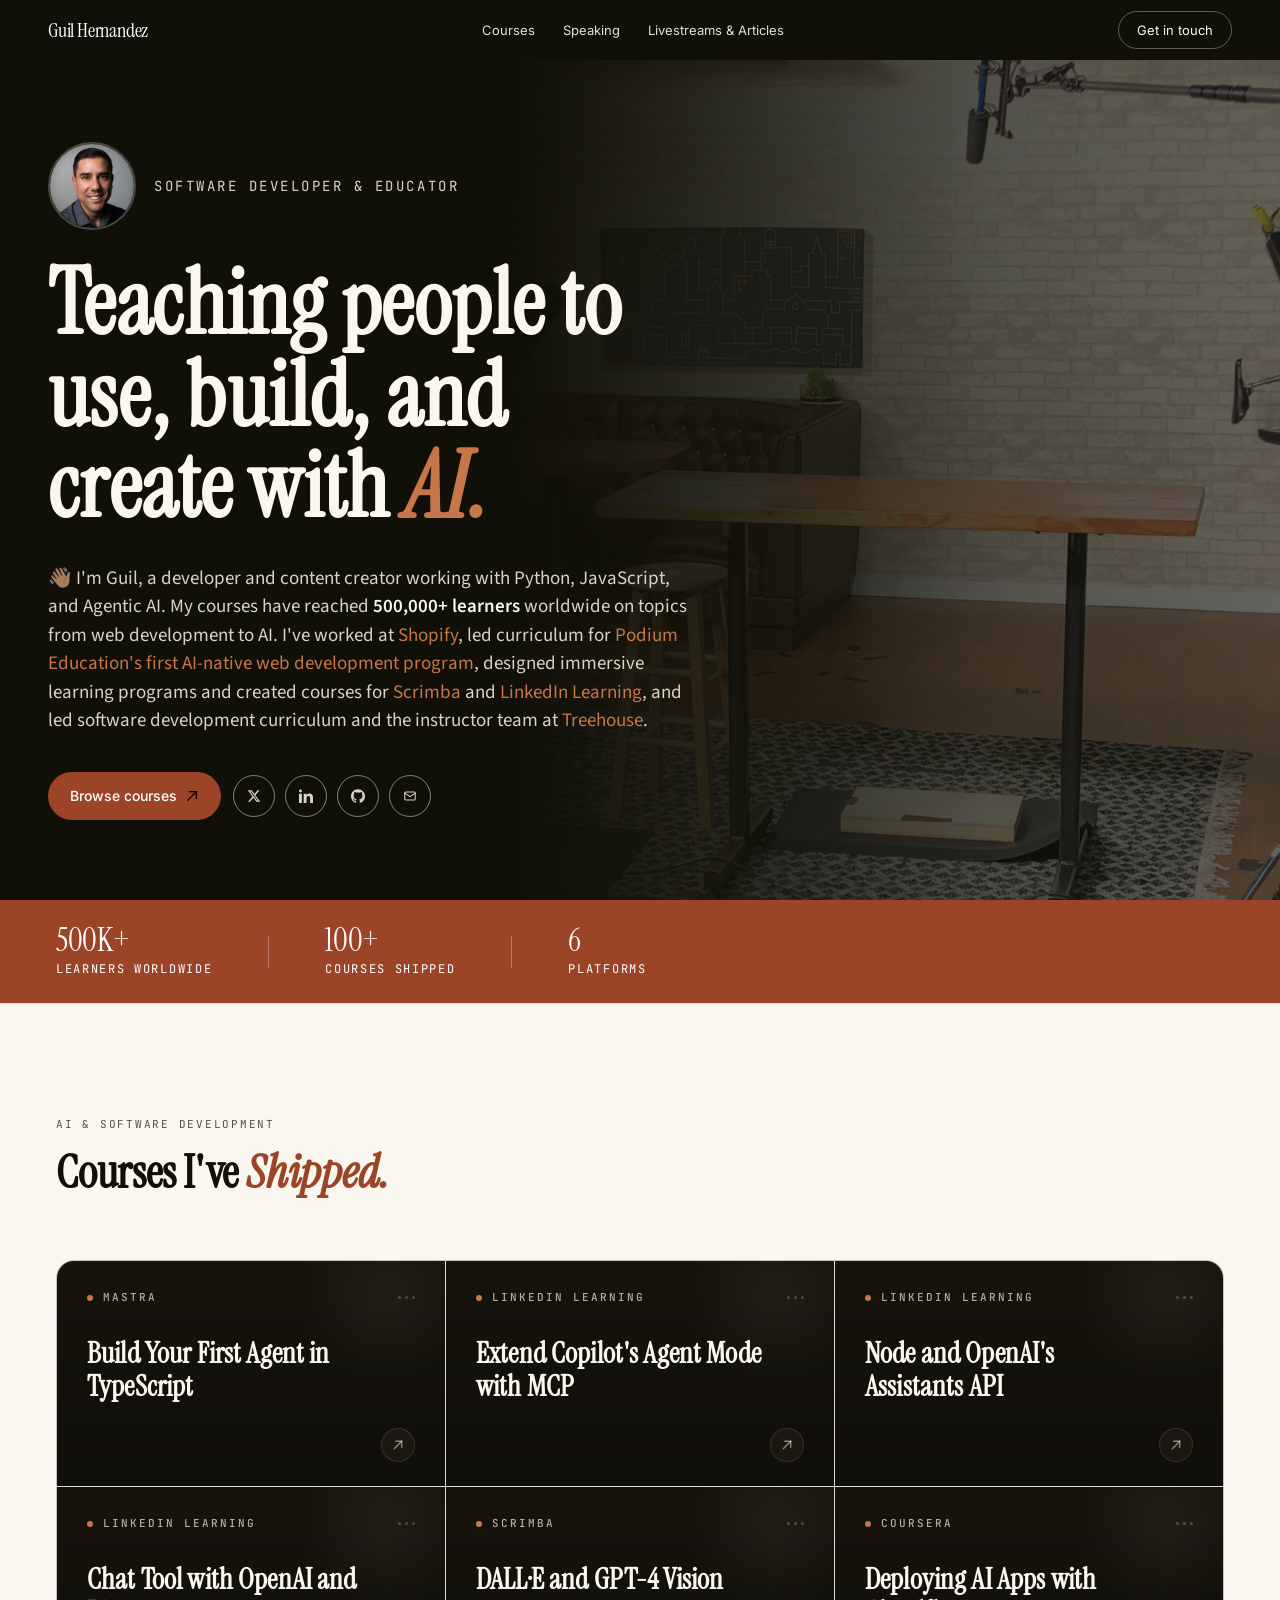
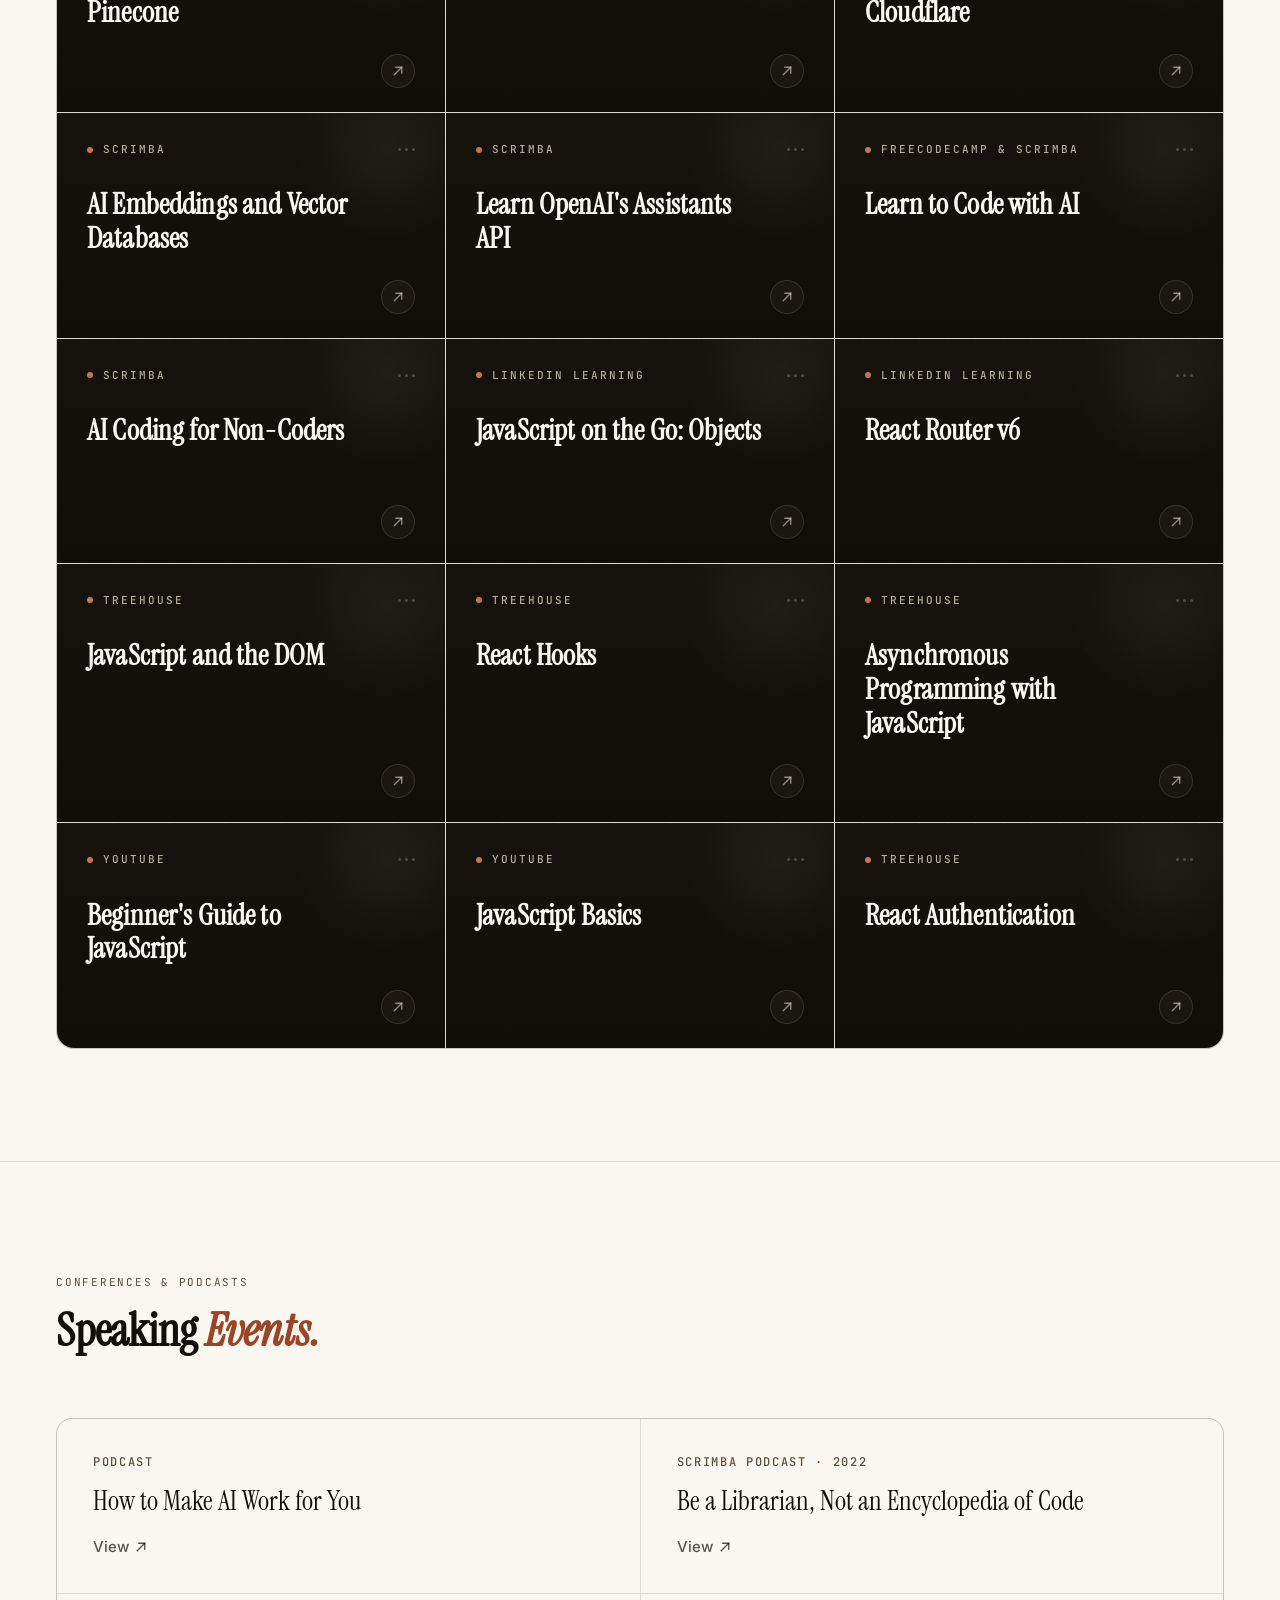
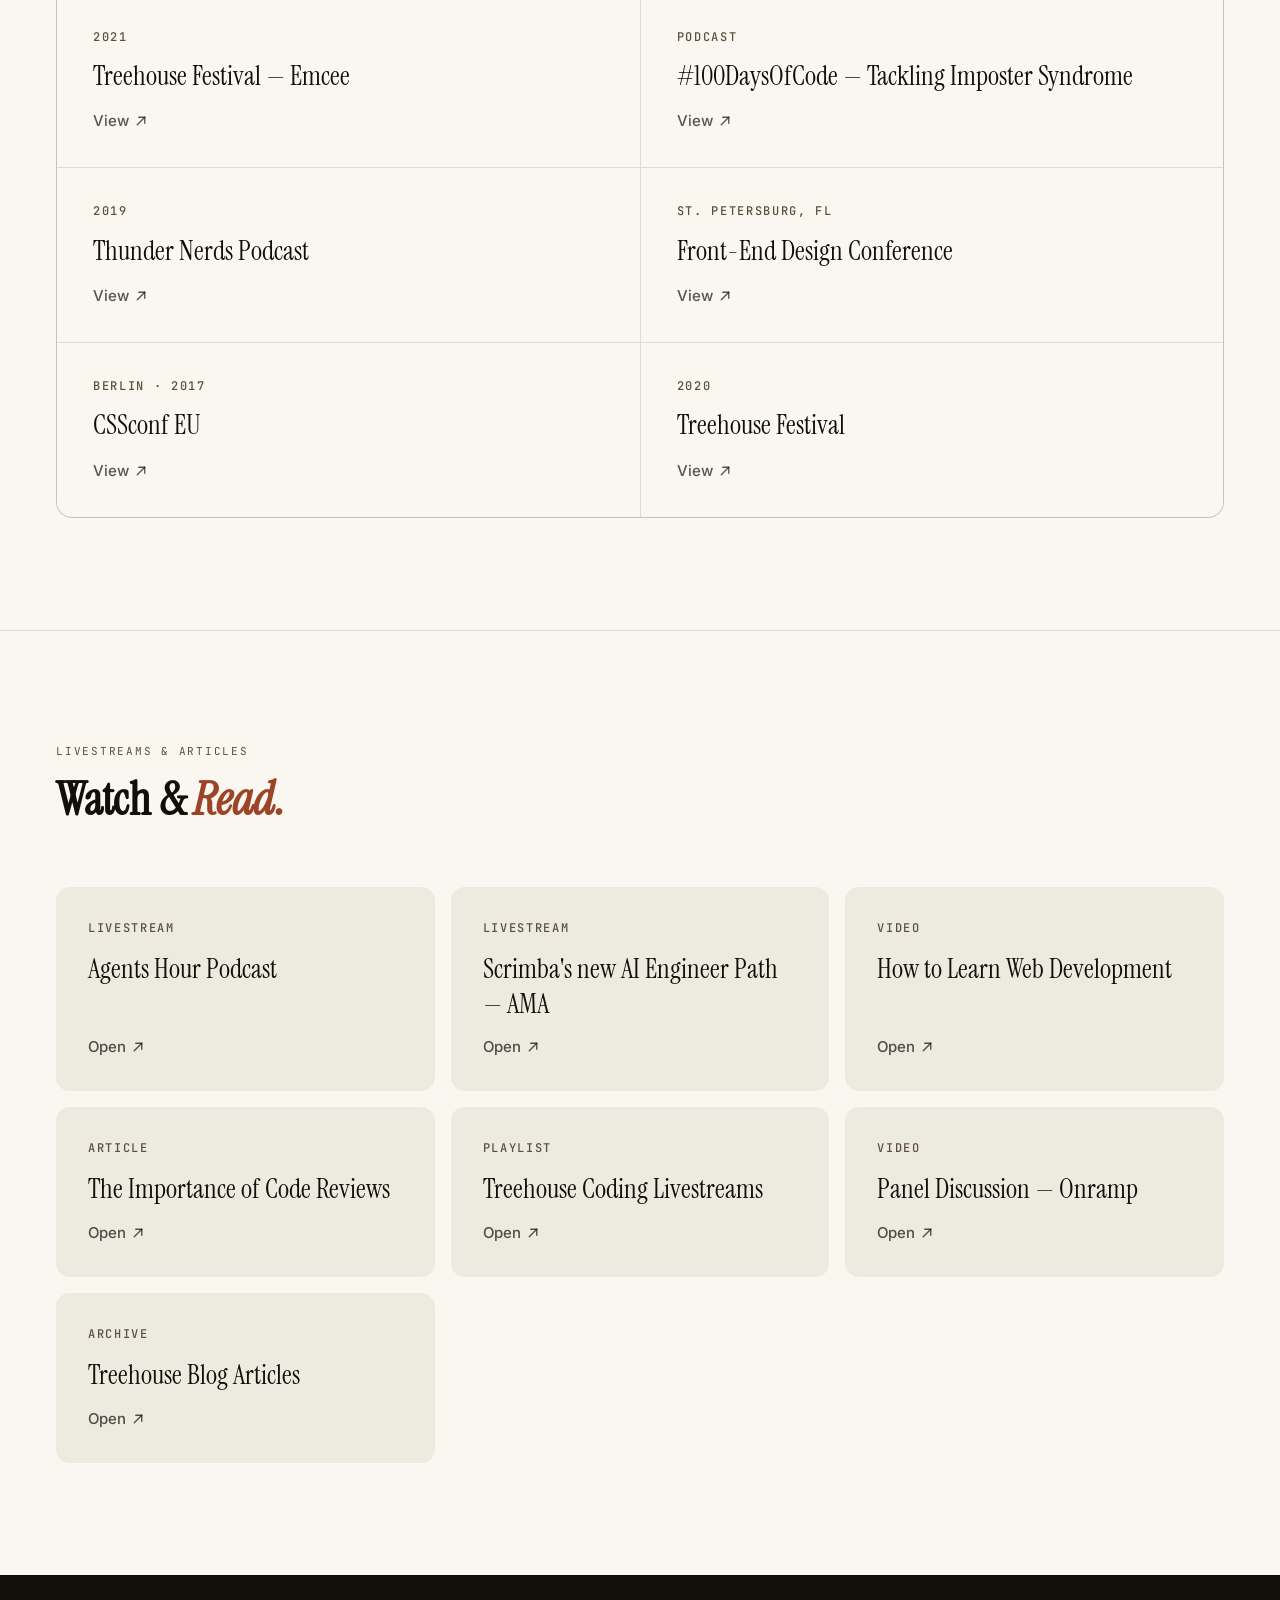
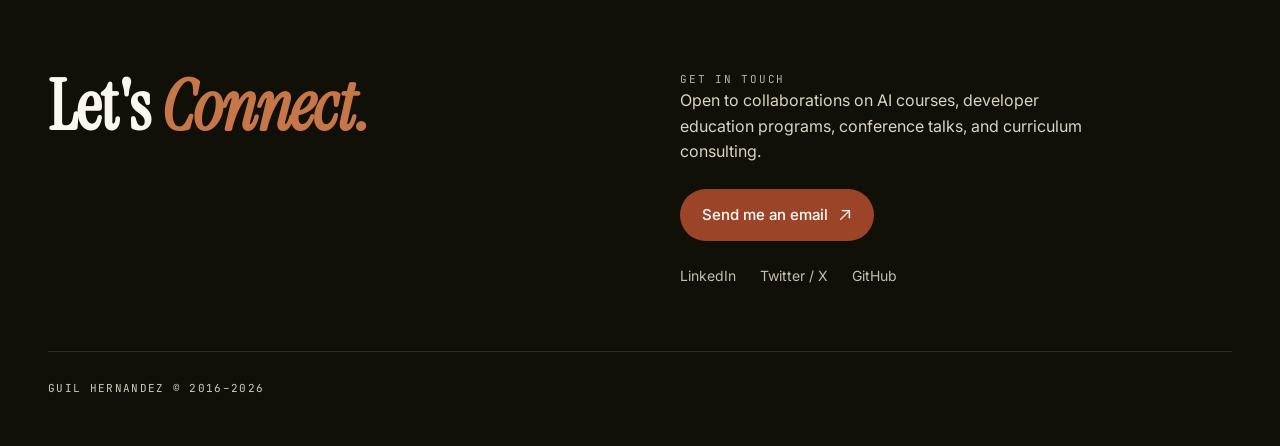
==== index.html @ adda5d45 "latest content" ====
<!doctype html>
<html lang="en">
<head>
  <meta charset="utf-8" />
  <meta name="viewport" content="width=device-width, initial-scale=1" />
  <title>Guil Hernandez — Software Developer & Educator</title>
  <link rel="icon" type="image/jpeg" href="assets/guil.jpg" />
  <link rel="apple-touch-icon" href="assets/guil.jpg" />
  <link rel="preconnect" href="https://fonts.googleapis.com" />
  <link rel="preconnect" href="https://fonts.gstatic.com" crossorigin />
  <link href="https://fonts.googleapis.com/css2?family=Instrument+Serif:ital@0;1&family=Inter:wght@300;400;500;600;700&family=JetBrains+Mono:wght@400;500&family=Source+Sans+3:wght@400;500;600&display=swap" rel="stylesheet" />
  <link rel="stylesheet" href="style.css" />
  <!-- Google Analytics -->
  <script async src="https://www.googletagmanager.com/gtag/js?id=G-Z2BVVNG3G6"></script>
  <script>
    window.dataLayer = window.dataLayer || [];
    function gtag(){dataLayer.push(arguments);}
    gtag('js', new Date());
    gtag('config', 'G-Z2BVVNG3G6');
  </script>
</head>
<body>

  <!-- NAV -->
  <nav>
    <span class="nav-name">Guil Hernandez</span>
    <div class="nav-links">
      <a href="#courses">Courses</a>
      <a href="#speaking">Speaking</a>
      <a href="#writing">Livestreams & Articles</a>
    </div>
    <a href="#contact" class="nav-cta">Get in touch</a>
  </nav>

  <!-- HERO -->
  <div class="hero">
    <img class="hero-bg" src="assets/banner-bg.jpg" alt="" width="1920" height="1080" decoding="async" />
    <div class="hero-left">
      <div class="hero-kicker">
        <div class="hero-avatar"><img src="assets/guil.jpg" alt="Guil Hernandez" /></div>
        <div class="hero-eyebrow">Software Developer &amp; Educator</div>
      </div>
      <h1 class="hero-title">Teaching people to use, build, and create with <em>AI.</em></h1>
      <p class="hero-bio">
        👋🏽 I'm Guil, a developer and content creator working with Python, JavaScript, and Agentic AI. My courses have reached <strong style="color: var(--cream);">500,000+ learners</strong> worldwide on topics from web development to AI. I've worked at <a href="https://www.shopify.com/" target="_blank">Shopify</a>, led curriculum for <a href="https://www.podium.fas.harvard.edu/coding-for-web" target="_blank">Podium Education's first AI-native web development program</a>, designed immersive learning programs and created courses for <a href="https://scrimba.com/" target="_blank">Scrimba</a> and <a href="https://www.linkedin.com/learning/" target="_blank">LinkedIn Learning</a>, and led software development curriculum and the instructor team at <a href="https://teamtreehouse.com/" target="_blank">Treehouse</a>.
      </p>
      <div class="hero-actions">
        <a href="#courses" class="btn-primary">Browse courses <span class="arrow-icon"></span></a>
        <div class="hero-socials">
          <a href="https://twitter.com/guilh" target="_blank" class="social-link" title="Twitter / X">
            <svg width="14" height="14" viewBox="0 0 24 24" fill="currentColor"><path d="M18.244 2.25h3.308l-7.227 8.26 8.502 11.24H16.17l-5.214-6.817L4.99 21.75H1.68l7.73-8.835L1.254 2.25H8.08l4.713 6.231zm-1.161 17.52h1.833L7.084 4.126H5.117z"/></svg>
          </a>
          <a href="https://www.linkedin.com/in/guiljh/" target="_blank" class="social-link" title="LinkedIn">
            <svg width="14" height="14" viewBox="0 0 24 24" fill="currentColor"><path d="M4.98 3.5C4.98 4.88 3.87 6 2.5 6S.02 4.88.02 3.5 1.13 1 2.5 1s2.48 1.12 2.48 2.5zM5 8H0v16h5V8zm7.982 0H8.014v16h4.969v-8.399c0-4.67 6.02-5.052 6.02 0V24H24V13.869c0-7.88-8.922-7.593-11.018-3.714V8z"/></svg>
          </a>
          <a href="https://github.com/Guilh" target="_blank" class="social-link" title="GitHub">
            <svg width="14" height="14" viewBox="0 0 24 24" fill="currentColor"><path d="M12 .3C5.4.3 0 5.7 0 12.3c0 5.3 3.4 9.8 8.2 11.4.6.1.8-.3.8-.6v-2.1c-3.3.7-4-1.6-4-1.6-.6-1.4-1.4-1.8-1.4-1.8-1.1-.7.1-.7.1-.7 1.2.1 1.9 1.3 1.9 1.3 1.1 1.9 2.9 1.3 3.6 1 .1-.8.4-1.3.8-1.6-2.7-.3-5.5-1.3-5.5-6 0-1.3.5-2.4 1.2-3.3-.1-.3-.5-1.5.1-3.2 0 0 1-.3 3.3 1.3.9-.3 2-.4 3-.4s2 .1 3 .4c2.3-1.6 3.3-1.3 3.3-1.3.6 1.7.2 2.9.1 3.2.8.9 1.2 2 1.2 3.3 0 4.7-2.8 5.7-5.5 6 .4.4.8 1.1.8 2.2v3.3c0 .3.2.7.8.6 4.8-1.6 8.2-6.1 8.2-11.4C24 5.7 18.6.3 12 .3z"/></svg>
          </a>
          <a href="mailto:guiljhernandez@gmail.com" class="social-link" title="Email">
            <svg width="14" height="14" viewBox="0 0 24 24" fill="none" stroke="currentColor" stroke-width="1.8"><rect x="3" y="5" width="18" height="14" rx="2"/><path d="m3 7 9 6 9-6"/></svg>
          </a>
        </div>
      </div>
    </div>
  </div>

  <!-- STATS STRIP -->
  <div class="strip">
    <div class="strip-stat">
      <span class="n">500K+</span>
      <span>Learners worldwide</span>
    </div>
    <div class="strip-divider"></div>
    <div class="strip-stat">
      <span class="n">100+</span>
      <span>Courses shipped</span>
    </div>
    <div class="strip-divider"></div>
    <div class="strip-stat">
      <span class="n">6</span>
      <span>Platforms</span>
    </div>
  </div>

  <!-- COURSES -->
  <section id="courses">
    <div class="section-head">
      <div>
        <div class="section-label">AI &amp; Software Development</div>
        <h2 class="section-title section-title-wide">Courses I've <em>Shipped.</em></h2>
      </div>
    </div>
    <div class="course-grid" id="course-grid"></div>
  </section>

  <!-- SPEAKING -->
  <section id="speaking">
    <div class="section-head">
      <div>
        <div class="section-label">Conferences &amp; Podcasts</div>
        <h2 class="section-title">Speaking <em>Events.</em></h2>
      </div>
    </div>
    <div class="speaking-grid" id="speaking-grid"></div>
  </section>

  <!-- WRITING -->
  <section id="writing">
    <div class="section-head">
      <div>
        <div class="section-label">Livestreams &amp; Articles</div>
        <h2 class="section-title">Watch &amp; <em>Read.</em></h2>
      </div>
    </div>
    <div class="writing-grid" id="writing-grid"></div>
  </section>

  <!-- FOOTER -->
  <footer id="contact">
    <div class="footer-top">
      <h2 class="footer-big">Let's <em>Connect.</em></h2>
      <div class="footer-body">
        <div>
          <div class="footer-label">Get in touch</div>
          <p>Open to collaborations on AI courses, developer education programs, conference talks, and curriculum consulting.</p>
        </div>
        <a href="mailto:guiljhernandez@gmail.com" class="footer-email">
          Send me an email <span class="arrow-icon" style="filter:invert(1)"></span>
        </a>
        <div class="footer-links">
          <a href="https://www.linkedin.com/in/guiljh/" target="_blank">LinkedIn</a>
          <a href="https://twitter.com/guilh" target="_blank">Twitter / X</a>
          <a href="https://github.com/Guilh" target="_blank">GitHub</a>
        </div>
      </div>
    </div>
    <div class="footer-base">
      <span>Guil Hernandez © 2016–2026</span>

    </div>
  </footer>

  <!-- TWEAKS PANEL -->
  <div id="tweaks-panel">
    <div class="tw-head">Tweaks <span class="tw-dot"></span></div>
    <div class="tw-row">
      <span class="tw-label">Accent color</span>
      <div class="tw-swatches">
        <button class="tw-swatch active" data-accent="terracotta" style="background:#C84B2F" title="Terracotta"></button>
        <button class="tw-swatch" data-accent="blue" style="background:#2A5C8F" title="Blue"></button>
        <button class="tw-swatch" data-accent="olive" style="background:#5A7A3A" title="Olive"></button>
        <button class="tw-swatch" data-accent="plum" style="background:#7A3060" title="Plum"></button>
        <button class="tw-swatch" data-accent="teal" style="background:#206060" title="Teal"></button>
      </div>
    </div>
    <div class="tw-row">
      <span class="tw-label">Background</span>
      <div class="tw-chips">
        <button class="tw-chip active" data-bg="cream">Cream</button>
        <button class="tw-chip" data-bg="paper">Paper</button>
        <button class="tw-chip" data-bg="white">White</button>
      </div>
    </div>
    <div class="tw-row">
      <span class="tw-label">Display font</span>
      <div class="tw-chips">
        <button class="tw-chip active" data-font="instrument">Serif</button>
        <button class="tw-chip" data-font="inter">Sans</button>
      </div>
    </div>
  </div>

    <script src="script.js"></script>
</body>
</html>
---- style.css ----
:root {
      --ink: #111008;
      --cream: #FAF7F0;
      --accent: #9C4428;
      --accent-light: #C7764A;
      --warm: #D89A3C;
      --surface: #EDEAE0;
      --muted: #5C4F3E;
      --line: rgba(17,16,8,0.12);
    }
    *, *::before, *::after { box-sizing: border-box; }
    html { scroll-behavior: smooth; }
    body {
      margin: 0; padding: 0;
      background: var(--cream);
      color: var(--ink);
      font-family: 'Inter', sans-serif;
      font-size: 16px;
      line-height: 1.6;
      -webkit-font-smoothing: antialiased;
    }
    a { color: inherit; text-decoration: none; }
    ::selection { background: var(--accent); color: #fff; }

    /* ── NAV ── */
    nav {
      position: sticky; top: 0; z-index: 50;
      display: flex; align-items: center; justify-content: space-between;
      padding: 0 48px;
      height: 60px;
      background: var(--ink);
      color: var(--cream);
    }
    .nav-name {
      font-family: 'Instrument Serif', serif;
      font-size: 20px;
      letter-spacing: -0.01em;
      color: #fff;
    }
    .nav-links { display: flex; gap: 28px; font-size: 13px; opacity: 0.9; }
    .nav-links a { transition: opacity .2s; }
    .nav-links a:hover { opacity: 1; }
    .nav-cta {
      padding: 8px 18px;
      border: 1px solid rgba(240,233,216,0.35);
      border-radius: 999px;
      font-size: 13px;
      transition: background .2s, color .2s;
      color: var(--cream);
    }
    .nav-cta:hover { background: var(--cream); color: var(--ink); }

    /* ── HERO ── */
    .hero {
      min-height: calc(100vh - 60px);
      background: var(--ink);
      color: var(--cream);
      padding: 80px 48px 80px;
      display: flex;
      flex-direction: column;
      justify-content: flex-end;
      position: relative;
      overflow: hidden;
    }
    .hero::before {
      content: '';
      position: absolute;
      inset: 0;
      z-index: 1;
      background: linear-gradient(
        to right,
        rgba(17,16,8,1) 40%,
        rgba(17,16,8,0.88) 58%,
        rgba(17,16,8,0.72) 78%,
        rgba(17,16,8,0.65) 100%
      );
      pointer-events: none;
    }
    .hero-bg {
      position: absolute;
      top: 0; right: 0; bottom: 0;
      left: 8%;
      z-index: 0;
      width: 92%;
      height: 100%;
      object-fit: cover;
      object-position: left center;
      pointer-events: none;
    }
    .hero-left {
      position: relative;
      z-index: 2;
      display: flex;
      flex-direction: column;
      max-width: 1180px;
      width: 100%;
    }
    .hero-kicker {
      display: flex;
      align-items: center;
      gap: 18px;
      margin-bottom: 28px;
    }
    .hero-avatar {
      width: 88px; height: 88px; border-radius: 50%;
      overflow: hidden;
      border: 2px solid rgba(240,233,216,0.25);
      flex: 0 0 auto;
    }
    .hero-avatar img {
      width: 100%; height: 100%;
      object-fit: cover; object-position: center 18%;
    }
    .hero-right-col {
      display: flex;
      flex-direction: column;
      gap: 12px;
      padding-bottom: 8px;
      border-left: 1px solid rgba(240,233,216,0.12);
      padding-left: 32px;
    }
    .hero-right-col .stat-item .n {
      font-family: 'Cormorant Garamond', serif;
      font-size: 48px;
      line-height: 1;
      letter-spacing: -0.01em;
      font-style: italic;
      color: var(--cream);
    }
    .hero-right-col .stat-item .l {
      font-family: 'JetBrains Mono', monospace;
      font-size: 10px;
      text-transform: uppercase;
      letter-spacing: 0.14em;
      color: rgba(240,233,216,0.4);
      margin-top: 2px;
    }
    .hero-eyebrow {
      font-family: 'JetBrains Mono', monospace;
      font-size: 14px;
      text-transform: uppercase;
      letter-spacing: 0.18em;
      line-height: 1.4;
      color: rgba(240,233,216,0.9);
      min-width: 0;
    }
    .hero-title {
      font-family: 'Instrument Serif', serif;
      font-size: clamp(64px, 7vw, 112px);
      line-height: 1.02;
      letter-spacing: 0.005em;
      margin: 0 0 32px;
      max-width: 14ch;
    }
    .hero-title em { font-style: italic; color: var(--accent-light); }
    .hero-bio {
      font-family: 'Source Sans 3', sans-serif;
      font-size: 19px;
      line-height: 1.5;
      font-weight: 400;
      color: rgba(240,233,216,0.9);
      max-width: min(72ch, 100%);
      margin: 0 0 36px;
    }
    .hero-bio strong { font-weight: 600; }
    .hero-bio a {
      color: var(--accent-light);
      text-decoration: none;
      transition: color .2s;
    }
    .hero-bio a:hover { color: #fff; }
    .hero-actions { display: flex; gap: 12px; flex-wrap: wrap; align-items: center; }
    .btn-primary {
      display: inline-flex; align-items: center; gap: 8px;
      padding: 13px 22px; border-radius: 999px;
      background: var(--accent); color: #fff;
      font-size: 14px; font-weight: 500;
      transition: transform .2s, box-shadow .2s;
    }
    .btn-primary:hover { transform: translateY(-2px); box-shadow: 0 10px 24px -8px rgba(200,75,47,.6); }
    .hero-socials { display: flex; gap: 10px; }
    .social-link {
      width: 42px; height: 42px; border-radius: 50%;
      border: 1px solid rgba(240,233,216,0.5);
      display: grid; place-items: center;
      font-size: 13px; color: rgba(240,233,216,0.9);
      transition: all .2s;
    }
    .social-link:hover { border-color: var(--cream); color: var(--cream); transform: translateY(-2px); }

    /* Hero photo — floating portrait, top-right */
    .hero-right {
      position: absolute;
      top: 40px; right: 56px;
      width: 320px;
      height: 400px;
      border-radius: 180px;
      overflow: hidden;
      background: #1a160f;
      box-shadow: 0 24px 60px -16px rgba(0,0,0,0.7);
    }
    .hero-right img {
      width: 100%; height: 100%;
      object-fit: cover;
      object-position: center 15%;
      filter: saturate(0.9) contrast(1.04);
      transition: transform 1.2s cubic-bezier(0.2,0.8,0.2,1);
    }
    .hero-right:hover img { transform: scale(1.04); }
    .hero-right-overlay {
      position: absolute; inset: 0;
      background: linear-gradient(to bottom, transparent 60%, rgba(17,16,8,0.5));
      pointer-events: none;
    }
    .hero-right-label {
      position: absolute; bottom: 14px; left: 0; right: 0;
      font-family: 'JetBrains Mono', monospace;
      font-size: 10px; text-transform: uppercase;
      letter-spacing: 0.12em;
      color: rgba(240,233,216,0.55);
      text-align: center;
    }

    /* ── INTRO STRIP ── */
    .strip {
      background: var(--accent);
      color: #fff;
      padding: 24px 56px;
      display: flex; align-items: center; gap: 56px;
      font-family: 'JetBrains Mono', monospace;
      font-size: 12px;
      text-transform: uppercase;
      letter-spacing: 0.14em;
    }
    .strip-stat { display: flex; flex-direction: column; gap: 4px; }
    .strip-stat .n { font-family: 'Instrument Serif', serif; font-size: 32px; line-height: 1; letter-spacing: -0.01em; }
    .strip-divider { width: 1px; height: 32px; background: rgba(255,255,255,0.3); flex-shrink: 0; }

    /* ── SECTIONS ── */
    section {
      padding: 112px 56px;
      border-top: 1px solid var(--line);
    }
    .section-head {
      display: flex; justify-content: space-between; align-items: flex-end;
      margin-bottom: 64px;
    }
    .section-label {
      font-family: 'JetBrains Mono', monospace;
      font-size: 11px; text-transform: uppercase;
      letter-spacing: 0.16em; color: var(--muted);
      margin-bottom: 14px;
    }
    .section-title {
      font-family: 'Instrument Serif', serif;
      font-size: clamp(36px, 3.6vw, 56px);
      line-height: 1.05;
      letter-spacing: -0.005em;
      margin: 0; max-width: 14ch;
    }
    .section-title-wide { max-width: none; }
    .section-title em { font-style: italic; color: var(--accent); }
    .all-link {
      font-size: 13px; color: var(--muted);
      display: inline-flex; align-items: center; gap: 6px;
      padding-bottom: 4px;
      border-bottom: 1px solid var(--line);
      transition: color .2s, border-color .2s;
    }
    .all-link:hover { color: var(--accent); border-color: var(--accent); }

    /* ── COURSE GRID ── */
    .course-grid {
      display: grid;
      grid-template-columns: repeat(3, 1fr);
      gap: 1px;
      background: var(--line);
      border: 1px solid var(--line);
      border-radius: 18px;
      overflow: hidden;
    }
    .course-card {
      --mx: 50%;
      --my: 50%;
      position: relative;
      isolation: isolate;
      background:
        radial-gradient(circle at 85% 16%, rgba(240,233,216,0.055), transparent 24%),
        linear-gradient(135deg, rgba(240,233,216,0.035) 0 1px, transparent 1px) 0 0 / 28px 28px,
        linear-gradient(180deg, #15130c 0%, #100e08 100%);
      color: var(--cream);
      padding: 28px 30px 24px;
      display: flex; flex-direction: column;
      cursor: pointer;
      text-decoration: none;
      min-height: 224px;
      overflow: hidden;
      transition: background .4s ease, transform .35s cubic-bezier(0.2,0.8,0.2,1);
    }
    .course-card:hover { transform: translateY(-2px); }
    /* Cursor-tracking radial glow */
    .course-card::before {
      content: '';
      position: absolute; inset: 0;
      z-index: 0;
      background: radial-gradient(
        460px circle at var(--mx) var(--my),
        rgba(216,154,60,0.18),
        rgba(199,118,74,0.06) 28%,
        transparent 60%
      );
      opacity: 0;
      transition: opacity .4s ease;
      pointer-events: none;
    }
    .course-card:hover::before { opacity: 1; }
    /* Top accent line — draws in from center on hover */
    .course-card::after {
      content: '';
      position: absolute; top: 0; left: 0; right: 0;
      z-index: 1;
      height: 1px;
      background: linear-gradient(90deg,
        transparent,
        var(--accent-light) 22%,
        var(--accent-light) 78%,
        transparent
      );
      transform: scaleX(0);
      transform-origin: center;
      transition: transform .55s cubic-bezier(0.4,0,0.2,1);
      pointer-events: none;
    }
    .course-card:hover::after { transform: scaleX(1); }
    .course-card > * { position: relative; z-index: 2; }

    .course-card-top {
      display: flex; justify-content: space-between; align-items: center;
      gap: 20px;
      margin-bottom: 30px;
    }
    .course-platform {
      font-family: 'JetBrains Mono', monospace;
      font-size: 11px; text-transform: uppercase;
      letter-spacing: 0.18em;
      color: rgba(240,233,216,0.72);
      font-weight: 500;
      display: inline-flex; align-items: center; gap: 10px;
    }
    .course-dot {
      width: 6px; height: 6px; border-radius: 50%;
      background: var(--accent-light);
      flex-shrink: 0;
      box-shadow: 0 0 0 0 rgba(199,118,74,0.45);
      transition: box-shadow .3s ease;
    }
    .course-card:hover .course-dot {
      animation: course-dot-pulse 1.8s cubic-bezier(0.4,0,0.6,1) infinite;
    }
    @keyframes course-dot-pulse {
      0%   { box-shadow: 0 0 0 0 rgba(199,118,74,0.5); }
      60%  { box-shadow: 0 0 0 8px rgba(199,118,74,0); }
      100% { box-shadow: 0 0 0 0 rgba(199,118,74,0); }
    }
    .course-signal {
      width: 24px; height: 12px;
      display: flex; align-items: center; justify-content: flex-end; gap: 4px;
      color: rgba(240,233,216,0.24);
      transition: color .3s ease;
    }
    .course-signal span {
      width: 3px; height: 3px; border-radius: 50%;
      background: currentColor;
      transition: transform .35s cubic-bezier(0.2,0.8,0.2,1), background .3s ease;
    }
    .course-card:hover .course-signal {
      color: rgba(240,233,216,0.46);
    }
    .course-card:hover .course-signal span:nth-child(1) { transform: translateY(3px); }
    .course-card:hover .course-signal span:nth-child(2) { transform: translateY(-3px); }
    .course-card:hover .course-signal span:nth-child(3) { transform: translateY(1px); }

    .course-title {
      font-family: 'Instrument Serif', serif;
      font-size: 29px; line-height: 1.16;
      letter-spacing: 0.005em;
      margin: 0;
      color: var(--cream);
      max-width: 22ch;
    }

    .course-card-bottom {
      margin-top: auto;
      padding-top: 24px;
      display: flex; justify-content: flex-end;
    }
    .course-card-arrow {
      width: 34px; height: 34px;
      border: 1px solid rgba(240,233,216,0.12);
      border-radius: 50%;
      background: rgba(240,233,216,0.035);
      display: grid; place-items: center;
      color: rgba(240,233,216,0.55);
      flex-shrink: 0;
      transition: color .25s ease, transform .35s cubic-bezier(0.2,0.8,0.2,1), border-color .25s ease, background .25s ease;
    }
    .course-card:hover .course-card-arrow {
      color: var(--accent-light);
      border-color: rgba(199,118,74,0.38);
      background: rgba(199,118,74,0.1);
      transform: translate(3px, -3px);
    }

    @media (prefers-reduced-motion: reduce) {
      .course-card:hover .course-dot { animation: none; }
      .course-card::before,
      .course-card::after,
      .course-card-arrow,
      .course-signal,
      .course-signal span { transition: none; }
    }

    /* ── SPEAKING GRID ── */
    .speaking-grid {
      display: grid;
      grid-template-columns: repeat(2, 1fr);
      gap: 1px;
      background: var(--line);
      border: 1px solid var(--line);
      border-radius: 16px;
      overflow: hidden;
    }
    .speak-item {
      background: var(--cream);
      padding: 34px 36px;
      display: flex; flex-direction: column; gap: 12px;
      transition: background .2s;
      text-decoration: none;
      color: var(--ink);
    }
    .speak-item:hover { background: var(--surface); }
    .speak-venue {
      font-family: 'JetBrains Mono', monospace;
      font-size: 12px; text-transform: uppercase;
      letter-spacing: 0.14em; color: var(--muted);
      font-weight: 500;
    }
    .speak-title {
      font-family: 'Instrument Serif', serif;
      font-size: 27px; line-height: 1.28;
      letter-spacing: 0;
      color: var(--ink);
    }
    .speak-arrow {
      margin-top: 4px;
      font-size: 15px; font-weight: 500;
      color: rgba(17,16,8,0.7);
      display: inline-flex; align-items: center; gap: 6px;
      transition: color .2s, gap .2s;
    }
    .speak-item:hover .speak-arrow { color: var(--accent); gap: 10px; }

    /* ── WRITING GRID ── */
    .writing-grid {
      display: grid;
      grid-template-columns: repeat(3, 1fr);
      gap: 16px;
    }
    .writing-card {
      background: var(--surface);
      border-radius: 14px;
      padding: 32px;
      display: flex; flex-direction: column; gap: 14px;
      transition: background .2s, transform .3s;
      text-decoration: none; color: var(--ink);
    }
    .writing-card:hover { background: var(--ink); color: var(--cream); transform: translateY(-3px); }
    .writing-kind {
      font-family: 'JetBrains Mono', monospace;
      font-size: 12px; text-transform: uppercase;
      letter-spacing: 0.14em; color: var(--muted);
      font-weight: 500;
      transition: color .2s;
    }
    .writing-card:hover .writing-kind { color: rgba(240,233,216,0.85); }
    .writing-title {
      font-family: 'Instrument Serif', serif;
      font-size: 27px; line-height: 1.28;
      letter-spacing: 0; flex: 1;
      color: var(--ink);
    }
    .writing-card:hover .writing-title { color: var(--cream); }
    .writing-cta {
      font-size: 15px; font-weight: 500;
      color: rgba(17,16,8,0.72);
      display: flex; align-items: center; gap: 6px;
      transition: color .2s;
    }
    .writing-card:hover .writing-cta { color: rgba(240,233,216,0.85); }

    /* ── FOOTER ── */
    footer {
      background: var(--ink);
      color: var(--cream);
      padding: 96px 48px 48px;
    }
    .footer-top {
      display: grid;
      grid-template-columns: 1fr 1fr;
      gap: 80px;
      padding-bottom: 64px;
      border-bottom: 1px solid rgba(240,233,216,0.12);
    }
    .footer-big {
      font-family: 'Instrument Serif', serif;
      font-size: clamp(48px, 5.5vw, 80px);
      line-height: 1; letter-spacing: -0.015em;
      margin: 0;
    }
    .footer-big em { font-style: italic; color: var(--accent-light); }
    .footer-body { display: flex; flex-direction: column; justify-content: flex-end; gap: 24px; }
    .footer-label {
      font-family: 'JetBrains Mono', monospace;
      font-size: 11px; text-transform: uppercase;
      letter-spacing: 0.16em; color: rgba(240,233,216,0.75);
    }
    .footer-body p { margin: 0; color: rgba(240,233,216,0.9); font-size: 16px; line-height: 1.6; max-width: 42ch; }
    .footer-email {
      display: inline-flex; align-items: center; gap: 10px;
      padding: 14px 22px; border-radius: 999px;
      background: var(--accent); color: #fff;
      font-size: 15px; font-weight: 500;
      align-self: flex-start;
      transition: transform .2s, box-shadow .2s;
    }
    .footer-email:hover { transform: translateY(-2px); box-shadow: 0 10px 24px -8px rgba(200,75,47,.6); color: #fff; }
    .footer-links { display: flex; gap: 24px; }
    .footer-links a {
      font-size: 14px; color: rgba(240,233,216,0.8);
      transition: color .2s;
    }
    .footer-links a:hover { color: var(--cream); }
    .footer-base {
      display: flex; justify-content: space-between;
      padding-top: 28px;
      font-family: 'JetBrains Mono', monospace;
      font-size: 11px; text-transform: uppercase;
      letter-spacing: 0.12em;
      color: rgba(240,233,216,0.86);
    }

    /* Arrow SVG */
    .arrow-icon {
      display: inline-block;
      width: 14px; height: 14px;
      background-image: url("data:image/svg+xml;utf8,<svg xmlns='http://www.w3.org/2000/svg' viewBox='0 0 16 16' fill='none' stroke='currentColor' stroke-width='1.6' stroke-linecap='round'><path d='M3 13 L13 3'/><path d='M5 3 L13 3 L13 11'/></svg>");
      background-size: contain;
      background-repeat: no-repeat;
      flex-shrink: 0;
    }

    /* Tweaks panel */
    #tweaks-panel {
      display: none;
      position: fixed; right: 20px; bottom: 20px; z-index: 200;
      width: 280px; padding: 16px;
      background: rgba(17,16,8,0.96);
      backdrop-filter: blur(12px);
      border: 1px solid rgba(240,233,216,0.2);
      border-radius: 16px;
      color: var(--cream);
      font-family: 'JetBrains Mono', monospace;
      font-size: 11px;
    }
    #tweaks-panel.visible { display: block; }
    .tw-head { display: flex; justify-content: space-between; align-items: center; margin-bottom: 14px; padding-bottom: 12px; border-bottom: 1px solid rgba(240,233,216,0.12); text-transform: uppercase; letter-spacing: 0.14em; }
    .tw-dot { width: 8px; height: 8px; border-radius: 50%; background: var(--accent); }
    .tw-row + .tw-row { margin-top: 14px; }
    .tw-label { display: block; text-transform: uppercase; letter-spacing: 0.12em; color: rgba(240,233,216,0.45); margin-bottom: 8px; font-size: 10px; }
    .tw-chips { display: flex; flex-wrap: wrap; gap: 6px; }
    .tw-chip {
      padding: 6px 11px; border-radius: 999px;
      border: 1px solid rgba(240,233,216,0.2);
      font-size: 11px; cursor: pointer;
      color: rgba(240,233,216,0.6);
      transition: all .15s; text-transform: capitalize;
      background: none; font-family: inherit;
    }
    .tw-chip:hover { border-color: var(--accent); color: var(--cream); }
    .tw-chip.active { background: var(--cream); color: var(--ink); border-color: var(--cream); }
    .tw-swatches { display: flex; gap: 8px; }
    .tw-swatch {
      width: 26px; height: 26px; border-radius: 50%;
      border: 2px solid transparent;
      cursor: pointer; transition: transform .15s;
    }
    .tw-swatch:hover { transform: scale(1.1); }
    .tw-swatch.active { box-shadow: 0 0 0 2px var(--cream); }

    @media (max-width: 900px) {
      .hero { grid-template-columns: 1fr; padding-left: 24px; padding-right: 24px; }
      .hero-right { height: 45vw; }
      nav, section, footer { padding-left: 24px; padding-right: 24px; }
      .strip { padding: 20px 24px; gap: 28px; flex-wrap: wrap; }
      .course-grid { grid-template-columns: 1fr 1fr; }
      .speaking-grid { grid-template-columns: 1fr; }
      .writing-grid { grid-template-columns: 1fr 1fr; }
      .footer-top { grid-template-columns: 1fr; gap: 40px; }
    }
    @media (max-width: 600px) {
      .nav-links { display: none; }
      .hero-kicker { gap: 14px; }
      .hero-avatar { width: 72px; height: 72px; }
      .course-grid, .writing-grid { grid-template-columns: 1fr; }
    }
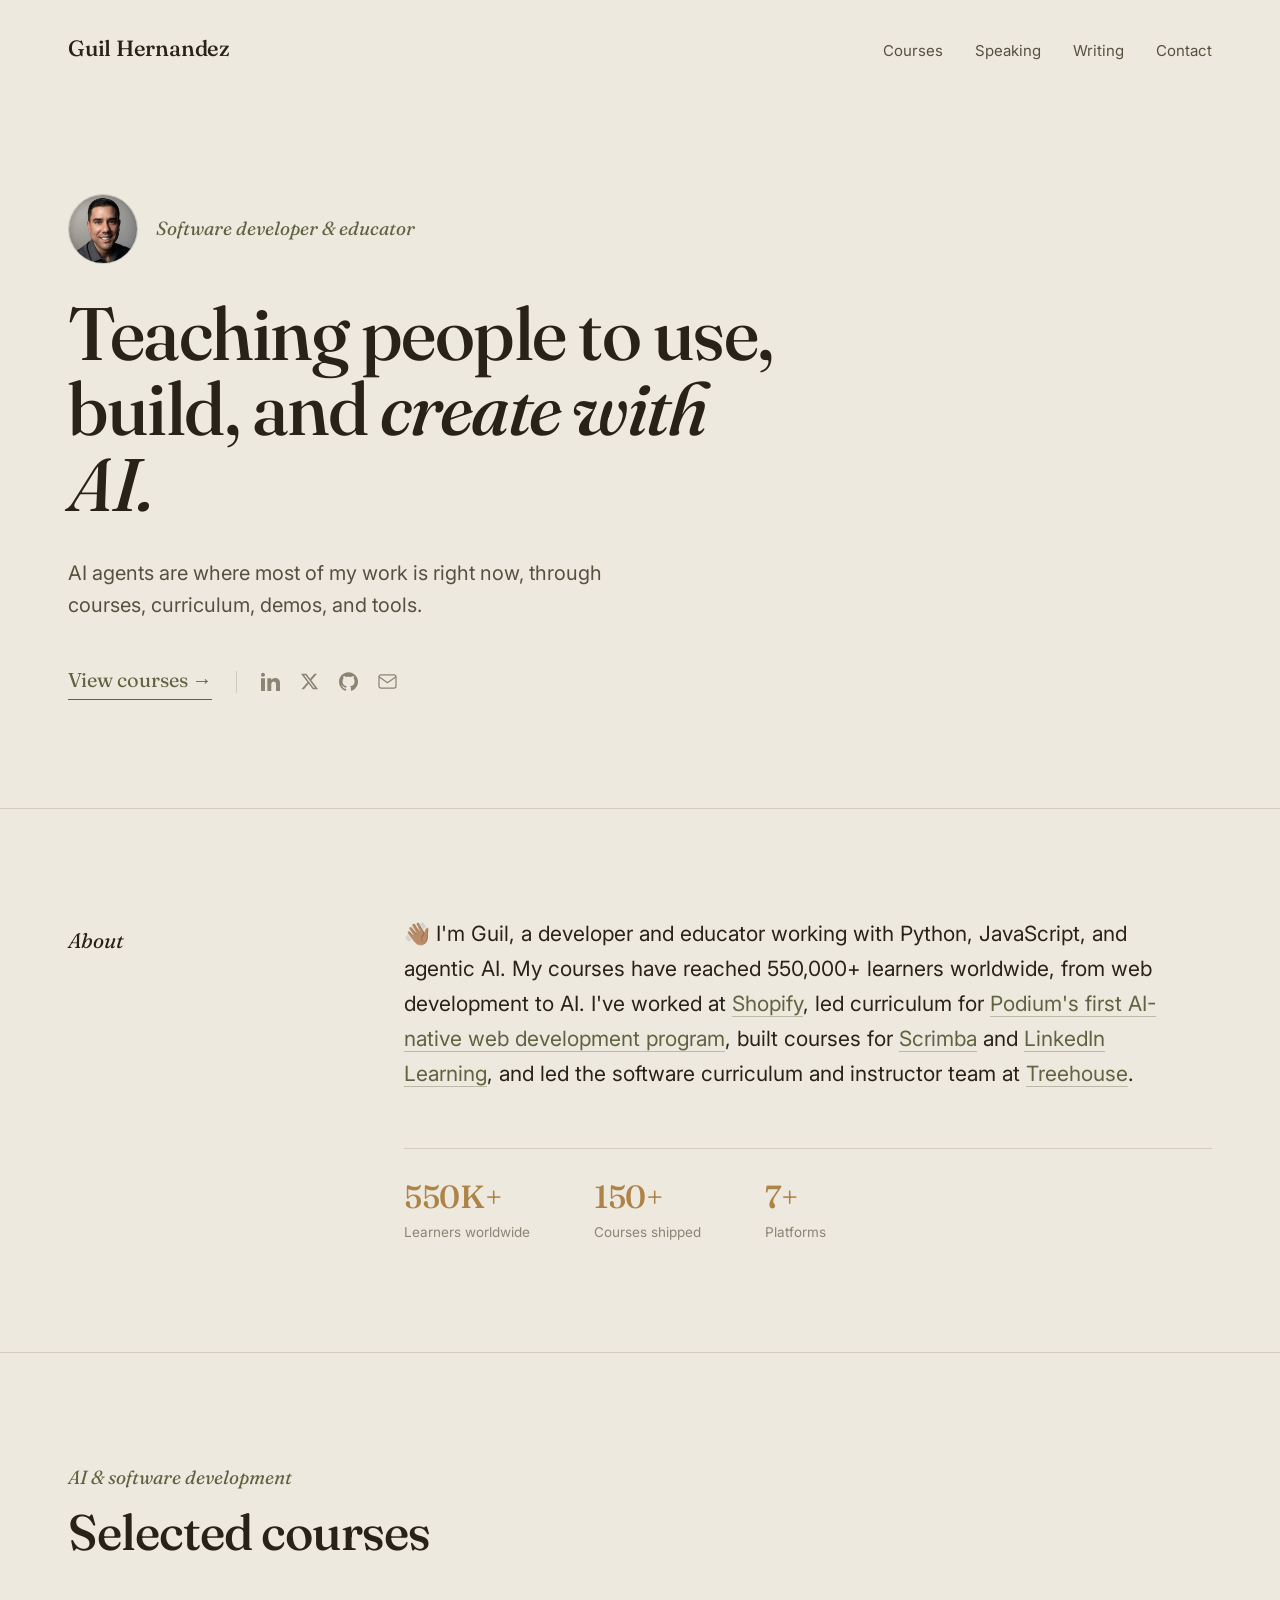
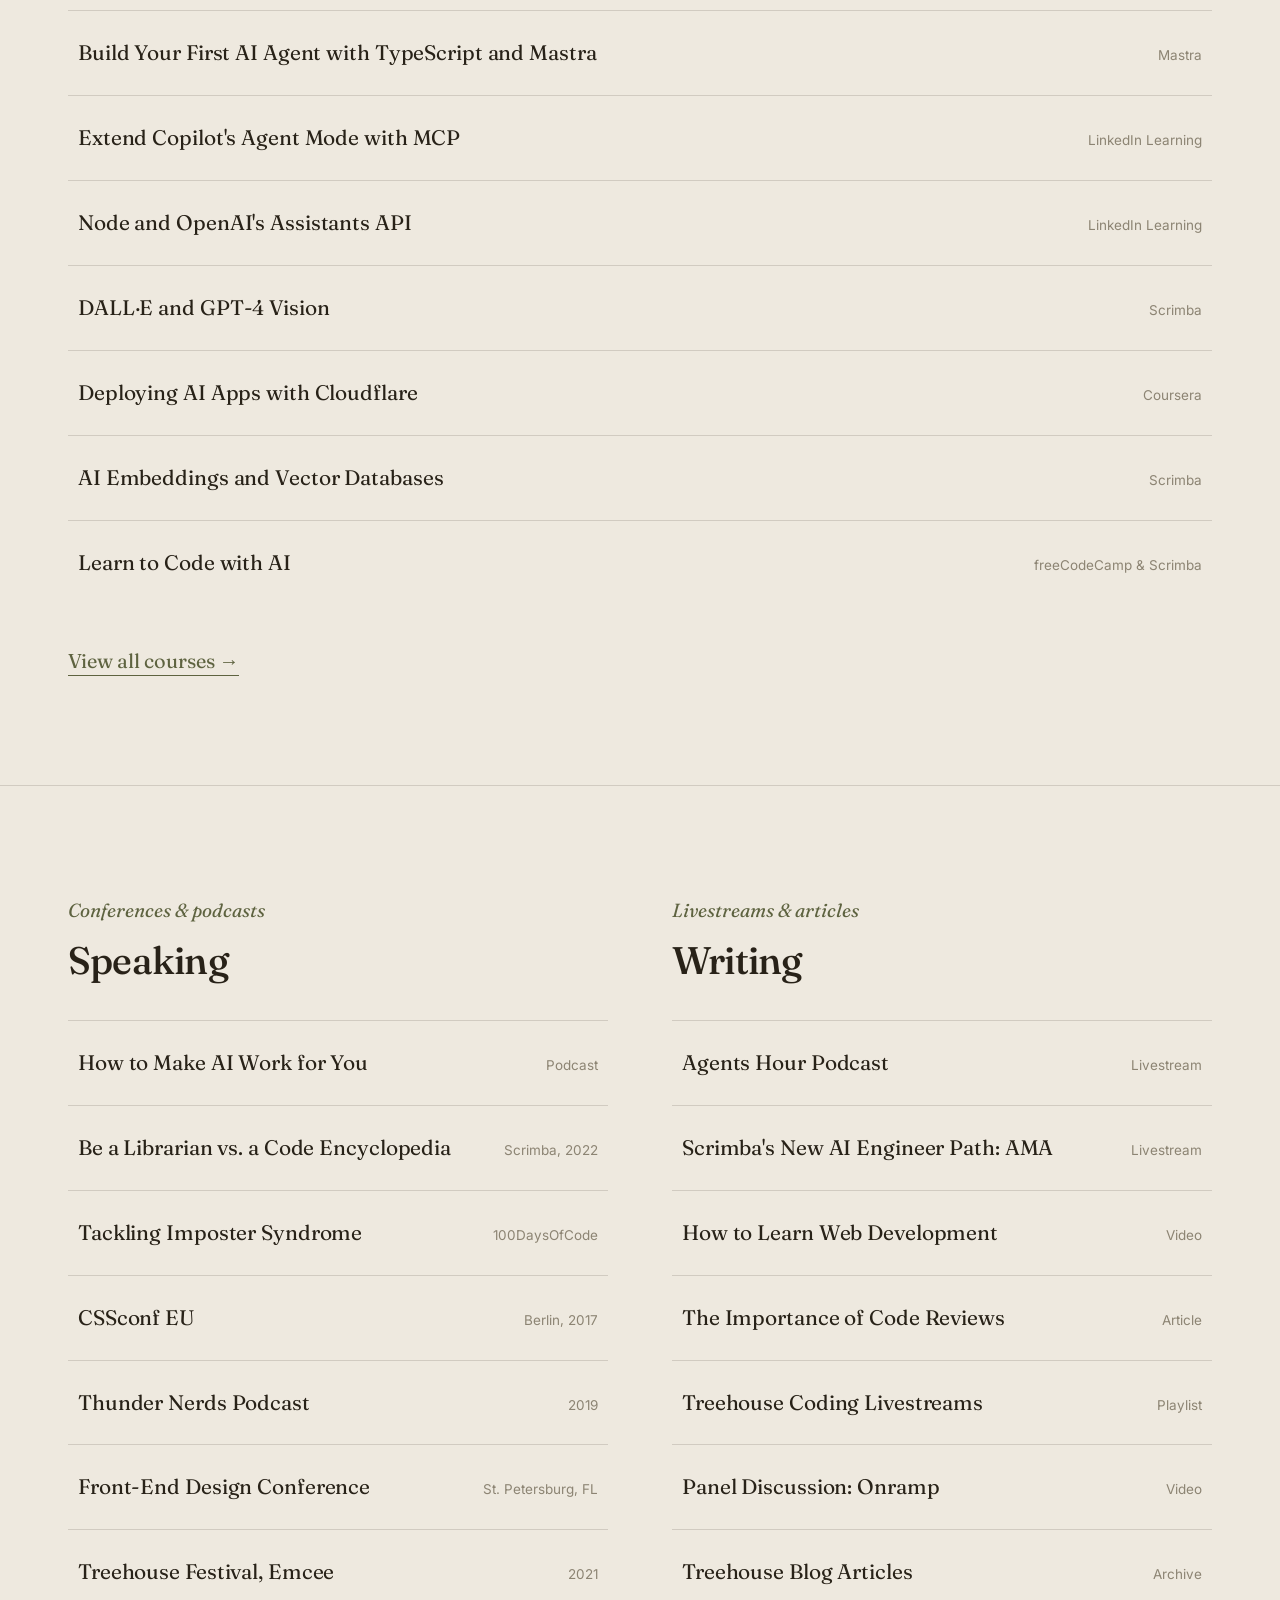
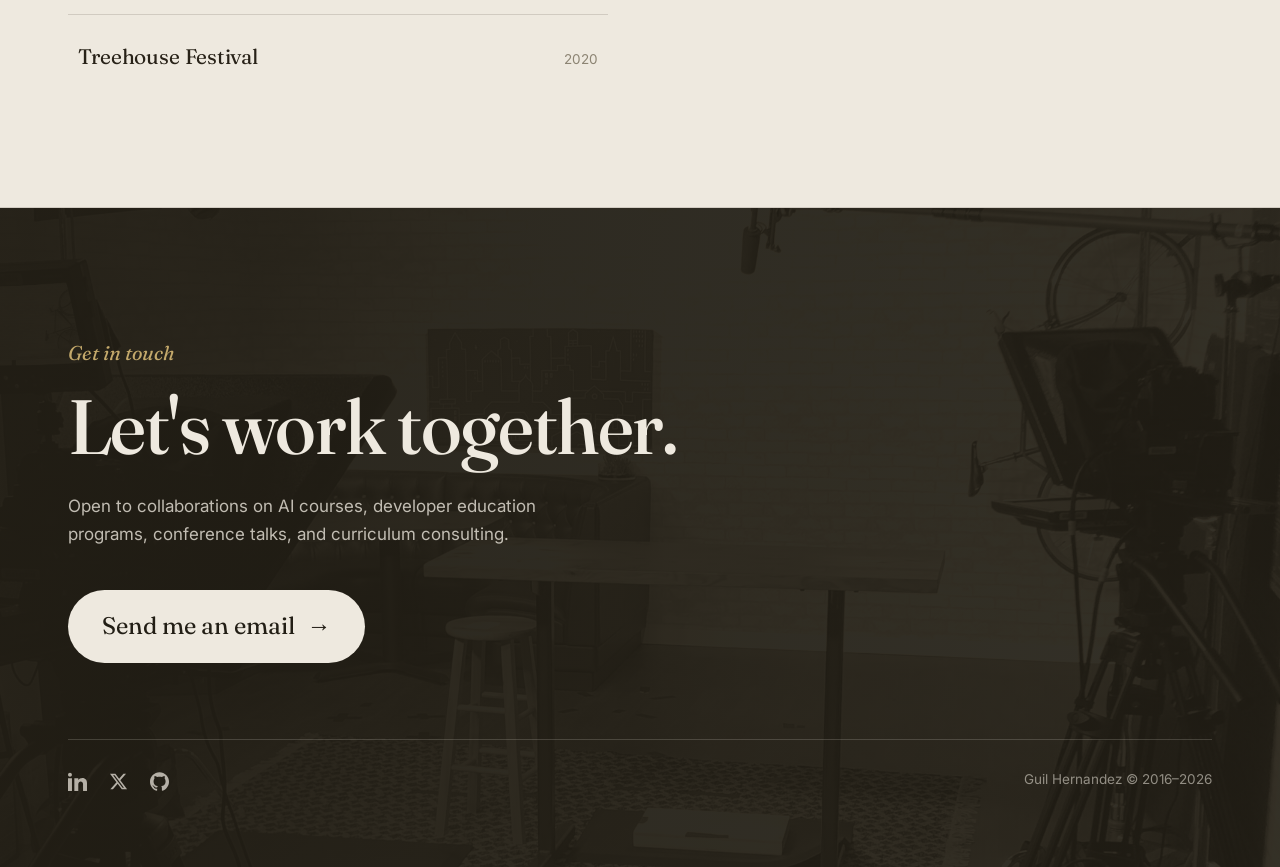
==== commit adcafff2: "new design" ====
--- a/index.html
+++ b/index.html
@@ -3,13 +3,31 @@
 <head>
   <meta charset="utf-8" />
   <meta name="viewport" content="width=device-width, initial-scale=1" />
-  <title>Guil Hernandez — Software Developer & Educator</title>
-  <link rel="icon" type="image/jpeg" href="assets/guil.jpg" />
-  <link rel="apple-touch-icon" href="assets/guil.jpg" />
+  <title>Guil Hernandez · Software Developer &amp; Educator</title>
+  <meta name="description" content="Guil Hernandez is a software developer and educator creating courses on JavaScript, Python, and agentic AI. His courses have reached 500,000+ learners worldwide." />
+  <link rel="canonical" href="https://guilhernandez.com/" />
+
+  <!-- Open Graph / Twitter -->
+  <meta property="og:type" content="website" />
+  <meta property="og:url" content="https://guilhernandez.com/" />
+  <meta property="og:title" content="Guil Hernandez · Software Developer &amp; Educator" />
+  <meta property="og:description" content="Courses and curriculum on JavaScript, Python, and agentic AI, reaching 500,000+ learners worldwide." />
+  <meta property="og:image" content="https://guilhernandez.com/512.png" />
+  <meta name="twitter:card" content="summary" />
+  <meta name="twitter:site" content="@guilh" />
+  <meta name="twitter:title" content="Guil Hernandez · Software Developer &amp; Educator" />
+  <meta name="twitter:description" content="Courses and curriculum on JavaScript, Python, and agentic AI, reaching 500,000+ learners worldwide." />
+  <meta name="twitter:image" content="https://guilhernandez.com/512.png" />
+
+  <link rel="icon" type="image/png" href="/192.png" />
+  <link rel="apple-touch-icon" href="/192.png" />
+  <link rel="manifest" href="/manifest.webmanifest" />
+
   <link rel="preconnect" href="https://fonts.googleapis.com" />
   <link rel="preconnect" href="https://fonts.gstatic.com" crossorigin />
-  <link href="https://fonts.googleapis.com/css2?family=Instrument+Serif:ital@0;1&family=Inter:wght@300;400;500;600;700&family=JetBrains+Mono:wght@400;500&family=Source+Sans+3:wght@400;500;600&display=swap" rel="stylesheet" />
+  <link href="https://fonts.googleapis.com/css2?family=Fraunces:ital,opsz,wght@0,9..144,400;0,9..144,500;0,9..144,600;1,9..144,400;1,9..144,500&family=Inter:wght@400;500&display=swap" rel="stylesheet" />
   <link rel="stylesheet" href="style.css" />
+
   <!-- Google Analytics -->
   <script async src="https://www.googletagmanager.com/gtag/js?id=G-Z2BVVNG3G6"></script>
   <script>
@@ -21,155 +39,130 @@
 </head>
 <body>
 
-  <!-- NAV -->
-  <nav>
-    <span class="nav-name">Guil Hernandez</span>
-    <div class="nav-links">
-      <a href="#courses">Courses</a>
-      <a href="#speaking">Speaking</a>
-      <a href="#writing">Livestreams & Articles</a>
-    </div>
-    <a href="#contact" class="nav-cta">Get in touch</a>
-  </nav>
+<nav aria-label="Main"><div class="wrap nav-in">
+  <span class="word">Guil Hernandez</span>
+  <div class="nav-links">
+    <a href="#courses">Courses</a>
+    <a href="#speaking">Speaking</a>
+    <a href="#writing">Writing</a>
+    <a href="#contact">Contact</a>
+  </div>
+</div></nav>
 
-  <!-- HERO -->
-  <div class="hero">
-    <img class="hero-bg" src="assets/banner-bg.jpg" alt="" width="1920" height="1080" decoding="async" />
-    <div class="hero-left">
-      <div class="hero-kicker">
-        <div class="hero-avatar"><img src="assets/guil.jpg" alt="Guil Hernandez" /></div>
-        <div class="hero-eyebrow">Software Developer &amp; Educator</div>
-      </div>
-      <h1 class="hero-title">Teaching people to use, build, and create with <em>AI.</em></h1>
-      <p class="hero-bio">
-        👋🏽 I'm Guil, a developer and content creator working with Python, JavaScript, and Agentic AI. My courses have reached <strong style="color: var(--cream);">500,000+ learners</strong> worldwide on topics from web development to AI. I've worked at <a href="https://www.shopify.com/" target="_blank">Shopify</a>, led curriculum for <a href="https://www.podium.fas.harvard.edu/coding-for-web" target="_blank">Podium Education's first AI-native web development program</a>, designed immersive learning programs and created courses for <a href="https://scrimba.com/" target="_blank">Scrimba</a> and <a href="https://www.linkedin.com/learning/" target="_blank">LinkedIn Learning</a>, and led software development curriculum and the instructor team at <a href="https://teamtreehouse.com/" target="_blank">Treehouse</a>.
-      </p>
-      <div class="hero-actions">
-        <a href="#courses" class="btn-primary">Browse courses <span class="arrow-icon"></span></a>
-        <div class="hero-socials">
-          <a href="https://twitter.com/guilh" target="_blank" class="social-link" title="Twitter / X">
-            <svg width="14" height="14" viewBox="0 0 24 24" fill="currentColor"><path d="M18.244 2.25h3.308l-7.227 8.26 8.502 11.24H16.17l-5.214-6.817L4.99 21.75H1.68l7.73-8.835L1.254 2.25H8.08l4.713 6.231zm-1.161 17.52h1.833L7.084 4.126H5.117z"/></svg>
-          </a>
-          <a href="https://www.linkedin.com/in/guiljh/" target="_blank" class="social-link" title="LinkedIn">
-            <svg width="14" height="14" viewBox="0 0 24 24" fill="currentColor"><path d="M4.98 3.5C4.98 4.88 3.87 6 2.5 6S.02 4.88.02 3.5 1.13 1 2.5 1s2.48 1.12 2.48 2.5zM5 8H0v16h5V8zm7.982 0H8.014v16h4.969v-8.399c0-4.67 6.02-5.052 6.02 0V24H24V13.869c0-7.88-8.922-7.593-11.018-3.714V8z"/></svg>
-          </a>
-          <a href="https://github.com/Guilh" target="_blank" class="social-link" title="GitHub">
-            <svg width="14" height="14" viewBox="0 0 24 24" fill="currentColor"><path d="M12 .3C5.4.3 0 5.7 0 12.3c0 5.3 3.4 9.8 8.2 11.4.6.1.8-.3.8-.6v-2.1c-3.3.7-4-1.6-4-1.6-.6-1.4-1.4-1.8-1.4-1.8-1.1-.7.1-.7.1-.7 1.2.1 1.9 1.3 1.9 1.3 1.1 1.9 2.9 1.3 3.6 1 .1-.8.4-1.3.8-1.6-2.7-.3-5.5-1.3-5.5-6 0-1.3.5-2.4 1.2-3.3-.1-.3-.5-1.5.1-3.2 0 0 1-.3 3.3 1.3.9-.3 2-.4 3-.4s2 .1 3 .4c2.3-1.6 3.3-1.3 3.3-1.3.6 1.7.2 2.9.1 3.2.8.9 1.2 2 1.2 3.3 0 4.7-2.8 5.7-5.5 6 .4.4.8 1.1.8 2.2v3.3c0 .3.2.7.8.6 4.8-1.6 8.2-6.1 8.2-11.4C24 5.7 18.6.3 12 .3z"/></svg>
-          </a>
-          <a href="mailto:guiljhernandez@gmail.com" class="social-link" title="Email">
-            <svg width="14" height="14" viewBox="0 0 24 24" fill="none" stroke="currentColor" stroke-width="1.8"><rect x="3" y="5" width="18" height="14" rx="2"/><path d="m3 7 9 6 9-6"/></svg>
-          </a>
-        </div>
-      </div>
+<main>
+
+<header class="hero"><div class="wrap hero-in">
+  <div class="idline">
+    <img class="avatar" src="assets/guil.jpg" alt="Guil Hernandez" width="60" height="60" />
+    <p class="kicker">Software developer &amp; educator</p>
+  </div>
+  <h1>Teaching people to use, build, and <span class="it">create with AI.</span></h1>
+  <p class="standfirst">AI agents are where most of my work is right now, through courses, curriculum, demos, and tools.</p>
+  <div class="hero-cta">
+    <a href="#courses" class="cta">View courses <span class="arw">→</span></a>
+    <span class="rule"></span>
+    <div class="socials">
+      <a href="https://www.linkedin.com/in/guiljh/" target="_blank" rel="noopener" aria-label="LinkedIn"><svg viewBox="0 0 24 24" fill="currentColor" aria-hidden="true"><path d="M4.98 3.5C4.98 4.88 3.87 6 2.5 6S.02 4.88.02 3.5 1.13 1 2.5 1s2.48 1.12 2.48 2.5zM5 8H0v16h5V8zm7.982 0H8.014v16h4.969v-8.399c0-4.67 6.02-5.052 6.02 0V24H24V13.869c0-7.88-8.922-7.593-11.018-3.714V8z"/></svg></a>
+      <a href="https://twitter.com/guilh" target="_blank" rel="noopener" aria-label="Twitter / X"><svg viewBox="0 0 24 24" fill="currentColor" aria-hidden="true"><path d="M18.244 2.25h3.308l-7.227 8.26 8.502 11.24H16.17l-5.214-6.817L4.99 21.75H1.68l7.73-8.835L1.254 2.25H8.08l4.713 6.231zm-1.161 17.52h1.833L7.084 4.126H5.117z"/></svg></a>
+      <a href="https://github.com/Guilh" target="_blank" rel="noopener" aria-label="GitHub"><svg viewBox="0 0 24 24" fill="currentColor" aria-hidden="true"><path d="M12 .3C5.4.3 0 5.7 0 12.3c0 5.3 3.4 9.8 8.2 11.4.6.1.8-.3.8-.6v-2.1c-3.3.7-4-1.6-4-1.6-.6-1.4-1.4-1.8-1.4-1.8-1.1-.7.1-.7.1-.7 1.2.1 1.9 1.3 1.9 1.3 1.1 1.9 2.9 1.3 3.6 1 .1-.8.4-1.3.8-1.6-2.7-.3-5.5-1.3-5.5-6 0-1.3.5-2.4 1.2-3.3-.1-.3-.5-1.5.1-3.2 0 0 1-.3 3.3 1.3.9-.3 2-.4 3-.4s2 .1 3 .4c2.3-1.6 3.3-1.3 3.3-1.3.6 1.7.2 2.9.1 3.2.8.9 1.2 2 1.2 3.3 0 4.7-2.8 5.7-5.5 6 .4.4.8 1.1.8 2.2v3.3c0 .3.2.7.8.6 4.8-1.6 8.2-6.1 8.2-11.4C24 5.7 18.6.3 12 .3z"/></svg></a>
+      <a href="mailto:guiljhernandez@gmail.com" aria-label="Email"><svg class="ic-mail" viewBox="0 0 24 24" fill="none" stroke="currentColor" stroke-width="1.55" stroke-linecap="round" stroke-linejoin="round" aria-hidden="true"><rect x="1.25" y="3.75" width="21.5" height="16.5" rx="2.5"/><path d="m1.75 6.25 10.25 7.25 10.25-7.25"/></svg></a>
     </div>
   </div>
+</div></header>
 
-  <!-- STATS STRIP -->
-  <div class="strip">
-    <div class="strip-stat">
-      <span class="n">500K+</span>
-      <span>Learners worldwide</span>
-    </div>
-    <div class="strip-divider"></div>
-    <div class="strip-stat">
-      <span class="n">100+</span>
-      <span>Courses shipped</span>
-    </div>
-    <div class="strip-divider"></div>
-    <div class="strip-stat">
-      <span class="n">6</span>
-      <span>Platforms</span>
+<section class="about" aria-label="About"><div class="wrap about-grid">
+  <p class="kicker" style="margin:6px 0 0;">About</p>
+  <div>
+    <p>👋🏽 I'm Guil, a developer and educator working with Python, JavaScript, and agentic AI. My courses have reached 550,000+ learners worldwide, from web development to AI. I've worked at <a href="https://www.shopify.com/" target="_blank" rel="noopener">Shopify</a>, led curriculum for <a href="https://www.podium.fas.harvard.edu/coding-for-web" target="_blank" rel="noopener">Podium's first AI-native web development program</a>, built courses for <a href="https://scrimba.com/" target="_blank" rel="noopener">Scrimba</a> and <a href="https://www.linkedin.com/learning/" target="_blank" rel="noopener">LinkedIn Learning</a>, and led the software curriculum and instructor team at <a href="https://teamtreehouse.com/" target="_blank" rel="noopener">Treehouse</a>.</p>
+    <div class="stats">
+      <div class="stat"><div class="n">550K+</div><div class="l">Learners worldwide</div></div>
+      <div class="stat"><div class="n">150+</div><div class="l">Courses shipped</div></div>
+      <div class="stat"><div class="n">7+</div><div class="l">Platforms</div></div>
     </div>
   </div>
+</div></section>
 
-  <!-- COURSES -->
-  <section id="courses">
-    <div class="section-head">
-      <div>
-        <div class="section-label">AI &amp; Software Development</div>
-        <h2 class="section-title section-title-wide">Courses I've <em>Shipped.</em></h2>
-      </div>
-    </div>
-    <div class="course-grid" id="course-grid"></div>
-  </section>
+<section class="blk" id="courses"><div class="wrap">
+  <div class="blk-head">
+    <p class="kicker">AI &amp; software development</p>
+    <h2 class="title">Selected courses</h2>
+  </div>
+  <div class="list">
+    <a href="https://youtu.be/lCmf_qrGfGA?si=zoGhjamcXSFqpfqO" target="_blank" rel="noopener"><span class="t">Build Your First AI Agent with TypeScript and Mastra</span><span class="m">Mastra</span></a>
+    <a href="https://www.linkedin.com/learning/hands-on-mcp-extend-agent-mode-with-vs-code" target="_blank" rel="noopener"><span class="t">Extend Copilot's Agent Mode with MCP</span><span class="m">LinkedIn Learning</span></a>
+    <a href="https://www.linkedin.com/learning/build-a-document-search-assistant-with-node-and-openai-s-assistants-api" target="_blank" rel="noopener"><span class="t">Node and OpenAI's Assistants API</span><span class="m">LinkedIn Learning</span></a>
+    <a href="https://scrimba.com/learn/dalle" target="_blank" rel="noopener"><span class="t">DALL·E and GPT-4 Vision</span><span class="m">Scrimba</span></a>
+    <a href="https://www.coursera.org/learn/deploy-ai-app-with-cloudflare" target="_blank" rel="noopener"><span class="t">Deploying AI Apps with Cloudflare</span><span class="m">Coursera</span></a>
+    <a href="https://scrimba.com/playlist/p7zP5gdHJ" target="_blank" rel="noopener"><span class="t">AI Embeddings and Vector Databases</span><span class="m">Scrimba</span></a>
+    <a href="https://youtu.be/dJhlMn2otxA" target="_blank" rel="noopener"><span class="t">Learn to Code with AI</span><span class="m">freeCodeCamp &amp; Scrimba</span></a>
+  </div>
+  <div class="list courses-extra" id="courses-extra" hidden>
+    <a href="https://mastra.ai/learn/what-is-an-agent" target="_blank" rel="noopener"><span class="t">Build an AI Agent</span><span class="m">Mastra</span></a>
+    <a href="https://www.linkedin.com/learning/creating-a-chat-tool-using-openai-models-and-pinecone" target="_blank" rel="noopener"><span class="t">Chat Tool with OpenAI and Pinecone</span><span class="m">LinkedIn Learning</span></a>
+    <a href="https://scrimba.com/learn/openaiassistants" target="_blank" rel="noopener"><span class="t">Learn OpenAI's Assistants API</span><span class="m">Scrimba</span></a>
+    <a href="https://scrimba.com/learn/aicoding" target="_blank" rel="noopener"><span class="t">AI Coding for Non-Coders</span><span class="m">Scrimba</span></a>
+    <a href="https://www.linkedin.com/learning/javascript-on-the-go-objects/uncovering-javascript-objects" target="_blank" rel="noopener"><span class="t">JavaScript on the Go: Objects</span><span class="m">LinkedIn Learning</span></a>
+    <a href="https://www.linkedin.com/learning/building-modern-uis-with-react-router-v6" target="_blank" rel="noopener"><span class="t">React Router v6</span><span class="m">LinkedIn Learning</span></a>
+    <a href="https://teamtreehouse.com/library/javascript-and-the-dom-3" target="_blank" rel="noopener"><span class="t">JavaScript and the DOM</span><span class="m">Treehouse</span></a>
+    <a href="https://teamtreehouse.com/library/react-hooks" target="_blank" rel="noopener"><span class="t">React Hooks</span><span class="m">Treehouse</span></a>
+    <a href="https://teamtreehouse.com/library/asynchronous-programming-with-javascript" target="_blank" rel="noopener"><span class="t">Asynchronous Programming with JavaScript</span><span class="m">Treehouse</span></a>
+    <a href="https://teamtreehouse.com/library/react-authentication" target="_blank" rel="noopener"><span class="t">React Authentication</span><span class="m">Treehouse</span></a>
+    <a href="https://youtu.be/UOeofWla8mE" target="_blank" rel="noopener"><span class="t">Beginner's Guide to JavaScript</span><span class="m">YouTube</span></a>
+    <a href="https://youtu.be/ekYNA10oe2I" target="_blank" rel="noopener"><span class="t">JavaScript Basics</span><span class="m">YouTube</span></a>
+  </div>
+  <div class="list-more">
+    <button type="button" class="cta courses-toggle" aria-expanded="false" aria-controls="courses-extra"><span class="label">View all courses</span> <span class="arw">→</span></button>
+  </div>
+</div></section>
 
-  <!-- SPEAKING -->
-  <section id="speaking">
-    <div class="section-head">
-      <div>
-        <div class="section-label">Conferences &amp; Podcasts</div>
-        <h2 class="section-title">Speaking <em>Events.</em></h2>
-      </div>
-    </div>
-    <div class="speaking-grid" id="speaking-grid"></div>
-  </section>
-
-  <!-- WRITING -->
-  <section id="writing">
-    <div class="section-head">
-      <div>
-        <div class="section-label">Livestreams &amp; Articles</div>
-        <h2 class="section-title">Watch &amp; <em>Read.</em></h2>
-      </div>
-    </div>
-    <div class="writing-grid" id="writing-grid"></div>
-  </section>
-
-  <!-- FOOTER -->
-  <footer id="contact">
-    <div class="footer-top">
-      <h2 class="footer-big">Let's <em>Connect.</em></h2>
-      <div class="footer-body">
-        <div>
-          <div class="footer-label">Get in touch</div>
-          <p>Open to collaborations on AI courses, developer education programs, conference talks, and curriculum consulting.</p>
-        </div>
-        <a href="mailto:guiljhernandez@gmail.com" class="footer-email">
-          Send me an email <span class="arrow-icon" style="filter:invert(1)"></span>
-        </a>
-        <div class="footer-links">
-          <a href="https://www.linkedin.com/in/guiljh/" target="_blank">LinkedIn</a>
-          <a href="https://twitter.com/guilh" target="_blank">Twitter / X</a>
-          <a href="https://github.com/Guilh" target="_blank">GitHub</a>
-        </div>
-      </div>
-    </div>
-    <div class="footer-base">
-      <span>Guil Hernandez © 2016–2026</span>
-
-    </div>
-  </footer>
-
-  <!-- TWEAKS PANEL -->
-  <div id="tweaks-panel">
-    <div class="tw-head">Tweaks <span class="tw-dot"></span></div>
-    <div class="tw-row">
-      <span class="tw-label">Accent color</span>
-      <div class="tw-swatches">
-        <button class="tw-swatch active" data-accent="terracotta" style="background:#C84B2F" title="Terracotta"></button>
-        <button class="tw-swatch" data-accent="blue" style="background:#2A5C8F" title="Blue"></button>
-        <button class="tw-swatch" data-accent="olive" style="background:#5A7A3A" title="Olive"></button>
-        <button class="tw-swatch" data-accent="plum" style="background:#7A3060" title="Plum"></button>
-        <button class="tw-swatch" data-accent="teal" style="background:#206060" title="Teal"></button>
-      </div>
-    </div>
-    <div class="tw-row">
-      <span class="tw-label">Background</span>
-      <div class="tw-chips">
-        <button class="tw-chip active" data-bg="cream">Cream</button>
-        <button class="tw-chip" data-bg="paper">Paper</button>
-        <button class="tw-chip" data-bg="white">White</button>
-      </div>
-    </div>
-    <div class="tw-row">
-      <span class="tw-label">Display font</span>
-      <div class="tw-chips">
-        <button class="tw-chip active" data-font="instrument">Serif</button>
-        <button class="tw-chip" data-font="inter">Sans</button>
-      </div>
+<section class="blk" id="speaking"><div class="wrap twoup">
+  <div>
+    <div class="blk-head"><p class="kicker">Conferences &amp; podcasts</p><h2 class="title">Speaking</h2></div>
+    <div class="list">
+      <a href="https://youtu.be/wS9Pq2zss68" target="_blank" rel="noopener"><span class="t">How to Make AI Work for You</span><span class="m">Podcast</span></a>
+      <a href="https://scrimba.com/podcast/be-a-librarian-not-an-encyclopedia-of-code-how-to-learn-and-teach-better-with-guil-hernandez" target="_blank" rel="noopener"><span class="t">Be a Librarian vs. a Code Encyclopedia</span><span class="m">Scrimba, 2022</span></a>
+      <a href="https://podcasts.apple.com/ca/podcast/week-9-day-46-100-tackling-imposter-syndrome-guil-hernandez/id1506070060?i=1000476408134" target="_blank" rel="noopener"><span class="t">Tackling Imposter Syndrome</span><span class="m">100DaysOfCode</span></a>
+      <a href="https://www.youtube.com/watch?v=UMwunYQGvhs" target="_blank" rel="noopener"><span class="t">CSSconf EU</span><span class="m">Berlin, 2017</span></a>
+      <a href="https://www.thundernerds.io/2019/04/guil-hernandez-front-end-design-conference-2019/" target="_blank" rel="noopener"><span class="t">Thunder Nerds Podcast</span><span class="m">2019</span></a>
+      <a href="http://frontenddesignconference.com/speakers.php" target="_blank" rel="noopener"><span class="t">Front-End Design Conference</span><span class="m">St. Petersburg, FL</span></a>
+      <a href="https://teamtreehouse.com/library/treehouse-festival-june-2021" target="_blank" rel="noopener"><span class="t">Treehouse Festival, Emcee</span><span class="m">2021</span></a>
+      <a href="https://www.youtube.com/watch?v=WvAz833OkFg" target="_blank" rel="noopener"><span class="t">Treehouse Festival</span><span class="m">2020</span></a>
     </div>
   </div>
+  <div id="writing">
+    <div class="blk-head"><p class="kicker">Livestreams &amp; articles</p><h2 class="title">Writing</h2></div>
+    <div class="list">
+      <a href="https://youtu.be/i_gtfrxNHgE?si=xfi5X420HpVo_cBO" target="_blank" rel="noopener"><span class="t">Agents Hour Podcast</span><span class="m">Livestream</span></a>
+      <a href="https://www.youtube.com/live/5nisJWiG6vs" target="_blank" rel="noopener"><span class="t">Scrimba's New AI Engineer Path: AMA</span><span class="m">Livestream</span></a>
+      <a href="https://youtu.be/negHxxfwAmc" target="_blank" rel="noopener"><span class="t">How to Learn Web Development</span><span class="m">Video</span></a>
+      <a href="https://scrimba.com/articles/the-importance-of-code-reviews/" target="_blank" rel="noopener"><span class="t">The Importance of Code Reviews</span><span class="m">Article</span></a>
+      <a href="https://youtube.com/playlist?list=PLuC2HflhhpLHMBPwoNhilQaBlaZpzo5_I" target="_blank" rel="noopener"><span class="t">Treehouse Coding Livestreams</span><span class="m">Playlist</span></a>
+      <a href="https://youtu.be/lNgtLwescaY" target="_blank" rel="noopener"><span class="t">Panel Discussion: Onramp</span><span class="m">Video</span></a>
+      <a href="https://blog.teamtreehouse.com/author/guillermohernandez" target="_blank" rel="noopener"><span class="t">Treehouse Blog Articles</span><span class="m">Archive</span></a>
+    </div>
+  </div>
+</div></section>
 
-    <script src="script.js"></script>
+</main>
+
+<footer id="contact">
+  <img class="foot-bg" src="assets/banner-bg.jpg" alt="" />
+  <div class="wrap foot-in">
+    <p class="foot-kicker">Get in touch</p>
+    <h2 class="foot-big">Let's work together.</h2>
+    <p class="foot-p">Open to collaborations on AI courses, developer education programs, conference talks, and curriculum consulting.</p>
+    <a href="mailto:guiljhernandez@gmail.com" class="foot-email">Send me an email <span class="arw">→</span></a>
+    <div class="foot-row">
+      <div class="foot-links">
+        <a href="https://www.linkedin.com/in/guiljh/" target="_blank" rel="noopener" aria-label="LinkedIn"><svg viewBox="0 0 24 24" fill="currentColor" aria-hidden="true"><path d="M4.98 3.5C4.98 4.88 3.87 6 2.5 6S.02 4.88.02 3.5 1.13 1 2.5 1s2.48 1.12 2.48 2.5zM5 8H0v16h5V8zm7.982 0H8.014v16h4.969v-8.399c0-4.67 6.02-5.052 6.02 0V24H24V13.869c0-7.88-8.922-7.593-11.018-3.714V8z"/></svg></a>
+        <a href="https://twitter.com/guilh" target="_blank" rel="noopener" aria-label="Twitter / X"><svg viewBox="0 0 24 24" fill="currentColor" aria-hidden="true"><path d="M18.244 2.25h3.308l-7.227 8.26 8.502 11.24H16.17l-5.214-6.817L4.99 21.75H1.68l7.73-8.835L1.254 2.25H8.08l4.713 6.231zm-1.161 17.52h1.833L7.084 4.126H5.117z"/></svg></a>
+        <a href="https://github.com/Guilh" target="_blank" rel="noopener" aria-label="GitHub"><svg viewBox="0 0 24 24" fill="currentColor" aria-hidden="true"><path d="M12 .3C5.4.3 0 5.7 0 12.3c0 5.3 3.4 9.8 8.2 11.4.6.1.8-.3.8-.6v-2.1c-3.3.7-4-1.6-4-1.6-.6-1.4-1.4-1.8-1.4-1.8-1.1-.7.1-.7.1-.7 1.2.1 1.9 1.3 1.9 1.3 1.1 1.9 2.9 1.3 3.6 1 .1-.8.4-1.3.8-1.6-2.7-.3-5.5-1.3-5.5-6 0-1.3.5-2.4 1.2-3.3-.1-.3-.5-1.5.1-3.2 0 0 1-.3 3.3 1.3.9-.3 2-.4 3-.4s2 .1 3 .4c2.3-1.6 3.3-1.3 3.3-1.3.6 1.7.2 2.9.1 3.2.8.9 1.2 2 1.2 3.3 0 4.7-2.8 5.7-5.5 6 .4.4.8 1.1.8 2.2v3.3c0 .3.2.7.8.6 4.8-1.6 8.2-6.1 8.2-11.4C24 5.7 18.6.3 12 .3z"/></svg></a>
+      </div>
+      <span class="foot-copy">Guil Hernandez © 2016–2026</span>
+    </div>
+  </div>
+</footer>
+
+<script src="script.js"></script>
 </body>
 </html>
--- a/style.css
+++ b/style.css
@@ -1,615 +1,170 @@
-:root {
-      --ink: #111008;
-      --cream: #FAF7F0;
-      --accent: #9C4428;
-      --accent-light: #C7764A;
-      --warm: #D89A3C;
-      --surface: #EDEAE0;
-      --muted: #5C4F3E;
-      --line: rgba(17,16,8,0.12);
-    }
-    *, *::before, *::after { box-sizing: border-box; }
-    html { scroll-behavior: smooth; }
-    body {
-      margin: 0; padding: 0;
-      background: var(--cream);
-      color: var(--ink);
-      font-family: 'Inter', sans-serif;
-      font-size: 16px;
-      line-height: 1.6;
-      -webkit-font-smoothing: antialiased;
-    }
-    a { color: inherit; text-decoration: none; }
-    ::selection { background: var(--accent); color: #fff; }
+/* ────────────────────────────────────────────────────────────────
+   Guil Hernandez · guilhernandez.com
+   Editorial design system
+   Palette: warm oat paper · espresso ink · olive accent · ochre
+   Type: Fraunces (display) · Inter (body)
+   ──────────────────────────────────────────────────────────────── */
 
-    /* ── NAV ── */
-    nav {
-      position: sticky; top: 0; z-index: 50;
-      display: flex; align-items: center; justify-content: space-between;
-      padding: 0 48px;
-      height: 60px;
-      background: var(--ink);
-      color: var(--cream);
-    }
-    .nav-name {
-      font-family: 'Instrument Serif', serif;
-      font-size: 20px;
-      letter-spacing: -0.01em;
-      color: #fff;
-    }
-    .nav-links { display: flex; gap: 28px; font-size: 13px; opacity: 0.9; }
-    .nav-links a { transition: opacity .2s; }
-    .nav-links a:hover { opacity: 1; }
-    .nav-cta {
-      padding: 8px 18px;
-      border: 1px solid rgba(240,233,216,0.35);
-      border-radius: 999px;
-      font-size: 13px;
-      transition: background .2s, color .2s;
-      color: var(--cream);
-    }
-    .nav-cta:hover { background: var(--cream); color: var(--ink); }
+:root{
+  --paper:#EEE9DF;      /* warm oat */
+  --paper-2:#E9E0CC;    /* warm hover / quiet panel */
+  --ink:#282218;        /* warm espresso */
+  --soft:#57503F;       /* body */
+  --muted:#8C8473;      /* captions / meta */
+  --line:rgba(40,34,24,0.15);
+  --accent:#5E6340;     /* muted olive, structural accent */
+  --accent-deep:#474B2F;
+  --ochre:#AE8347;      /* faint warm complement */
+  --espresso:#221E15;   /* footer base */
+  --serif:'Fraunces',Georgia,serif;
+  --sans:'Inter',system-ui,sans-serif;
+}
 
-    /* ── HERO ── */
-    .hero {
-      min-height: calc(100vh - 60px);
-      background: var(--ink);
-      color: var(--cream);
-      padding: 80px 48px 80px;
-      display: flex;
-      flex-direction: column;
-      justify-content: flex-end;
-      position: relative;
-      overflow: hidden;
-    }
-    .hero::before {
-      content: '';
-      position: absolute;
-      inset: 0;
-      z-index: 1;
-      background: linear-gradient(
-        to right,
-        rgba(17,16,8,1) 40%,
-        rgba(17,16,8,0.88) 58%,
-        rgba(17,16,8,0.72) 78%,
-        rgba(17,16,8,0.65) 100%
-      );
-      pointer-events: none;
-    }
-    .hero-bg {
-      position: absolute;
-      top: 0; right: 0; bottom: 0;
-      left: 8%;
-      z-index: 0;
-      width: 92%;
-      height: 100%;
-      object-fit: cover;
-      object-position: left center;
-      pointer-events: none;
-    }
-    .hero-left {
-      position: relative;
-      z-index: 2;
-      display: flex;
-      flex-direction: column;
-      max-width: 1180px;
-      width: 100%;
-    }
-    .hero-kicker {
-      display: flex;
-      align-items: center;
-      gap: 18px;
-      margin-bottom: 28px;
-    }
-    .hero-avatar {
-      width: 88px; height: 88px; border-radius: 50%;
-      overflow: hidden;
-      border: 2px solid rgba(240,233,216,0.25);
-      flex: 0 0 auto;
-    }
-    .hero-avatar img {
-      width: 100%; height: 100%;
-      object-fit: cover; object-position: center 18%;
-    }
-    .hero-right-col {
-      display: flex;
-      flex-direction: column;
-      gap: 12px;
-      padding-bottom: 8px;
-      border-left: 1px solid rgba(240,233,216,0.12);
-      padding-left: 32px;
-    }
-    .hero-right-col .stat-item .n {
-      font-family: 'Cormorant Garamond', serif;
-      font-size: 48px;
-      line-height: 1;
-      letter-spacing: -0.01em;
-      font-style: italic;
-      color: var(--cream);
-    }
-    .hero-right-col .stat-item .l {
-      font-family: 'JetBrains Mono', monospace;
-      font-size: 10px;
-      text-transform: uppercase;
-      letter-spacing: 0.14em;
-      color: rgba(240,233,216,0.4);
-      margin-top: 2px;
-    }
-    .hero-eyebrow {
-      font-family: 'JetBrains Mono', monospace;
-      font-size: 14px;
-      text-transform: uppercase;
-      letter-spacing: 0.18em;
-      line-height: 1.4;
-      color: rgba(240,233,216,0.9);
-      min-width: 0;
-    }
-    .hero-title {
-      font-family: 'Instrument Serif', serif;
-      font-size: clamp(64px, 7vw, 112px);
-      line-height: 1.02;
-      letter-spacing: 0.005em;
-      margin: 0 0 32px;
-      max-width: 14ch;
-    }
-    .hero-title em { font-style: italic; color: var(--accent-light); }
-    .hero-bio {
-      font-family: 'Source Sans 3', sans-serif;
-      font-size: 19px;
-      line-height: 1.5;
-      font-weight: 400;
-      color: rgba(240,233,216,0.9);
-      max-width: min(72ch, 100%);
-      margin: 0 0 36px;
-    }
-    .hero-bio strong { font-weight: 600; }
-    .hero-bio a {
-      color: var(--accent-light);
-      text-decoration: none;
-      transition: color .2s;
-    }
-    .hero-bio a:hover { color: #fff; }
-    .hero-actions { display: flex; gap: 12px; flex-wrap: wrap; align-items: center; }
-    .btn-primary {
-      display: inline-flex; align-items: center; gap: 8px;
-      padding: 13px 22px; border-radius: 999px;
-      background: var(--accent); color: #fff;
-      font-size: 14px; font-weight: 500;
-      transition: transform .2s, box-shadow .2s;
-    }
-    .btn-primary:hover { transform: translateY(-2px); box-shadow: 0 10px 24px -8px rgba(200,75,47,.6); }
-    .hero-socials { display: flex; gap: 10px; }
-    .social-link {
-      width: 42px; height: 42px; border-radius: 50%;
-      border: 1px solid rgba(240,233,216,0.5);
-      display: grid; place-items: center;
-      font-size: 13px; color: rgba(240,233,216,0.9);
-      transition: all .2s;
-    }
-    .social-link:hover { border-color: var(--cream); color: var(--cream); transform: translateY(-2px); }
+*,*::before,*::after{box-sizing:border-box;}
+@media (prefers-reduced-motion:no-preference){html{scroll-behavior:smooth;}}
+@media (prefers-reduced-motion:reduce){*,*::before,*::after{transition:none!important;}}
 
-    /* Hero photo — floating portrait, top-right */
-    .hero-right {
-      position: absolute;
-      top: 40px; right: 56px;
-      width: 320px;
-      height: 400px;
-      border-radius: 180px;
-      overflow: hidden;
-      background: #1a160f;
-      box-shadow: 0 24px 60px -16px rgba(0,0,0,0.7);
-    }
-    .hero-right img {
-      width: 100%; height: 100%;
-      object-fit: cover;
-      object-position: center 15%;
-      filter: saturate(0.9) contrast(1.04);
-      transition: transform 1.2s cubic-bezier(0.2,0.8,0.2,1);
-    }
-    .hero-right:hover img { transform: scale(1.04); }
-    .hero-right-overlay {
-      position: absolute; inset: 0;
-      background: linear-gradient(to bottom, transparent 60%, rgba(17,16,8,0.5));
-      pointer-events: none;
-    }
-    .hero-right-label {
-      position: absolute; bottom: 14px; left: 0; right: 0;
-      font-family: 'JetBrains Mono', monospace;
-      font-size: 10px; text-transform: uppercase;
-      letter-spacing: 0.12em;
-      color: rgba(240,233,216,0.55);
-      text-align: center;
-    }
+body{
+  margin:0;background:var(--paper);color:var(--ink);
+  font-family:var(--sans);font-size:17px;line-height:1.7;
+  -webkit-font-smoothing:antialiased;
+}
+a{color:inherit;text-decoration:none;}
+::selection{background:var(--accent);color:var(--paper);}
+a:focus-visible,button:focus-visible{outline:2px solid var(--accent);outline-offset:3px;border-radius:2px;}
+footer a:focus-visible{outline-color:var(--paper);}
 
-    /* ── INTRO STRIP ── */
-    .strip {
-      background: var(--accent);
-      color: #fff;
-      padding: 24px 56px;
-      display: flex; align-items: center; gap: 56px;
-      font-family: 'JetBrains Mono', monospace;
-      font-size: 12px;
-      text-transform: uppercase;
-      letter-spacing: 0.14em;
-    }
-    .strip-stat { display: flex; flex-direction: column; gap: 4px; }
-    .strip-stat .n { font-family: 'Instrument Serif', serif; font-size: 32px; line-height: 1; letter-spacing: -0.01em; }
-    .strip-divider { width: 1px; height: 32px; background: rgba(255,255,255,0.3); flex-shrink: 0; }
+.wrap{max-width:1240px;margin:0 auto;padding:0 48px;}
+section[id],footer[id]{scroll-margin-top:24px;}
 
-    /* ── SECTIONS ── */
-    section {
-      padding: 112px 56px;
-      border-top: 1px solid var(--line);
-    }
-    .section-head {
-      display: flex; justify-content: space-between; align-items: flex-end;
-      margin-bottom: 64px;
-    }
-    .section-label {
-      font-family: 'JetBrains Mono', monospace;
-      font-size: 11px; text-transform: uppercase;
-      letter-spacing: 0.16em; color: var(--muted);
-      margin-bottom: 14px;
-    }
-    .section-title {
-      font-family: 'Instrument Serif', serif;
-      font-size: clamp(36px, 3.6vw, 56px);
-      line-height: 1.05;
-      letter-spacing: -0.005em;
-      margin: 0; max-width: 14ch;
-    }
-    .section-title-wide { max-width: none; }
-    .section-title em { font-style: italic; color: var(--accent); }
-    .all-link {
-      font-size: 13px; color: var(--muted);
-      display: inline-flex; align-items: center; gap: 6px;
-      padding-bottom: 4px;
-      border-bottom: 1px solid var(--line);
-      transition: color .2s, border-color .2s;
-    }
-    .all-link:hover { color: var(--accent); border-color: var(--accent); }
+/* ── Building blocks ─────────────────────────────────────────── */
+.kicker{font-family:var(--serif);font-style:italic;font-size:19px;color:var(--accent);margin:0 0 14px;}
+.title{
+  font-family:var(--serif);font-weight:500;font-size:clamp(36px,3.9vw,54px);
+  letter-spacing:-0.02em;line-height:1.02;margin:0;
+}
+.list{border-top:1px solid var(--line);}
+.list a{
+  display:grid;grid-template-columns:1fr auto;gap:20px 28px;align-items:baseline;
+  padding:28px 10px;border-bottom:1px solid var(--line);
+  transition:background .25s,padding .25s;
+}
+.list a:last-child{border-bottom:0;}
+.list a:hover{background:var(--paper-2);padding-left:18px;padding-right:18px;}
+.list .t{
+  font-family:var(--serif);font-size:21px;font-weight:400;letter-spacing:-0.005em;line-height:1.28;
+  transition:color .2s;
+}
+.list a:hover .t{color:var(--accent);}
+.list .m{font-size:13.5px;color:var(--muted);white-space:nowrap;text-align:right;}
 
-    /* ── COURSE GRID ── */
-    .course-grid {
-      display: grid;
-      grid-template-columns: repeat(3, 1fr);
-      gap: 1px;
-      background: var(--line);
-      border: 1px solid var(--line);
-      border-radius: 18px;
-      overflow: hidden;
-    }
-    .course-card {
-      --mx: 50%;
-      --my: 50%;
-      position: relative;
-      isolation: isolate;
-      background:
-        radial-gradient(circle at 85% 16%, rgba(240,233,216,0.055), transparent 24%),
-        linear-gradient(135deg, rgba(240,233,216,0.035) 0 1px, transparent 1px) 0 0 / 28px 28px,
-        linear-gradient(180deg, #15130c 0%, #100e08 100%);
-      color: var(--cream);
-      padding: 28px 30px 24px;
-      display: flex; flex-direction: column;
-      cursor: pointer;
-      text-decoration: none;
-      min-height: 224px;
-      overflow: hidden;
-      transition: background .4s ease, transform .35s cubic-bezier(0.2,0.8,0.2,1);
-    }
-    .course-card:hover { transform: translateY(-2px); }
-    /* Cursor-tracking radial glow */
-    .course-card::before {
-      content: '';
-      position: absolute; inset: 0;
-      z-index: 0;
-      background: radial-gradient(
-        460px circle at var(--mx) var(--my),
-        rgba(216,154,60,0.18),
-        rgba(199,118,74,0.06) 28%,
-        transparent 60%
-      );
-      opacity: 0;
-      transition: opacity .4s ease;
-      pointer-events: none;
-    }
-    .course-card:hover::before { opacity: 1; }
-    /* Top accent line — draws in from center on hover */
-    .course-card::after {
-      content: '';
-      position: absolute; top: 0; left: 0; right: 0;
-      z-index: 1;
-      height: 1px;
-      background: linear-gradient(90deg,
-        transparent,
-        var(--accent-light) 22%,
-        var(--accent-light) 78%,
-        transparent
-      );
-      transform: scaleX(0);
-      transform-origin: center;
-      transition: transform .55s cubic-bezier(0.4,0,0.2,1);
-      pointer-events: none;
-    }
-    .course-card:hover::after { transform: scaleX(1); }
-    .course-card > * { position: relative; z-index: 2; }
+.cta{
+  font-family:var(--serif);font-size:20px;color:var(--accent);
+  background:none;border:none;cursor:pointer;
+  border-bottom:1.5px solid var(--accent);padding:0 0 2px;
+  transition:.2s;
+}
+.cta:hover{color:var(--accent-deep);border-color:var(--accent-deep);}
+.arw{display:inline-block;transition:transform .25s;}
+.cta:hover .arw,.foot-email:hover .arw{transform:translateX(4px);}
 
-    .course-card-top {
-      display: flex; justify-content: space-between; align-items: center;
-      gap: 20px;
-      margin-bottom: 30px;
-    }
-    .course-platform {
-      font-family: 'JetBrains Mono', monospace;
-      font-size: 11px; text-transform: uppercase;
-      letter-spacing: 0.18em;
-      color: rgba(240,233,216,0.72);
-      font-weight: 500;
-      display: inline-flex; align-items: center; gap: 10px;
-    }
-    .course-dot {
-      width: 6px; height: 6px; border-radius: 50%;
-      background: var(--accent-light);
-      flex-shrink: 0;
-      box-shadow: 0 0 0 0 rgba(199,118,74,0.45);
-      transition: box-shadow .3s ease;
-    }
-    .course-card:hover .course-dot {
-      animation: course-dot-pulse 1.8s cubic-bezier(0.4,0,0.6,1) infinite;
-    }
-    @keyframes course-dot-pulse {
-      0%   { box-shadow: 0 0 0 0 rgba(199,118,74,0.5); }
-      60%  { box-shadow: 0 0 0 8px rgba(199,118,74,0); }
-      100% { box-shadow: 0 0 0 0 rgba(199,118,74,0); }
-    }
-    .course-signal {
-      width: 24px; height: 12px;
-      display: flex; align-items: center; justify-content: flex-end; gap: 4px;
-      color: rgba(240,233,216,0.24);
-      transition: color .3s ease;
-    }
-    .course-signal span {
-      width: 3px; height: 3px; border-radius: 50%;
-      background: currentColor;
-      transition: transform .35s cubic-bezier(0.2,0.8,0.2,1), background .3s ease;
-    }
-    .course-card:hover .course-signal {
-      color: rgba(240,233,216,0.46);
-    }
-    .course-card:hover .course-signal span:nth-child(1) { transform: translateY(3px); }
-    .course-card:hover .course-signal span:nth-child(2) { transform: translateY(-3px); }
-    .course-card:hover .course-signal span:nth-child(3) { transform: translateY(1px); }
+/* ── Nav ─────────────────────────────────────────────────────── */
+.nav-in{display:flex;align-items:baseline;justify-content:space-between;padding-top:30px;padding-bottom:26px;}
+.word{font-family:var(--serif);font-size:22px;font-weight:500;letter-spacing:-0.01em;}
+.nav-links{display:flex;gap:32px;font-size:15px;color:var(--soft);}
+.nav-links a{padding-bottom:3px;border-bottom:1px solid transparent;transition:.2s;}
+.nav-links a:hover{border-color:var(--ink);color:var(--ink);}
 
-    .course-title {
-      font-family: 'Instrument Serif', serif;
-      font-size: 29px; line-height: 1.16;
-      letter-spacing: 0.005em;
-      margin: 0;
-      color: var(--cream);
-      max-width: 22ch;
-    }
+/* ── Hero ────────────────────────────────────────────────────── */
+.hero{border-bottom:1px solid var(--line);}
+.hero-in{padding-top:100px;padding-bottom:108px;}
+.idline{display:flex;align-items:center;gap:18px;margin:0 0 32px;}
+.avatar{
+  width:70px;height:70px;border-radius:50%;object-fit:cover;object-position:center 15%;
+  border:1px solid rgba(40,34,24,0.18);
+  filter:grayscale(0.12) sepia(0.14) saturate(1.05);flex:0 0 auto;
+}
+.idline .kicker{margin:0;}
+.hero h1{
+  font-family:var(--serif);font-weight:500;font-size:clamp(48px,5.8vw,88px);
+  line-height:1.02;letter-spacing:-0.02em;margin:0 0 34px;max-width:15ch;
+}
+.hero h1 .it{font-style:italic;}
+.standfirst{font-size:20px;line-height:1.62;color:var(--soft);max-width:46ch;margin:0 0 42px;}
+.hero-cta{display:flex;align-items:center;gap:24px;flex-wrap:wrap;}
+.hero-cta .rule{width:1px;height:22px;background:var(--line);flex:0 0 auto;}
+.socials{display:flex;align-items:center;gap:20px;}
+.socials a{color:var(--muted);display:inline-flex;transition:color .2s;}
+.socials a:hover{color:var(--accent);}
+.socials svg{width:19px;height:19px;display:block;}
 
-    .course-card-bottom {
-      margin-top: auto;
-      padding-top: 24px;
-      display: flex; justify-content: flex-end;
-    }
-    .course-card-arrow {
-      width: 34px; height: 34px;
-      border: 1px solid rgba(240,233,216,0.12);
-      border-radius: 50%;
-      background: rgba(240,233,216,0.035);
-      display: grid; place-items: center;
-      color: rgba(240,233,216,0.55);
-      flex-shrink: 0;
-      transition: color .25s ease, transform .35s cubic-bezier(0.2,0.8,0.2,1), border-color .25s ease, background .25s ease;
-    }
-    .course-card:hover .course-card-arrow {
-      color: var(--accent-light);
-      border-color: rgba(199,118,74,0.38);
-      background: rgba(199,118,74,0.1);
-      transform: translate(3px, -3px);
-    }
+/* ── About + stats ───────────────────────────────────────────── */
+.about{padding:108px 0;border-bottom:1px solid var(--line);}
+.about-grid{display:grid;grid-template-columns:0.26fr 0.74fr;gap:52px;align-items:start;}
+.about p{font-size:21px;line-height:1.66;color:var(--ink);margin:0;max-width:60ch;}
+.about p a{color:var(--accent);border-bottom:1px solid rgba(94,99,64,0.35);transition:.2s;}
+.about p a:hover{background:var(--accent);color:var(--paper);border-color:var(--accent);}
+.stats{display:flex;gap:64px;flex-wrap:wrap;margin-top:56px;padding-top:32px;border-top:1px solid var(--line);}
+.stat .n{font-family:var(--serif);font-size:32px;font-weight:500;letter-spacing:-0.01em;line-height:1;color:var(--ochre);}
+.stat .l{font-size:13.5px;color:var(--muted);margin-top:8px;}
 
-    @media (prefers-reduced-motion: reduce) {
-      .course-card:hover .course-dot { animation: none; }
-      .course-card::before,
-      .course-card::after,
-      .course-card-arrow,
-      .course-signal,
-      .course-signal span { transition: none; }
-    }
+/* ── Sections ────────────────────────────────────────────────── */
+section.blk{padding:108px 0;border-bottom:1px solid var(--line);}
+.blk-head{margin-bottom:52px;}
+.list-more{margin-top:44px;}
+.courses-extra[hidden]{display:none;}
+.twoup{display:grid;grid-template-columns:1fr 1fr;gap:64px;}
+.twoup .title{font-size:clamp(30px,3vw,40px);}
+.twoup .blk-head{margin-bottom:40px;}
 
-    /* ── SPEAKING GRID ── */
-    .speaking-grid {
-      display: grid;
-      grid-template-columns: repeat(2, 1fr);
-      gap: 1px;
-      background: var(--line);
-      border: 1px solid var(--line);
-      border-radius: 16px;
-      overflow: hidden;
-    }
-    .speak-item {
-      background: var(--cream);
-      padding: 34px 36px;
-      display: flex; flex-direction: column; gap: 12px;
-      transition: background .2s;
-      text-decoration: none;
-      color: var(--ink);
-    }
-    .speak-item:hover { background: var(--surface); }
-    .speak-venue {
-      font-family: 'JetBrains Mono', monospace;
-      font-size: 12px; text-transform: uppercase;
-      letter-spacing: 0.14em; color: var(--muted);
-      font-weight: 500;
-    }
-    .speak-title {
-      font-family: 'Instrument Serif', serif;
-      font-size: 27px; line-height: 1.28;
-      letter-spacing: 0;
-      color: var(--ink);
-    }
-    .speak-arrow {
-      margin-top: 4px;
-      font-size: 15px; font-weight: 500;
-      color: rgba(17,16,8,0.7);
-      display: inline-flex; align-items: center; gap: 6px;
-      transition: color .2s, gap .2s;
-    }
-    .speak-item:hover .speak-arrow { color: var(--accent); gap: 10px; }
+/* ── Footer ──────────────────────────────────────────────────── */
+footer{position:relative;background:var(--espresso);color:var(--paper);overflow:hidden;}
+.foot-bg{
+  position:absolute;inset:0;width:100%;height:100%;object-fit:cover;object-position:center 38%;
+  filter:grayscale(1) sepia(0.4) saturate(1.15) brightness(0.62) contrast(0.92);opacity:0.34;z-index:0;
+}
+footer::after{
+  content:"";position:absolute;inset:0;z-index:0;
+  background:linear-gradient(95deg,rgba(34,30,21,0.84) 0%,rgba(34,30,21,0.68) 52%,rgba(34,30,21,0.56) 100%);
+}
+.foot-in{position:relative;z-index:1;padding-top:128px;padding-bottom:76px;}
+.foot-kicker{font-family:var(--serif);font-style:italic;font-size:20px;color:#C4A96B;margin:0 0 18px;}
+.foot-big{
+  font-family:var(--serif);font-weight:500;font-size:clamp(46px,6vw,86px);line-height:1.01;
+  letter-spacing:-0.02em;margin:0 0 26px;
+}
+.foot-p{font-size:17px;line-height:1.65;color:rgba(238,233,223,0.78);max-width:48ch;margin:0 0 42px;}
+.foot-email{
+  display:inline-flex;align-items:center;gap:12px;font-family:var(--serif);
+  font-size:clamp(19px,2vw,24px);background:var(--paper);color:var(--espresso);
+  padding:16px 34px;border-radius:999px;transition:background .2s,transform .2s;
+}
+.foot-email:hover{background:#FFFCF3;transform:translateY(-2px);}
+.foot-row{
+  display:flex;justify-content:space-between;align-items:flex-end;flex-wrap:wrap;gap:24px;
+  margin-top:76px;padding-top:28px;border-top:1px solid rgba(238,233,223,0.18);
+}
+.foot-links{display:flex;align-items:center;gap:22px;}
+.foot-links a{color:rgba(238,233,223,0.72);display:inline-flex;transition:color .2s;}
+.foot-links a:hover{color:var(--paper);}
+.foot-links svg{width:19px;height:19px;display:block;}
+.foot-copy{font-size:13.5px;color:rgba(238,233,223,0.55);}
 
-    /* ── WRITING GRID ── */
-    .writing-grid {
-      display: grid;
-      grid-template-columns: repeat(3, 1fr);
-      gap: 16px;
-    }
-    .writing-card {
-      background: var(--surface);
-      border-radius: 14px;
-      padding: 32px;
-      display: flex; flex-direction: column; gap: 14px;
-      transition: background .2s, transform .3s;
-      text-decoration: none; color: var(--ink);
-    }
-    .writing-card:hover { background: var(--ink); color: var(--cream); transform: translateY(-3px); }
-    .writing-kind {
-      font-family: 'JetBrains Mono', monospace;
-      font-size: 12px; text-transform: uppercase;
-      letter-spacing: 0.14em; color: var(--muted);
-      font-weight: 500;
-      transition: color .2s;
-    }
-    .writing-card:hover .writing-kind { color: rgba(240,233,216,0.85); }
-    .writing-title {
-      font-family: 'Instrument Serif', serif;
-      font-size: 27px; line-height: 1.28;
-      letter-spacing: 0; flex: 1;
-      color: var(--ink);
-    }
-    .writing-card:hover .writing-title { color: var(--cream); }
-    .writing-cta {
-      font-size: 15px; font-weight: 500;
-      color: rgba(17,16,8,0.72);
-      display: flex; align-items: center; gap: 6px;
-      transition: color .2s;
-    }
-    .writing-card:hover .writing-cta { color: rgba(240,233,216,0.85); }
-
-    /* ── FOOTER ── */
-    footer {
-      background: var(--ink);
-      color: var(--cream);
-      padding: 96px 48px 48px;
-    }
-    .footer-top {
-      display: grid;
-      grid-template-columns: 1fr 1fr;
-      gap: 80px;
-      padding-bottom: 64px;
-      border-bottom: 1px solid rgba(240,233,216,0.12);
-    }
-    .footer-big {
-      font-family: 'Instrument Serif', serif;
-      font-size: clamp(48px, 5.5vw, 80px);
-      line-height: 1; letter-spacing: -0.015em;
-      margin: 0;
-    }
-    .footer-big em { font-style: italic; color: var(--accent-light); }
-    .footer-body { display: flex; flex-direction: column; justify-content: flex-end; gap: 24px; }
-    .footer-label {
-      font-family: 'JetBrains Mono', monospace;
-      font-size: 11px; text-transform: uppercase;
-      letter-spacing: 0.16em; color: rgba(240,233,216,0.75);
-    }
-    .footer-body p { margin: 0; color: rgba(240,233,216,0.9); font-size: 16px; line-height: 1.6; max-width: 42ch; }
-    .footer-email {
-      display: inline-flex; align-items: center; gap: 10px;
-      padding: 14px 22px; border-radius: 999px;
-      background: var(--accent); color: #fff;
-      font-size: 15px; font-weight: 500;
-      align-self: flex-start;
-      transition: transform .2s, box-shadow .2s;
-    }
-    .footer-email:hover { transform: translateY(-2px); box-shadow: 0 10px 24px -8px rgba(200,75,47,.6); color: #fff; }
-    .footer-links { display: flex; gap: 24px; }
-    .footer-links a {
-      font-size: 14px; color: rgba(240,233,216,0.8);
-      transition: color .2s;
-    }
-    .footer-links a:hover { color: var(--cream); }
-    .footer-base {
-      display: flex; justify-content: space-between;
-      padding-top: 28px;
-      font-family: 'JetBrains Mono', monospace;
-      font-size: 11px; text-transform: uppercase;
-      letter-spacing: 0.12em;
-      color: rgba(240,233,216,0.86);
-    }
-
-    /* Arrow SVG */
-    .arrow-icon {
-      display: inline-block;
-      width: 14px; height: 14px;
-      background-image: url("data:image/svg+xml;utf8,<svg xmlns='http://www.w3.org/2000/svg' viewBox='0 0 16 16' fill='none' stroke='currentColor' stroke-width='1.6' stroke-linecap='round'><path d='M3 13 L13 3'/><path d='M5 3 L13 3 L13 11'/></svg>");
-      background-size: contain;
-      background-repeat: no-repeat;
-      flex-shrink: 0;
-    }
-
-    /* Tweaks panel */
-    #tweaks-panel {
-      display: none;
-      position: fixed; right: 20px; bottom: 20px; z-index: 200;
-      width: 280px; padding: 16px;
-      background: rgba(17,16,8,0.96);
-      backdrop-filter: blur(12px);
-      border: 1px solid rgba(240,233,216,0.2);
-      border-radius: 16px;
-      color: var(--cream);
-      font-family: 'JetBrains Mono', monospace;
-      font-size: 11px;
-    }
-    #tweaks-panel.visible { display: block; }
-    .tw-head { display: flex; justify-content: space-between; align-items: center; margin-bottom: 14px; padding-bottom: 12px; border-bottom: 1px solid rgba(240,233,216,0.12); text-transform: uppercase; letter-spacing: 0.14em; }
-    .tw-dot { width: 8px; height: 8px; border-radius: 50%; background: var(--accent); }
-    .tw-row + .tw-row { margin-top: 14px; }
-    .tw-label { display: block; text-transform: uppercase; letter-spacing: 0.12em; color: rgba(240,233,216,0.45); margin-bottom: 8px; font-size: 10px; }
-    .tw-chips { display: flex; flex-wrap: wrap; gap: 6px; }
-    .tw-chip {
-      padding: 6px 11px; border-radius: 999px;
-      border: 1px solid rgba(240,233,216,0.2);
-      font-size: 11px; cursor: pointer;
-      color: rgba(240,233,216,0.6);
-      transition: all .15s; text-transform: capitalize;
-      background: none; font-family: inherit;
-    }
-    .tw-chip:hover { border-color: var(--accent); color: var(--cream); }
-    .tw-chip.active { background: var(--cream); color: var(--ink); border-color: var(--cream); }
-    .tw-swatches { display: flex; gap: 8px; }
-    .tw-swatch {
-      width: 26px; height: 26px; border-radius: 50%;
-      border: 2px solid transparent;
-      cursor: pointer; transition: transform .15s;
-    }
-    .tw-swatch:hover { transform: scale(1.1); }
-    .tw-swatch.active { box-shadow: 0 0 0 2px var(--cream); }
-
-    @media (max-width: 900px) {
-      .hero { grid-template-columns: 1fr; padding-left: 24px; padding-right: 24px; }
-      .hero-right { height: 45vw; }
-      nav, section, footer { padding-left: 24px; padding-right: 24px; }
-      .strip { padding: 20px 24px; gap: 28px; flex-wrap: wrap; }
-      .course-grid { grid-template-columns: 1fr 1fr; }
-      .speaking-grid { grid-template-columns: 1fr; }
-      .writing-grid { grid-template-columns: 1fr 1fr; }
-      .footer-top { grid-template-columns: 1fr; gap: 40px; }
-    }
-    @media (max-width: 600px) {
-      .nav-links { display: none; }
-      .hero-kicker { gap: 14px; }
-      .hero-avatar { width: 72px; height: 72px; }
-      .course-grid, .writing-grid { grid-template-columns: 1fr; }
-    }+/* ── Responsive ──────────────────────────────────────────────── */
+@media (max-width:900px){
+  .wrap{padding:0 32px;}
+  .nav-in{padding-top:40px;padding-bottom:22px;}
+  .hero-in{padding-top:60px;padding-bottom:72px;}
+  .about,section.blk{padding:72px 0;}
+  .about-grid,.twoup{grid-template-columns:1fr;gap:28px;}
+  .twoup{gap:56px;}
+  .foot-in{padding-top:88px;padding-bottom:60px;}
+}
+@media (max-width:600px){
+  .nav-in{flex-direction:column;align-items:flex-start;gap:15px;padding-top:38px;}
+  .nav-links{gap:24px;font-size:15px;}
+}
+@media (max-width:480px){
+  .hero-cta{gap:20px;}
+  .hero-cta .rule{display:none;}
+}
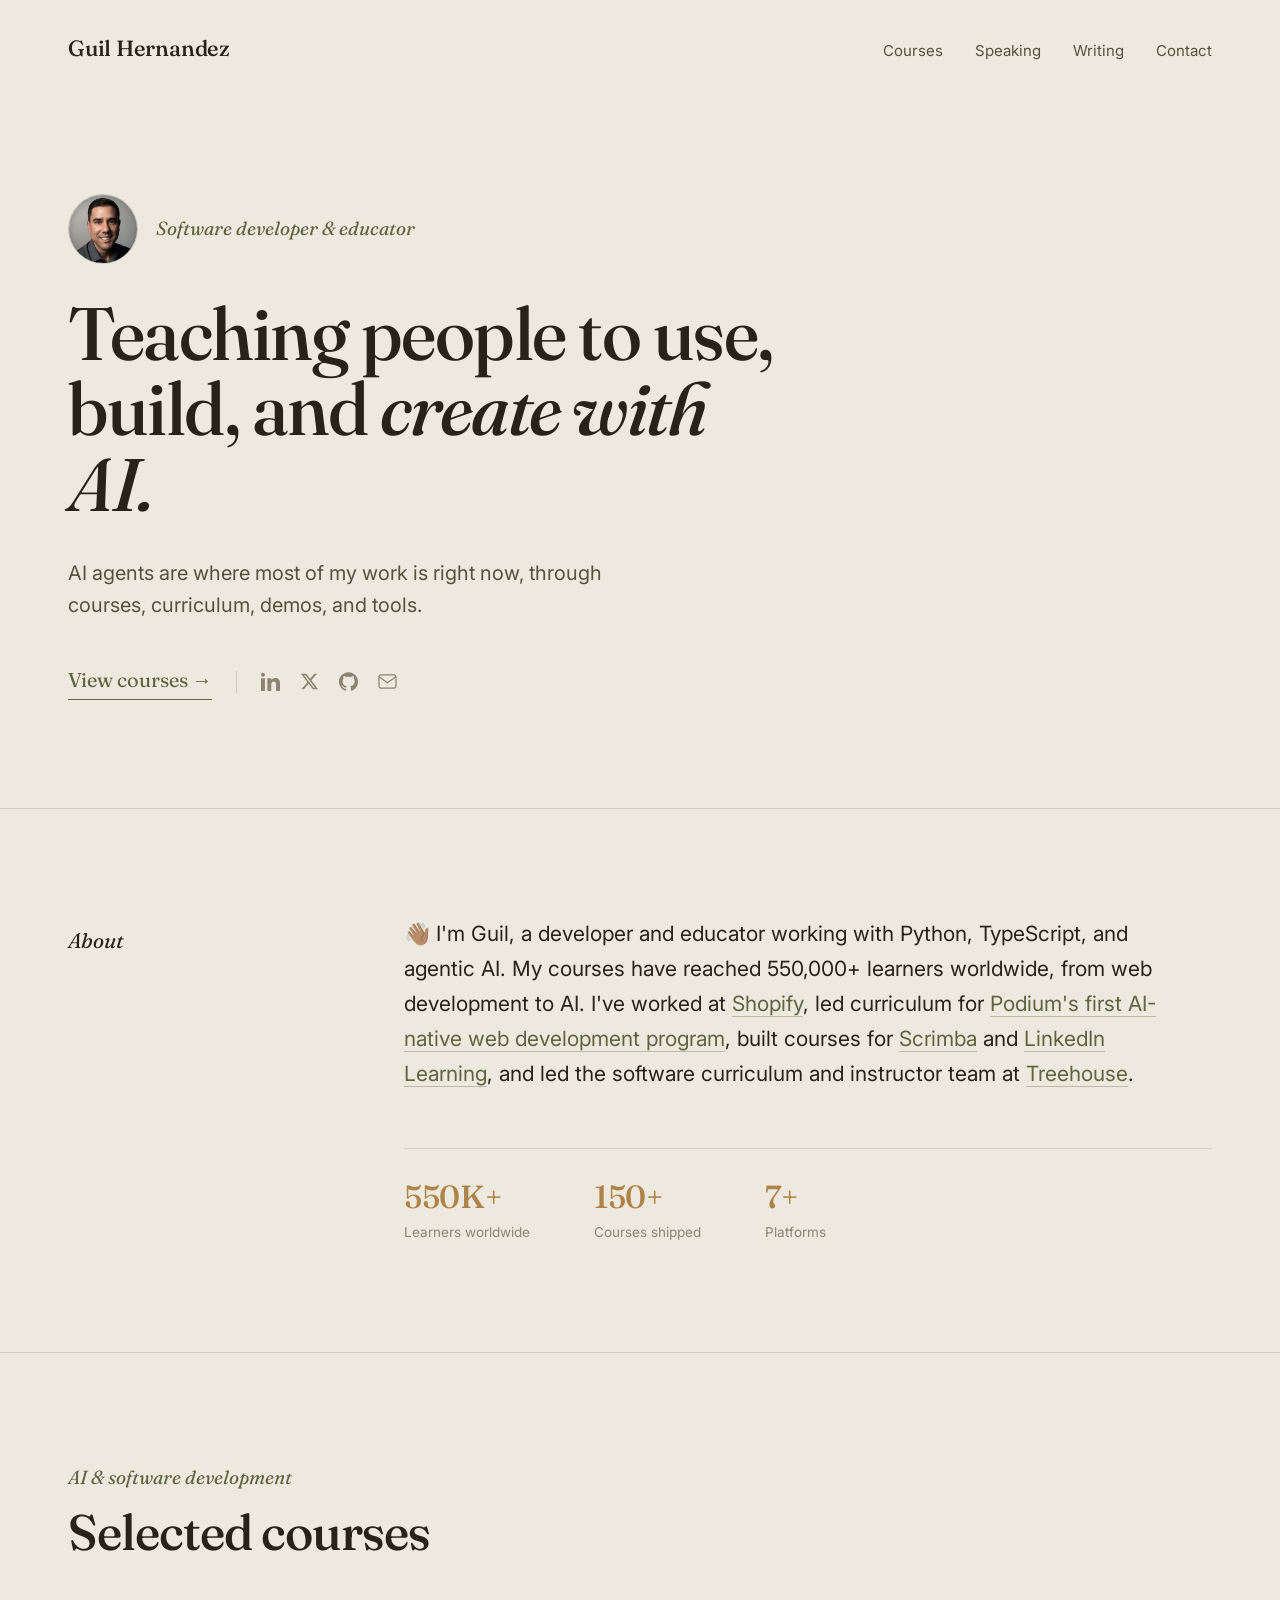
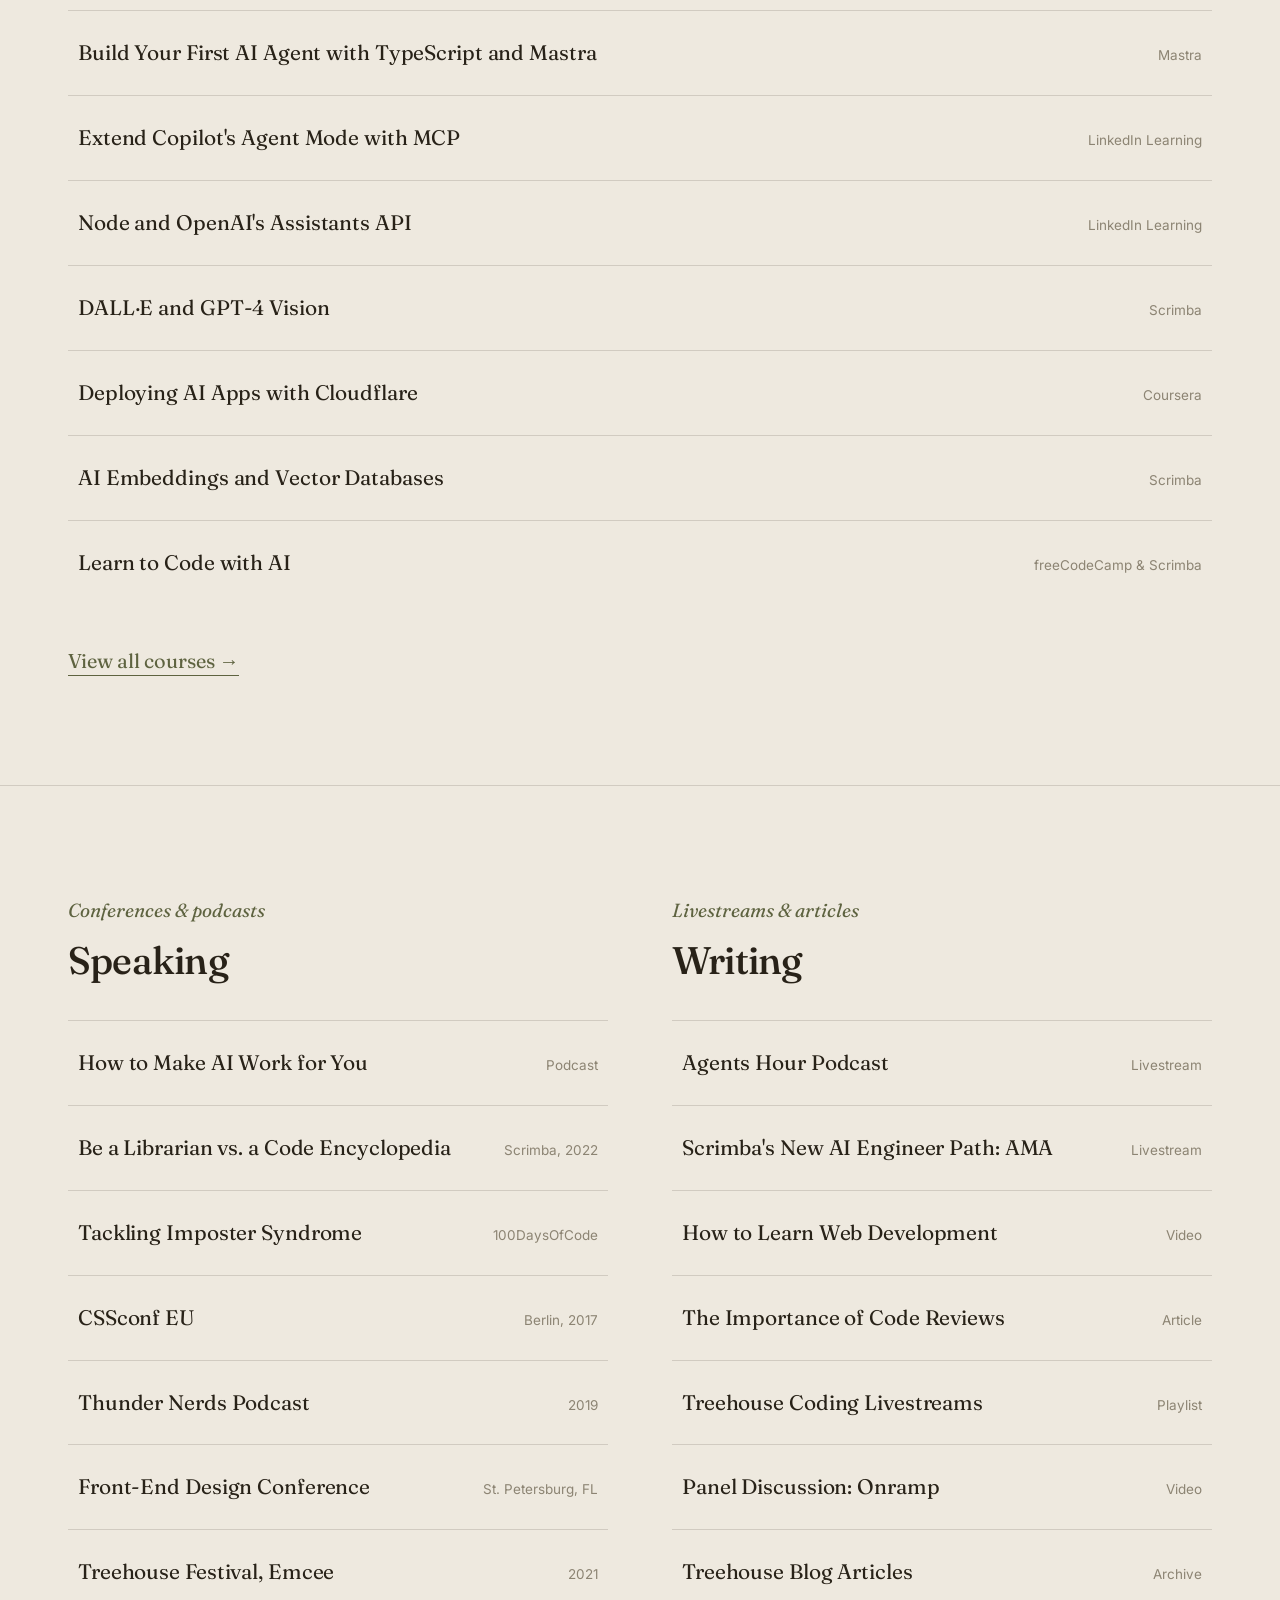
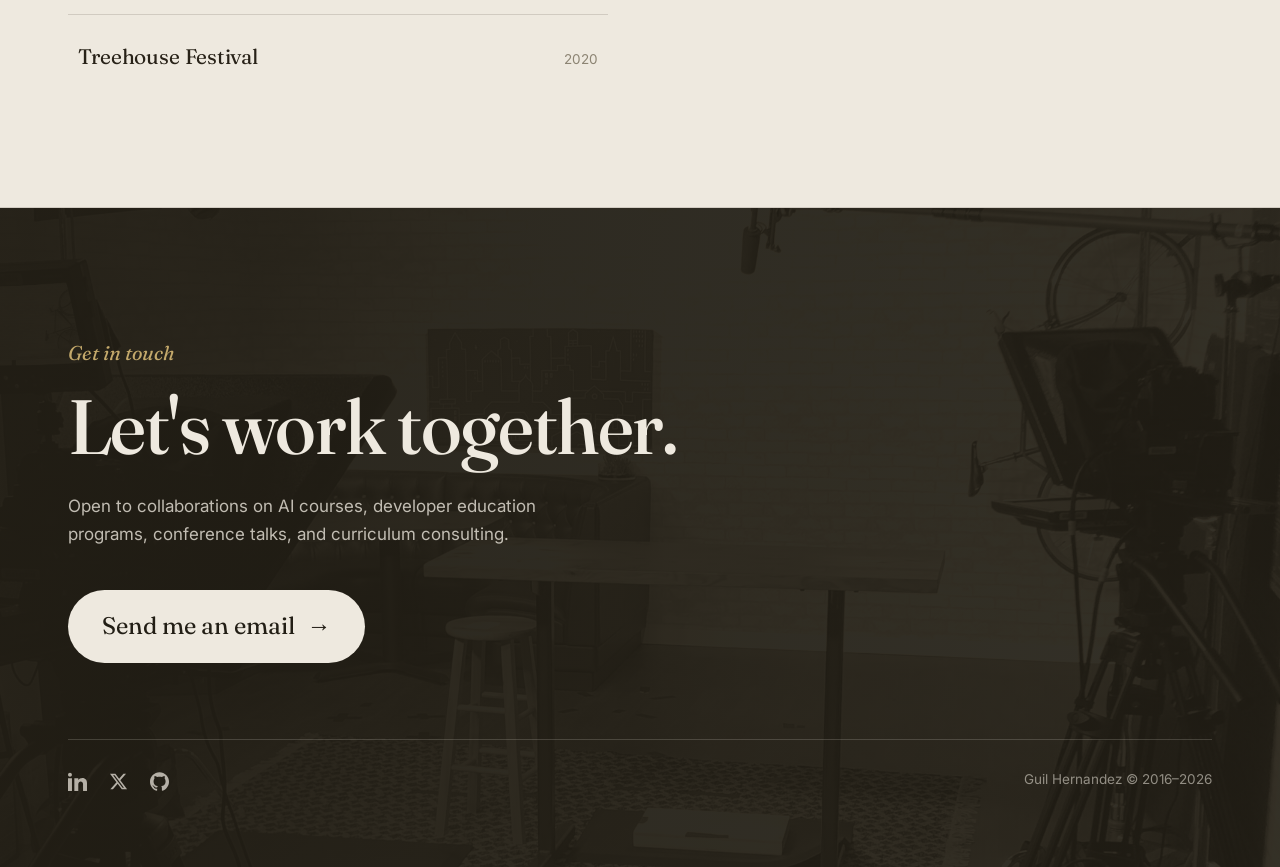
==== commit 4948bd5c: "update bio" ====
--- a/index.html
+++ b/index.html
@@ -73,7 +73,7 @@
 <section class="about" aria-label="About"><div class="wrap about-grid">
   <p class="kicker" style="margin:6px 0 0;">About</p>
   <div>
-    <p>👋🏽 I'm Guil, a developer and educator working with Python, JavaScript, and agentic AI. My courses have reached 550,000+ learners worldwide, from web development to AI. I've worked at <a href="https://www.shopify.com/" target="_blank" rel="noopener">Shopify</a>, led curriculum for <a href="https://www.podium.fas.harvard.edu/coding-for-web" target="_blank" rel="noopener">Podium's first AI-native web development program</a>, built courses for <a href="https://scrimba.com/" target="_blank" rel="noopener">Scrimba</a> and <a href="https://www.linkedin.com/learning/" target="_blank" rel="noopener">LinkedIn Learning</a>, and led the software curriculum and instructor team at <a href="https://teamtreehouse.com/" target="_blank" rel="noopener">Treehouse</a>.</p>
+    <p>👋🏽 I'm Guil, a developer and educator working with Python, TypeScript, and agentic AI. My courses have reached 550,000+ learners worldwide, from web development to AI. I've worked at <a href="https://www.shopify.com/" target="_blank" rel="noopener">Shopify</a>, led curriculum for <a href="https://www.podium.fas.harvard.edu/coding-for-web" target="_blank" rel="noopener">Podium's first AI-native web development program</a>, built courses for <a href="https://scrimba.com/" target="_blank" rel="noopener">Scrimba</a> and <a href="https://www.linkedin.com/learning/instructors/guil-hernandez" target="_blank" rel="noopener">LinkedIn Learning</a>, and led the software curriculum and instructor team at <a href="https://teamtreehouse.com/" target="_blank" rel="noopener">Treehouse</a>.</p>
     <div class="stats">
       <div class="stat"><div class="n">550K+</div><div class="l">Learners worldwide</div></div>
       <div class="stat"><div class="n">150+</div><div class="l">Courses shipped</div></div>
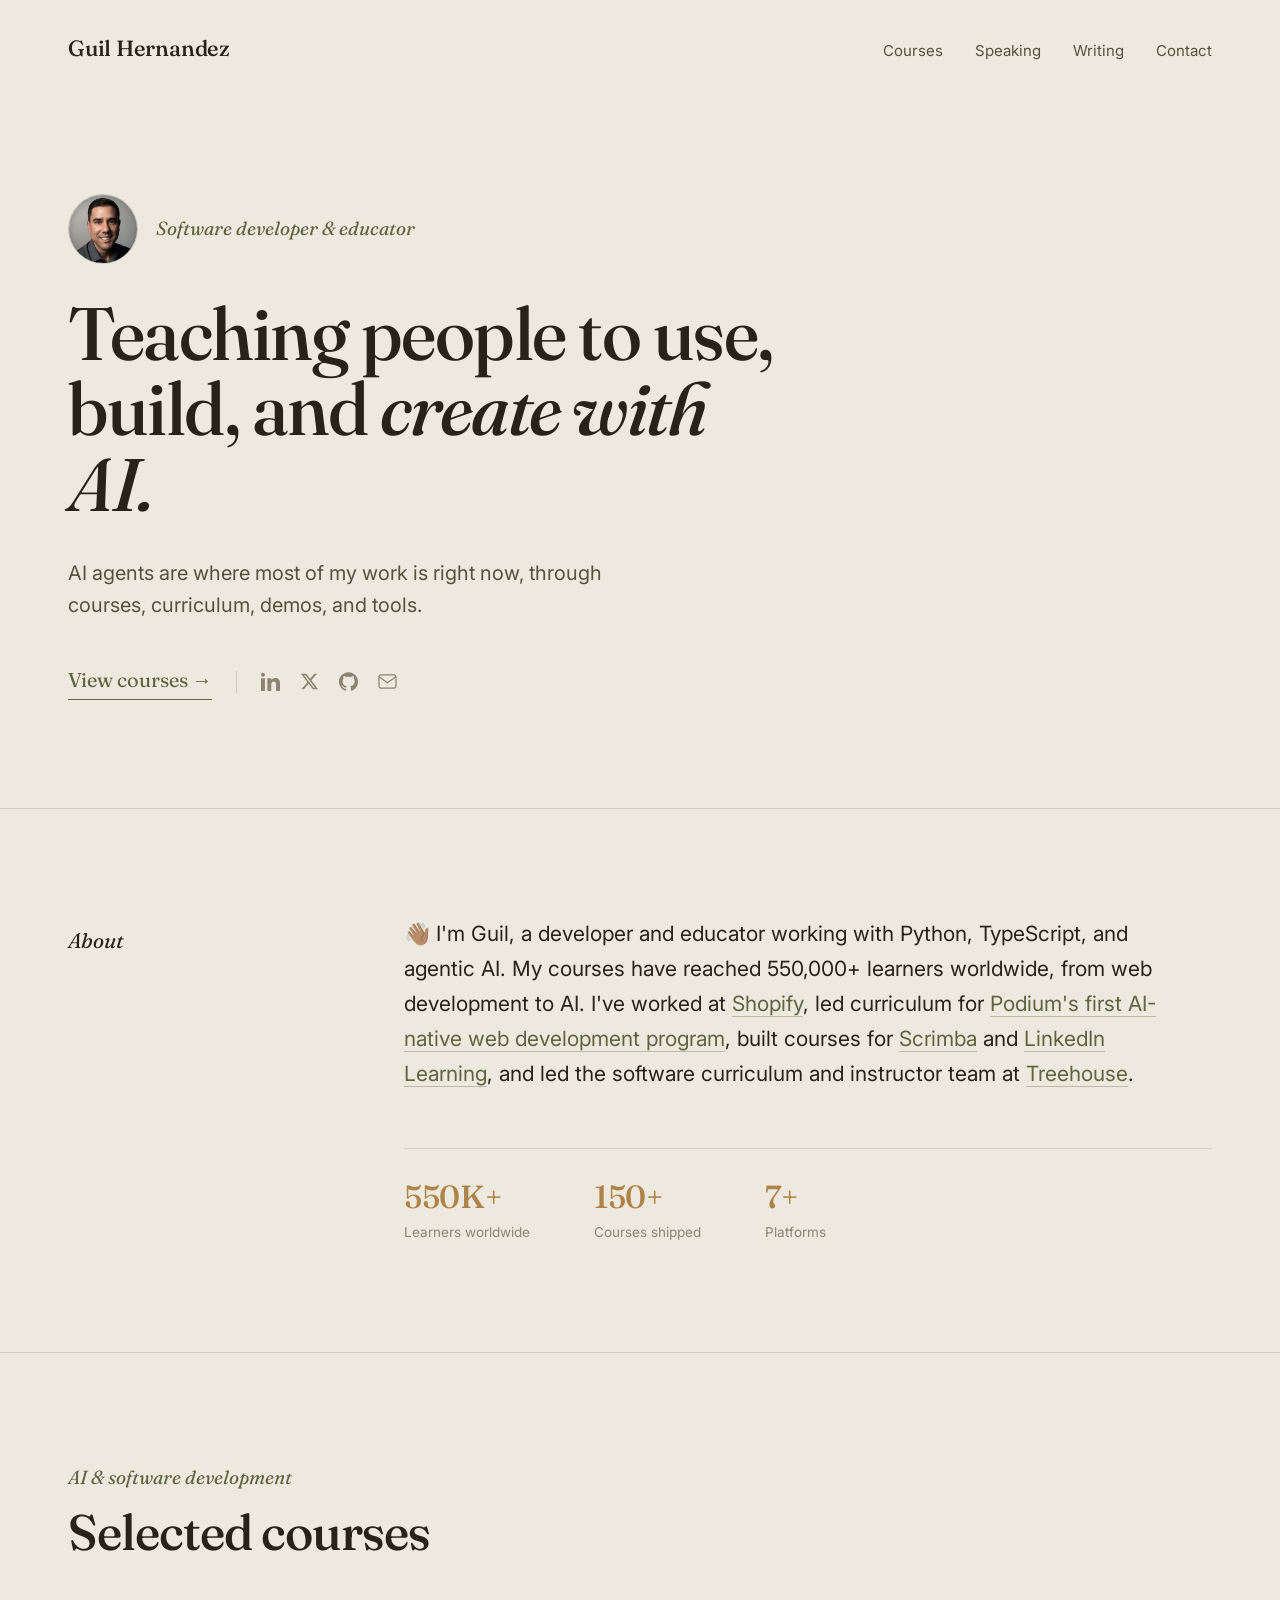
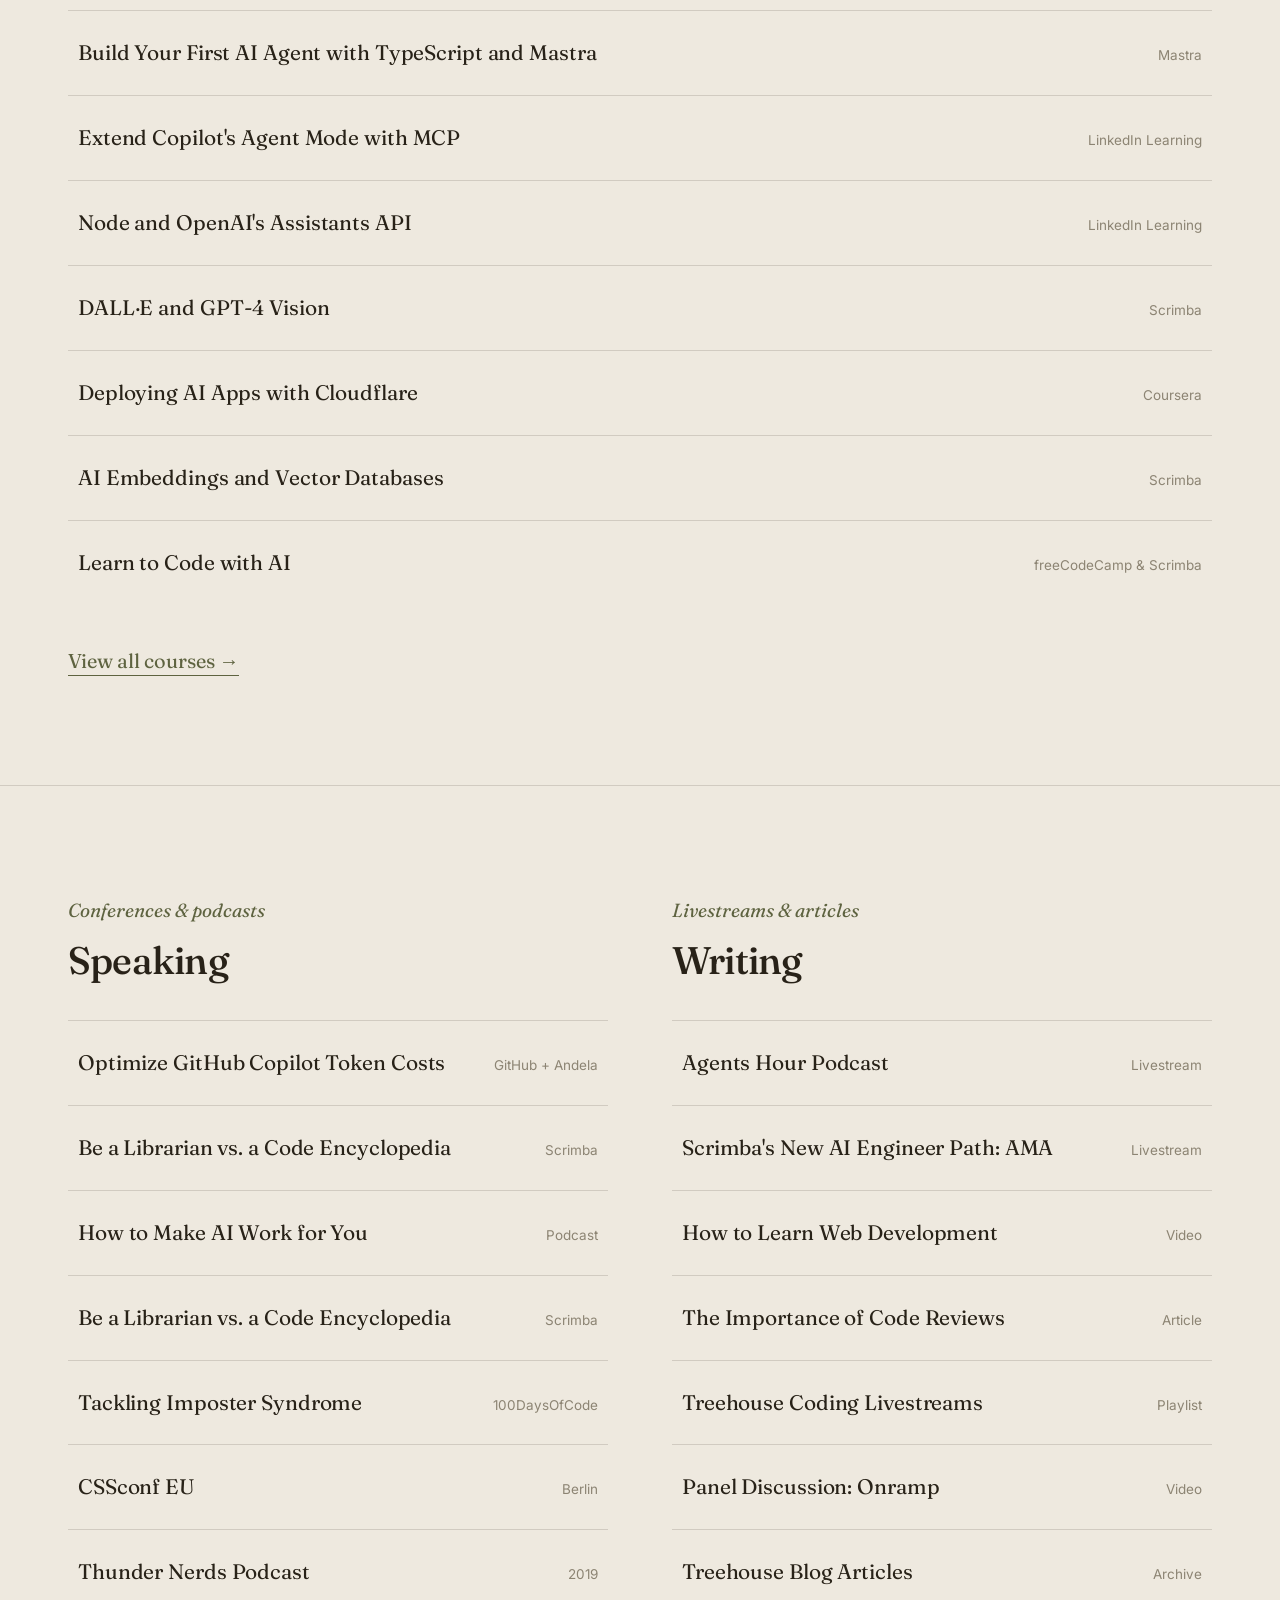
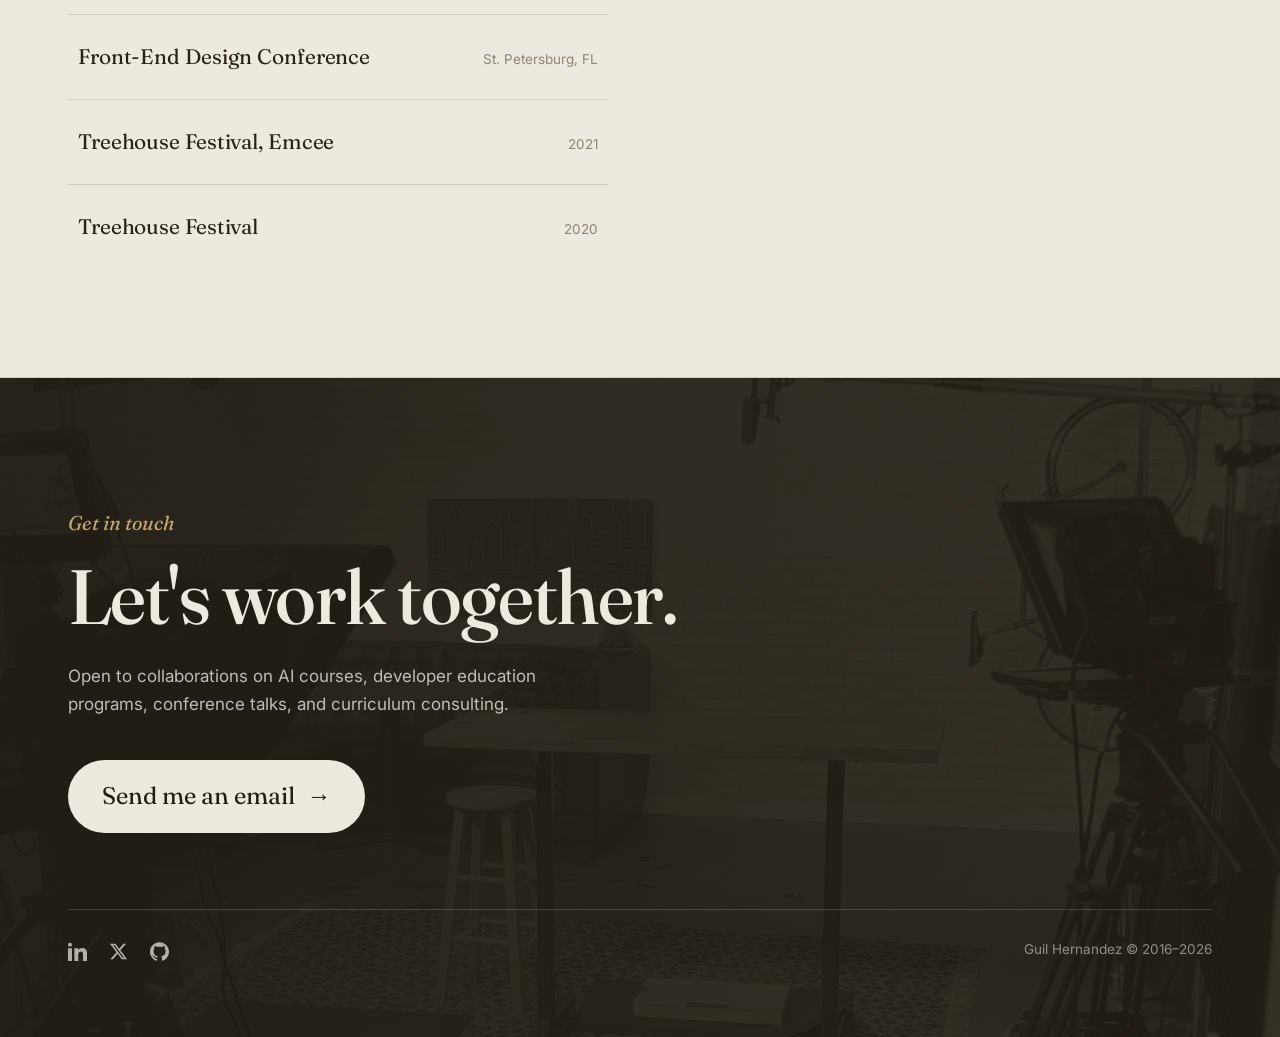
==== commit 3e691cb9: "token opt talk" ====
--- a/index.html
+++ b/index.html
@@ -119,10 +119,12 @@
   <div>
     <div class="blk-head"><p class="kicker">Conferences &amp; podcasts</p><h2 class="title">Speaking</h2></div>
     <div class="list">
+      <a href="https://www.youtube.com/watch?v=kLTK3WMTVJI&t=309s" target="_blank" rel="noopener"><span class="t">Optimize GitHub Copilot Token Costs</span><span class="m">GitHub + Andela</span></a>
+      <a href="https://scrimba.com/podcast/be-a-librarian-not-an-encyclopedia-of-code-how-to-learn-and-teach-better-with-guil-hernandez" target="_blank" rel="noopener"><span class="t">Be a Librarian vs. a Code Encyclopedia</span><span class="m">Scrimba</span></a>
       <a href="https://youtu.be/wS9Pq2zss68" target="_blank" rel="noopener"><span class="t">How to Make AI Work for You</span><span class="m">Podcast</span></a>
-      <a href="https://scrimba.com/podcast/be-a-librarian-not-an-encyclopedia-of-code-how-to-learn-and-teach-better-with-guil-hernandez" target="_blank" rel="noopener"><span class="t">Be a Librarian vs. a Code Encyclopedia</span><span class="m">Scrimba, 2022</span></a>
+      <a href="https://scrimba.com/podcast/be-a-librarian-not-an-encyclopedia-of-code-how-to-learn-and-teach-better-with-guil-hernandez" target="_blank" rel="noopener"><span class="t">Be a Librarian vs. a Code Encyclopedia</span><span class="m">Scrimba</span></a>
       <a href="https://podcasts.apple.com/ca/podcast/week-9-day-46-100-tackling-imposter-syndrome-guil-hernandez/id1506070060?i=1000476408134" target="_blank" rel="noopener"><span class="t">Tackling Imposter Syndrome</span><span class="m">100DaysOfCode</span></a>
-      <a href="https://www.youtube.com/watch?v=UMwunYQGvhs" target="_blank" rel="noopener"><span class="t">CSSconf EU</span><span class="m">Berlin, 2017</span></a>
+      <a href="https://www.youtube.com/watch?v=UMwunYQGvhs" target="_blank" rel="noopener"><span class="t">CSSconf EU</span><span class="m">Berlin</span></a>
       <a href="https://www.thundernerds.io/2019/04/guil-hernandez-front-end-design-conference-2019/" target="_blank" rel="noopener"><span class="t">Thunder Nerds Podcast</span><span class="m">2019</span></a>
       <a href="http://frontenddesignconference.com/speakers.php" target="_blank" rel="noopener"><span class="t">Front-End Design Conference</span><span class="m">St. Petersburg, FL</span></a>
       <a href="https://teamtreehouse.com/library/treehouse-festival-june-2021" target="_blank" rel="noopener"><span class="t">Treehouse Festival, Emcee</span><span class="m">2021</span></a>
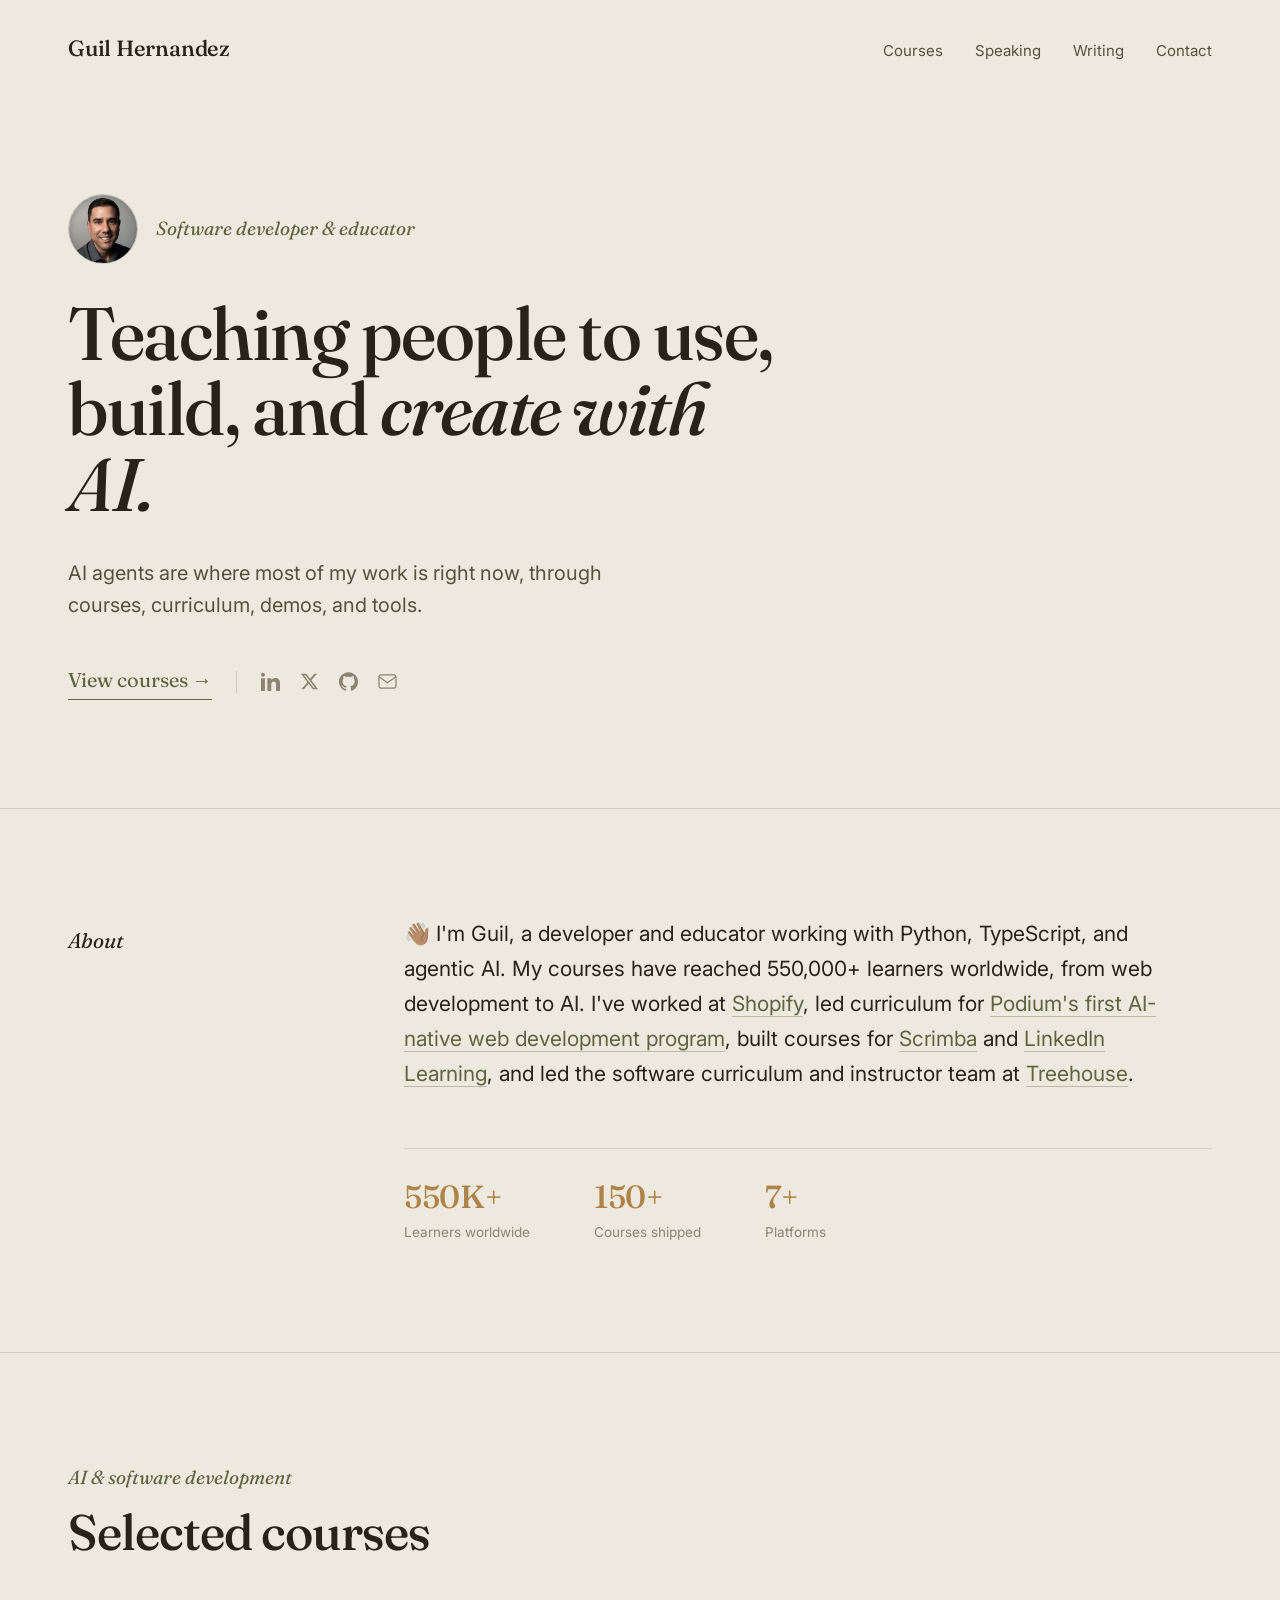
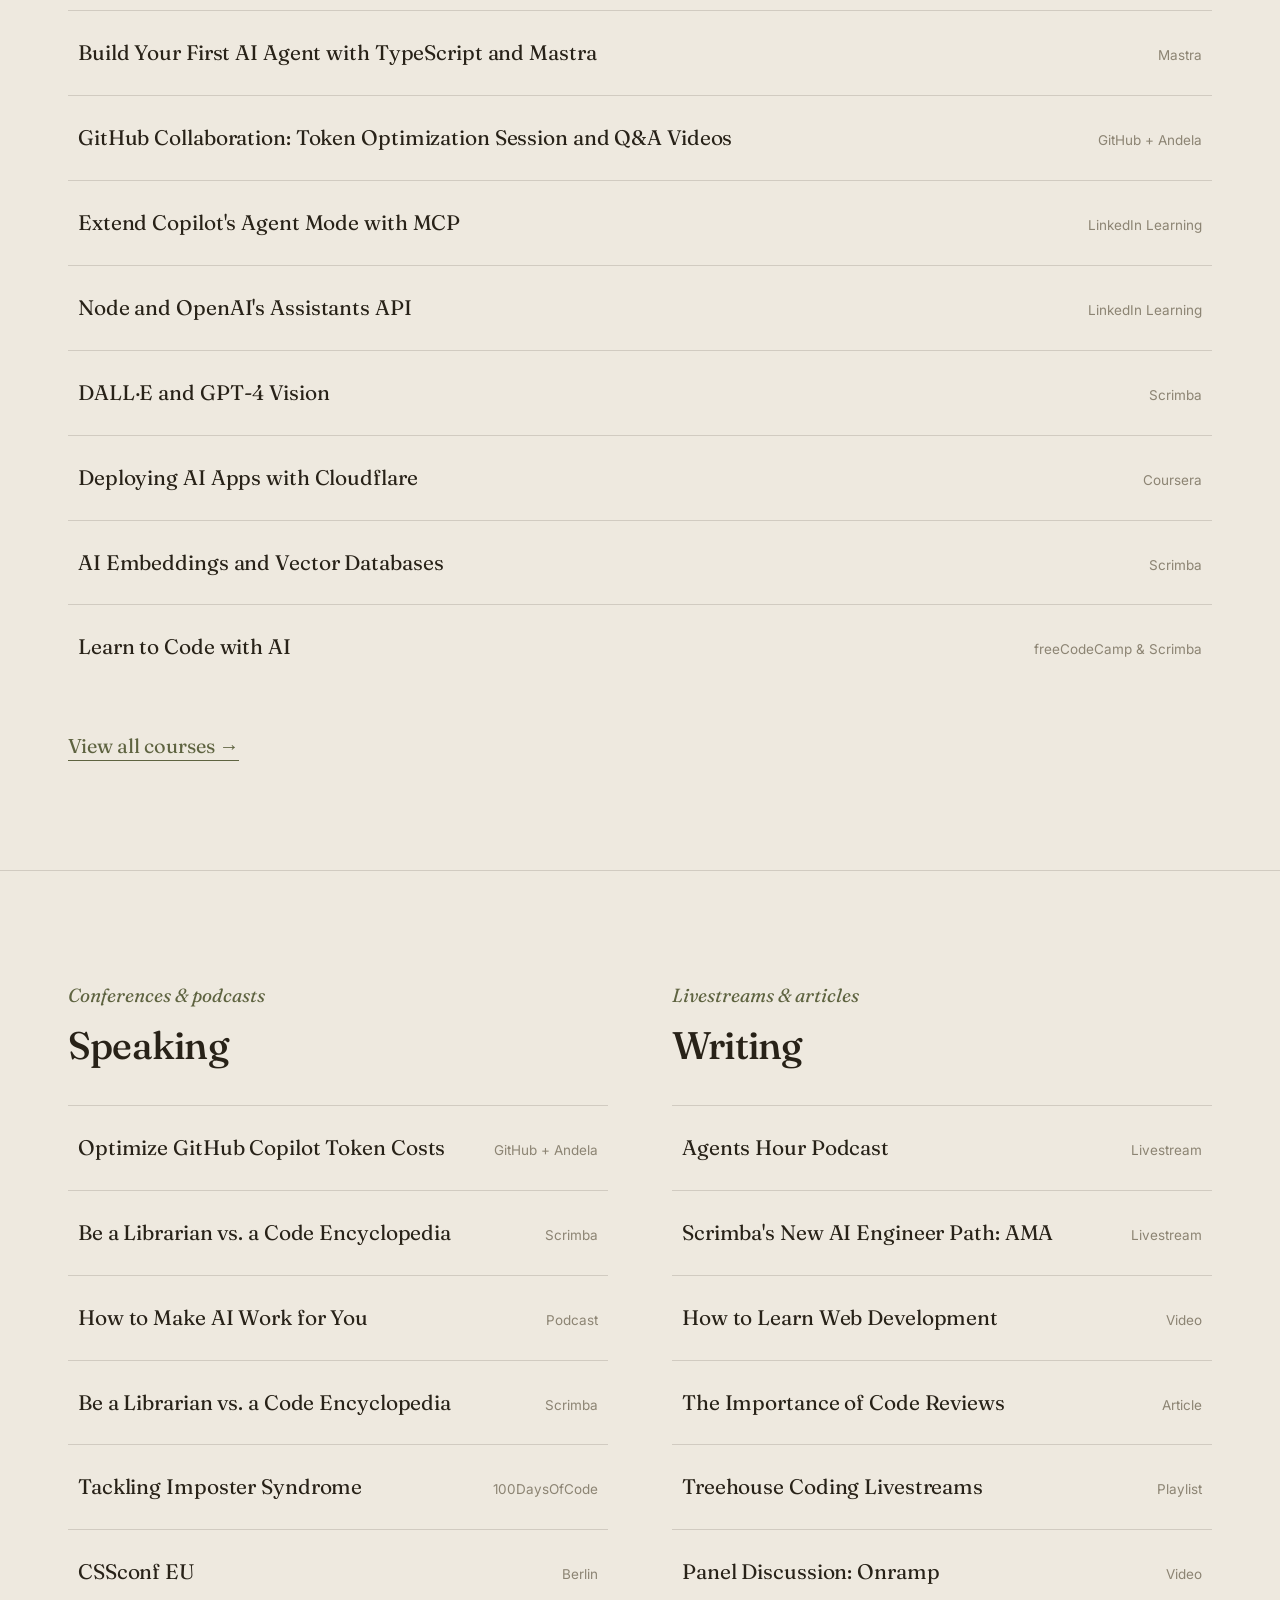
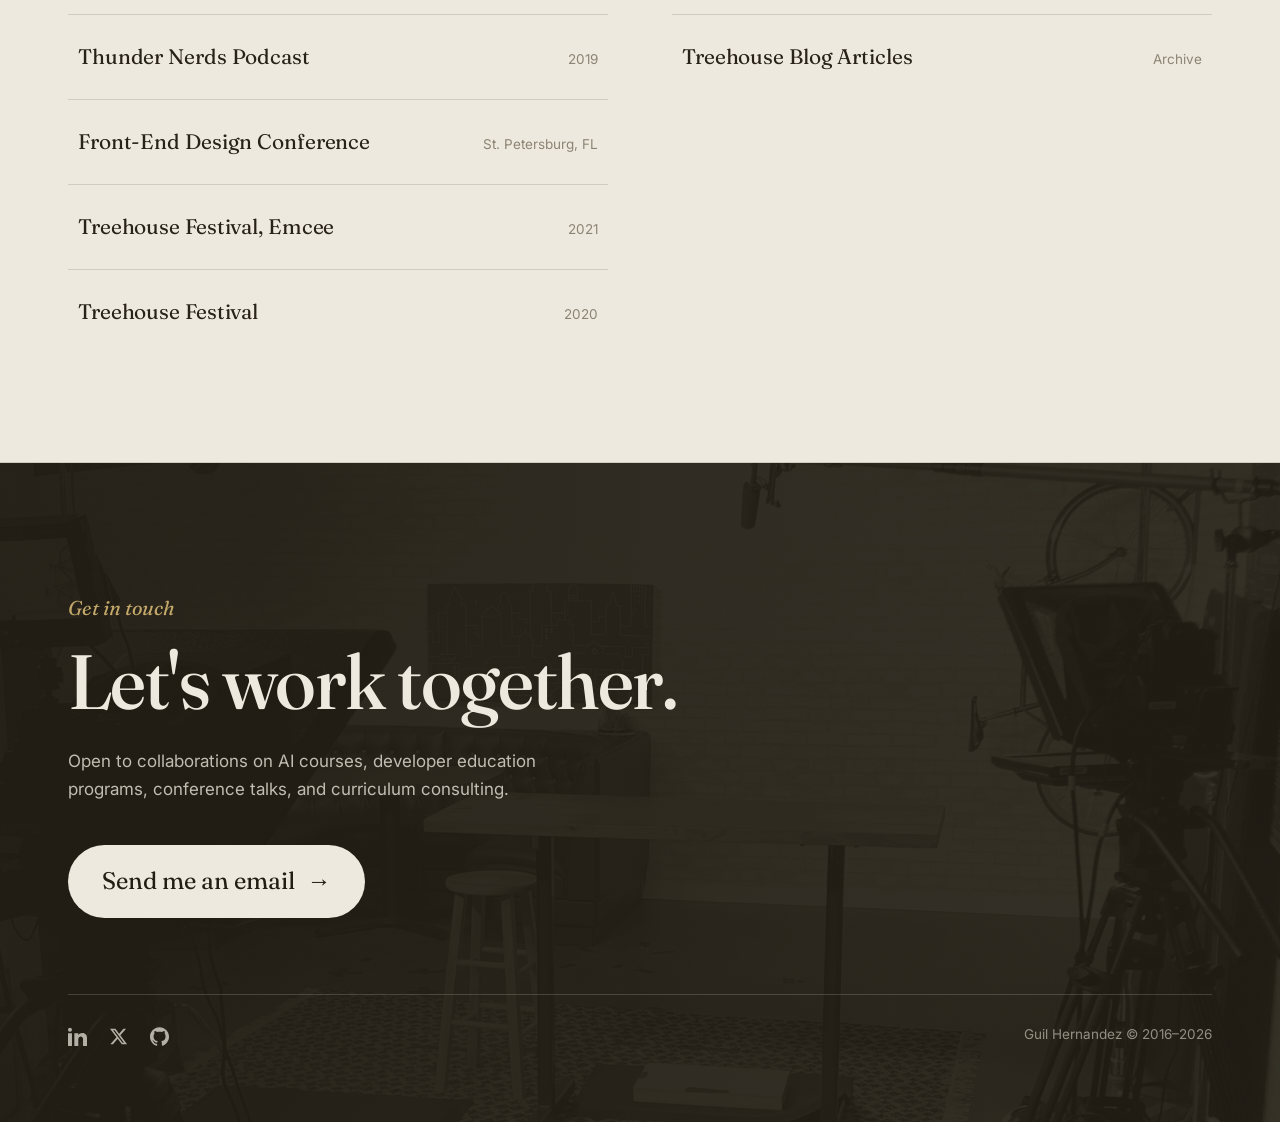
==== commit 715510a2: "add GH session" ====
--- a/index.html
+++ b/index.html
@@ -89,6 +89,7 @@
   </div>
   <div class="list">
     <a href="https://youtu.be/lCmf_qrGfGA?si=zoGhjamcXSFqpfqO" target="_blank" rel="noopener"><span class="t">Build Your First AI Agent with TypeScript and Mastra</span><span class="m">Mastra</span></a>
+    <a href="https://www.andela.com/webinar/optimize-github-copilot-token-costs/watch" target="_blank" rel="noopener"><span class="t">GitHub Collaboration: Token Optimization Session and Q&A Videos</span><span class="m">GitHub + Andela</span></a>
     <a href="https://www.linkedin.com/learning/hands-on-mcp-extend-agent-mode-with-vs-code" target="_blank" rel="noopener"><span class="t">Extend Copilot's Agent Mode with MCP</span><span class="m">LinkedIn Learning</span></a>
     <a href="https://www.linkedin.com/learning/build-a-document-search-assistant-with-node-and-openai-s-assistants-api" target="_blank" rel="noopener"><span class="t">Node and OpenAI's Assistants API</span><span class="m">LinkedIn Learning</span></a>
     <a href="https://scrimba.com/learn/dalle" target="_blank" rel="noopener"><span class="t">DALL·E and GPT-4 Vision</span><span class="m">Scrimba</span></a>
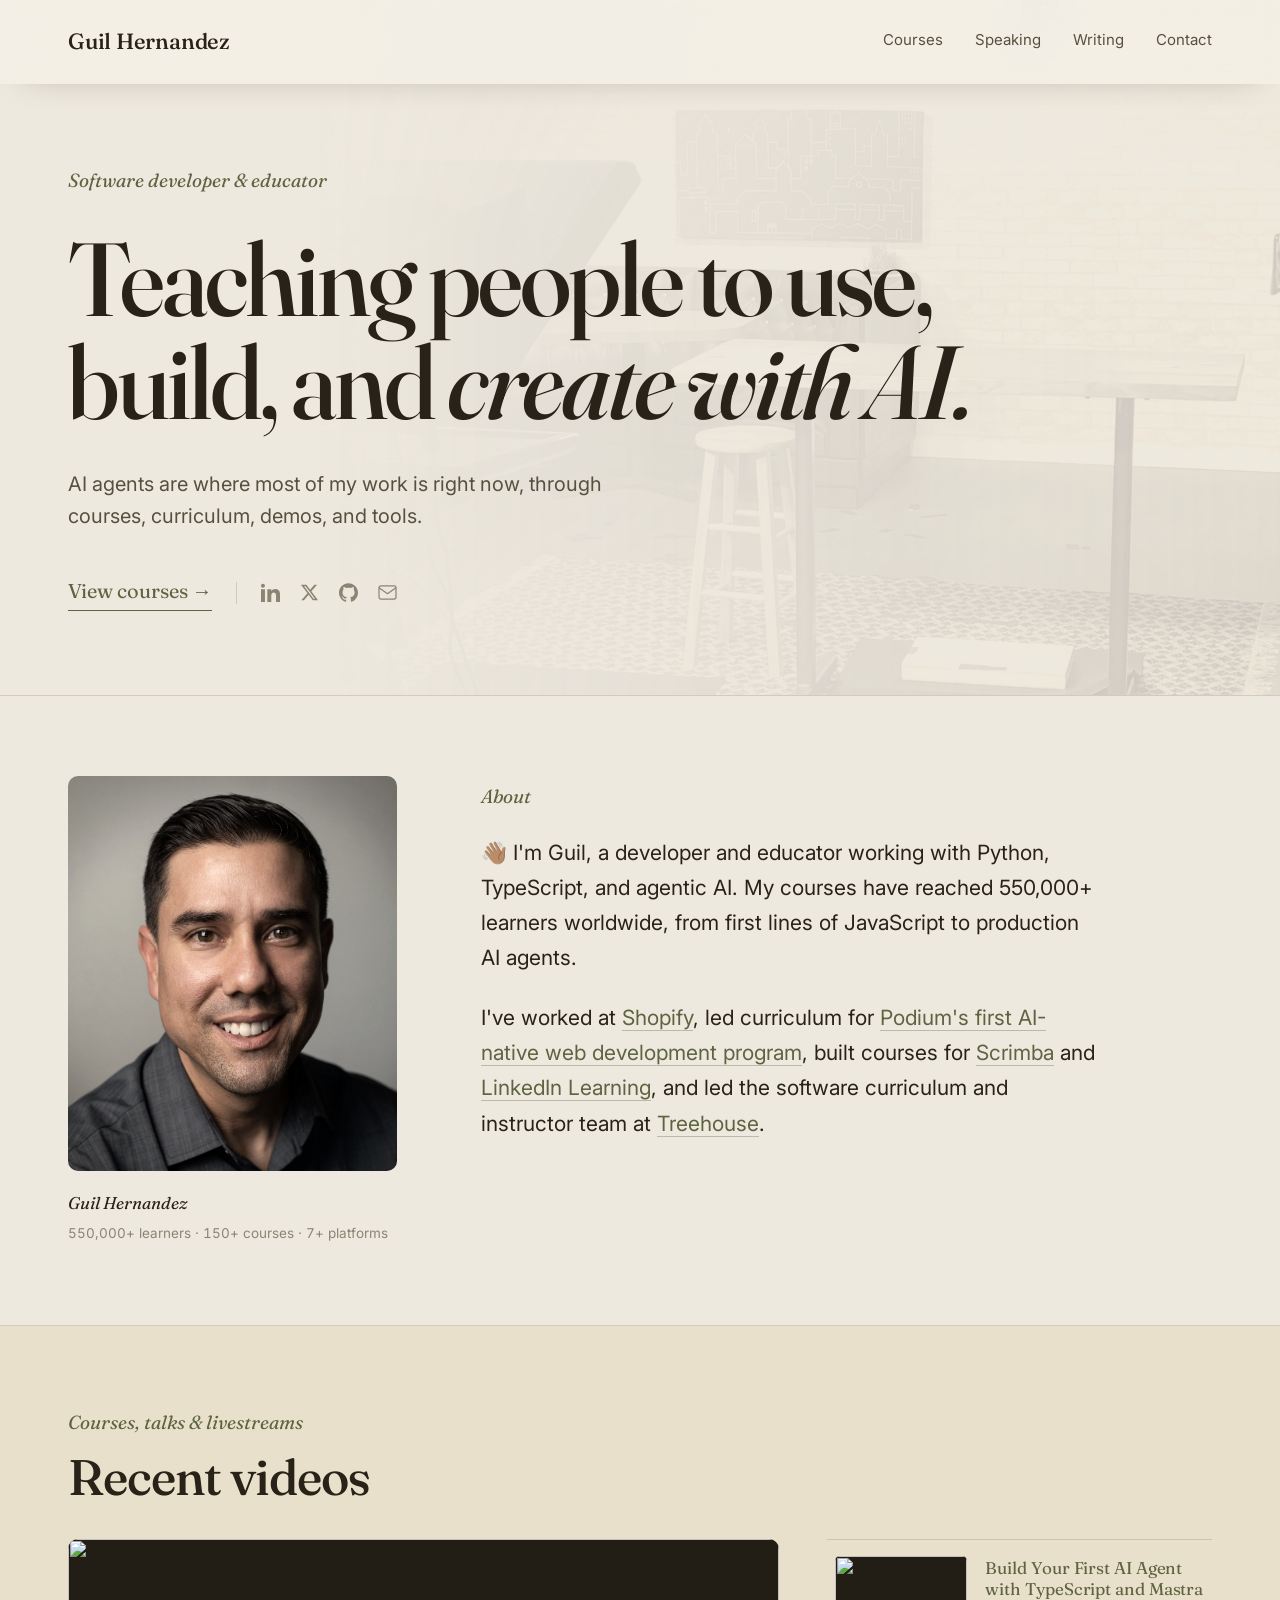
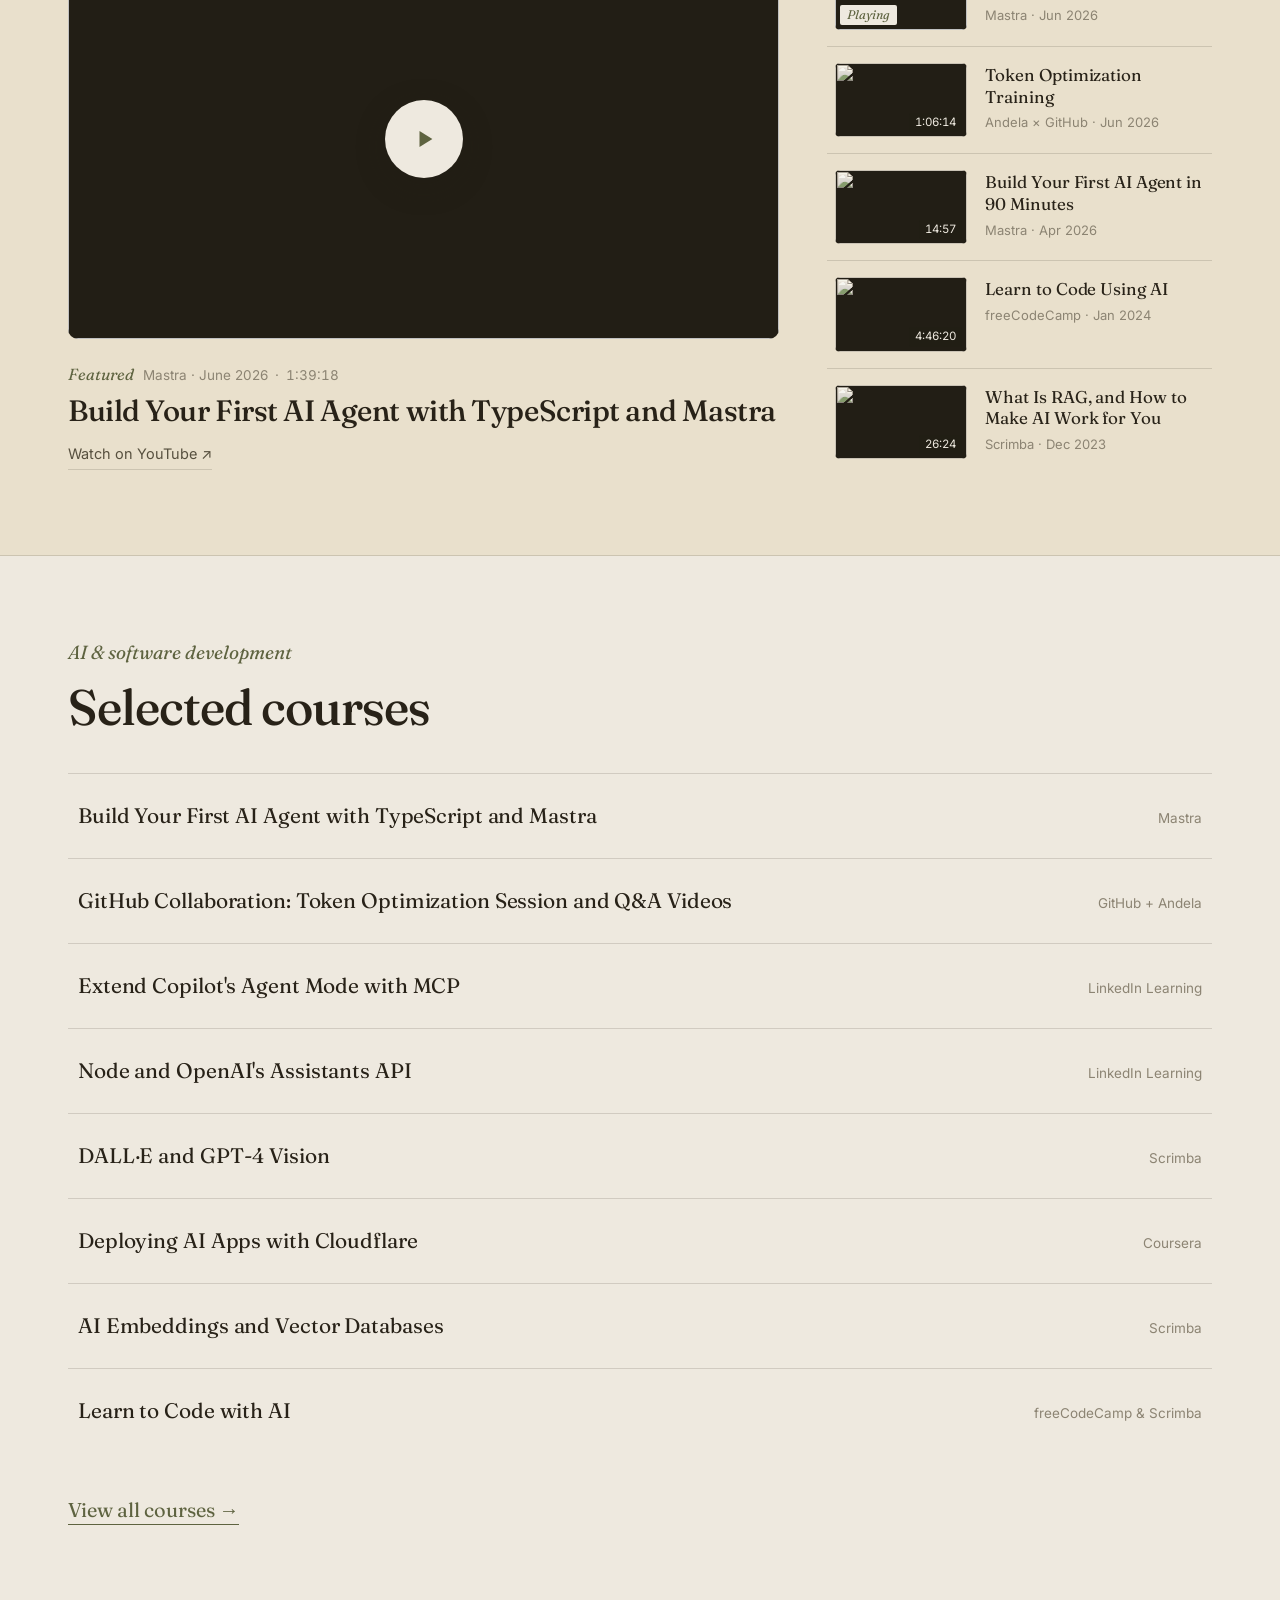
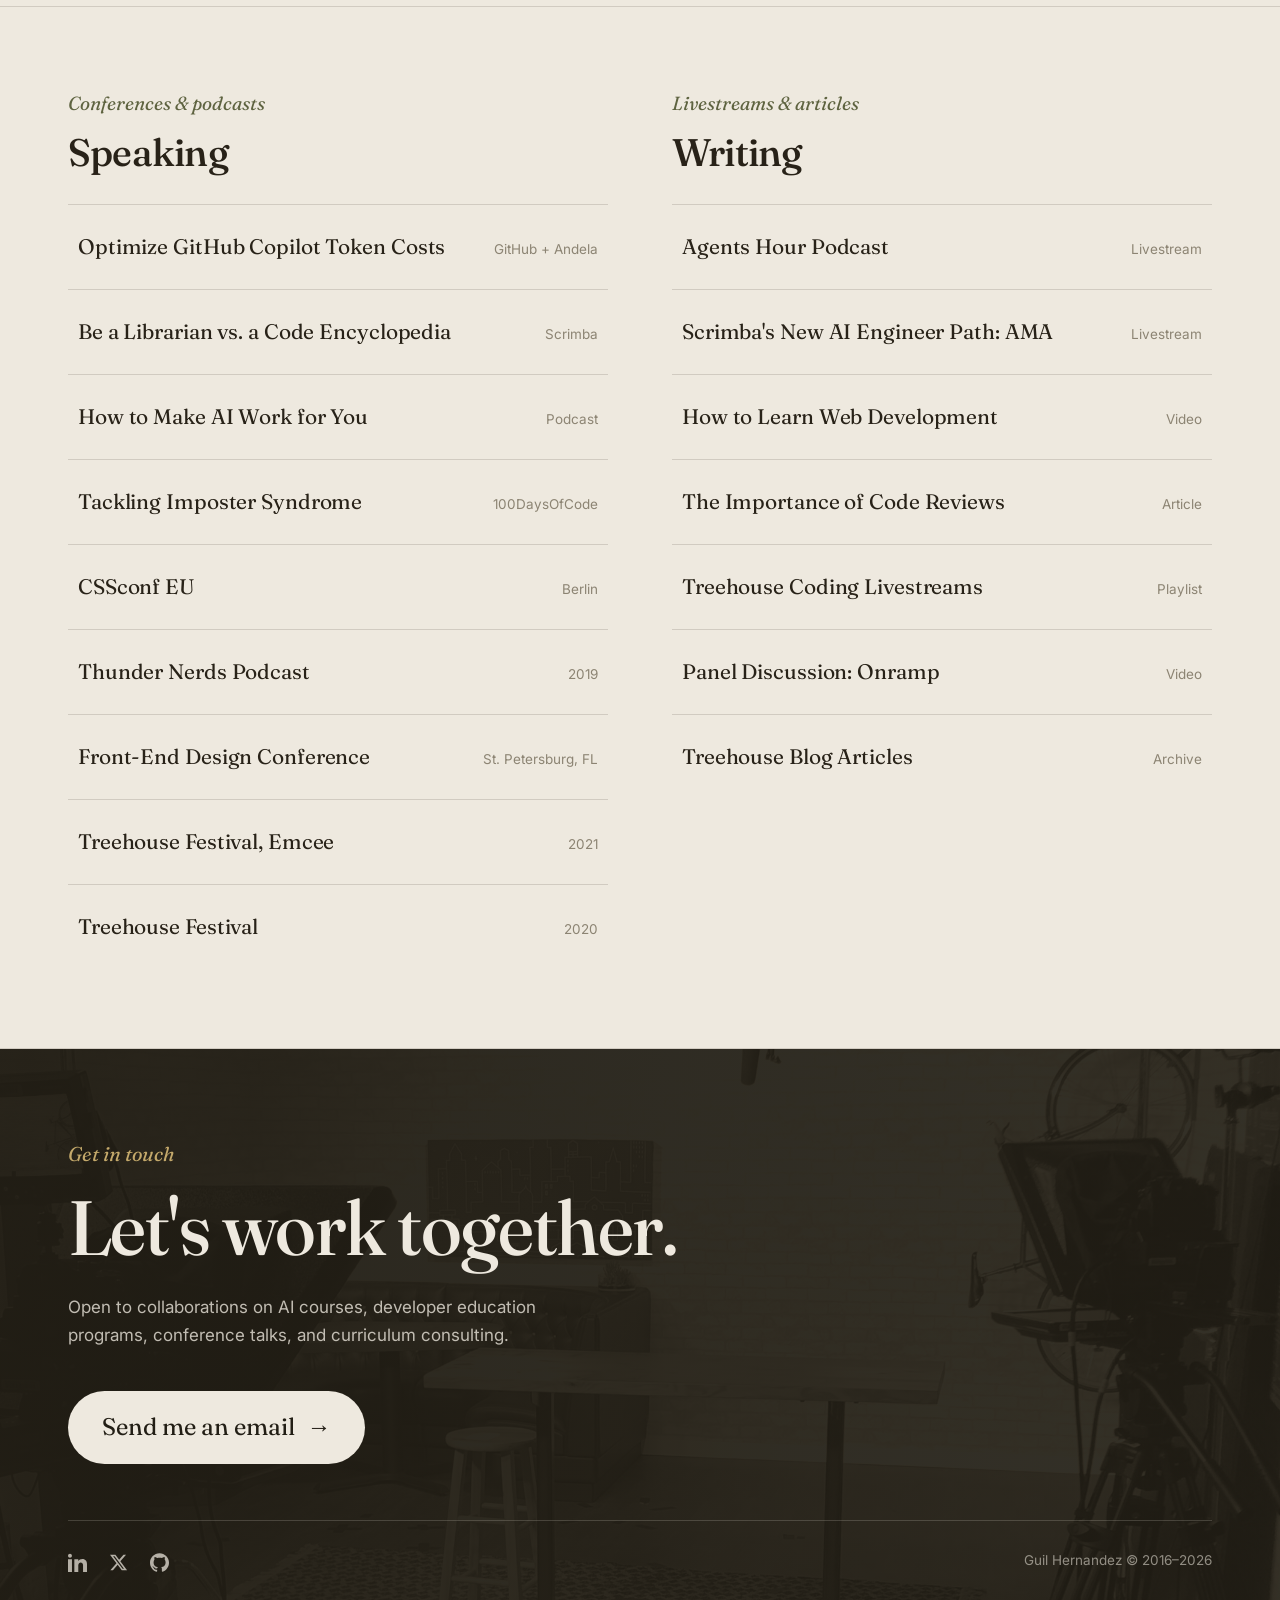
==== commit d5426a3f: "redesign hero, about, and videos; add structured data, sitemap, og image Co-Authored-By: Claude Opus" ====
--- a/index.html
+++ b/index.html
@@ -4,20 +4,67 @@
   <meta charset="utf-8" />
   <meta name="viewport" content="width=device-width, initial-scale=1" />
   <title>Guil Hernandez · Software Developer &amp; Educator</title>
-  <meta name="description" content="Guil Hernandez is a software developer and educator creating courses on JavaScript, Python, and agentic AI. His courses have reached 500,000+ learners worldwide." />
+  <meta name="description" content="Guil Hernandez is a software developer and educator creating courses on JavaScript, Python, and agentic AI. His courses have reached 550,000+ learners worldwide." />
   <link rel="canonical" href="https://guilhernandez.com/" />
 
   <!-- Open Graph / Twitter -->
   <meta property="og:type" content="website" />
   <meta property="og:url" content="https://guilhernandez.com/" />
   <meta property="og:title" content="Guil Hernandez · Software Developer &amp; Educator" />
-  <meta property="og:description" content="Courses and curriculum on JavaScript, Python, and agentic AI, reaching 500,000+ learners worldwide." />
-  <meta property="og:image" content="https://guilhernandez.com/512.png" />
-  <meta name="twitter:card" content="summary" />
+  <meta property="og:description" content="Courses and curriculum on JavaScript, Python, and agentic AI, reaching 550,000+ learners worldwide." />
+  <meta property="og:image" content="https://guilhernandez.com/og-image.jpg" />
+  <meta property="og:image:width" content="1200" />
+  <meta property="og:image:height" content="630" />
+  <meta property="og:image:alt" content="Guil Hernandez, software developer and educator" />
+  <meta name="twitter:card" content="summary_large_image" />
   <meta name="twitter:site" content="@guilh" />
   <meta name="twitter:title" content="Guil Hernandez · Software Developer &amp; Educator" />
-  <meta name="twitter:description" content="Courses and curriculum on JavaScript, Python, and agentic AI, reaching 500,000+ learners worldwide." />
-  <meta name="twitter:image" content="https://guilhernandez.com/512.png" />
+  <meta name="twitter:description" content="Courses and curriculum on JavaScript, Python, and agentic AI, reaching 550,000+ learners worldwide." />
+  <meta name="twitter:image" content="https://guilhernandez.com/og-image.jpg" />
+
+  <!-- Structured data: who this page is about (keep in sync with the page; see AGENTS.md) -->
+  <script type="application/ld+json">
+  {
+    "@context": "https://schema.org",
+    "@graph": [
+      {
+        "@type": "ProfilePage",
+        "@id": "https://guilhernandez.com/#page",
+        "url": "https://guilhernandez.com/",
+        "name": "Guil Hernandez · Software Developer & Educator",
+        "dateModified": "2026-09-23",
+        "mainEntity": { "@id": "https://guilhernandez.com/#person" }
+      },
+      {
+        "@type": "Person",
+        "@id": "https://guilhernandez.com/#person",
+        "name": "Guil Hernandez",
+        "url": "https://guilhernandez.com/",
+        "image": "https://guilhernandez.com/assets/guil.jpg",
+        "jobTitle": "Software Developer and Educator",
+        "description": "Developer and educator creating courses and curriculum on AI agents, JavaScript, TypeScript, and Python. His courses have reached 550,000+ learners worldwide.",
+        "knowsAbout": ["AI agents", "TypeScript", "JavaScript", "Python", "Developer education"],
+        "sameAs": [
+          "https://www.linkedin.com/in/guiljh/",
+          "https://github.com/Guilh",
+          "https://twitter.com/guilh",
+          "https://www.linkedin.com/learning/instructors/guil-hernandez"
+        ]
+      },
+      {
+        "@type": "VideoObject",
+        "name": "Build Your First AI Agent with TypeScript and Mastra",
+        "description": "A free, end-to-end course on building your first AI agent with TypeScript and the Mastra framework.",
+        "thumbnailUrl": "https://i.ytimg.com/vi/lCmf_qrGfGA/maxresdefault.jpg",
+        "uploadDate": "2026-06-16T06:13:47-07:00",
+        "duration": "PT1H39M18S",
+        "embedUrl": "https://www.youtube.com/embed/lCmf_qrGfGA",
+        "url": "https://www.youtube.com/watch?v=lCmf_qrGfGA",
+        "creator": { "@id": "https://guilhernandez.com/#person" }
+      }
+    ]
+  }
+  </script>
 
   <link rel="icon" type="image/png" href="/192.png" />
   <link rel="apple-touch-icon" href="/192.png" />
@@ -51,11 +98,10 @@
 
 <main>
 
-<header class="hero"><div class="wrap hero-in">
-  <div class="idline">
-    <img class="avatar" src="assets/guil.jpg" alt="Guil Hernandez" width="60" height="60" />
-    <p class="kicker">Software developer &amp; educator</p>
-  </div>
+<header class="hero">
+  <img class="hero-bg" src="assets/banner-bg.jpg" alt="" />
+  <div class="wrap hero-in">
+  <p class="kicker hero-kicker">Software developer &amp; educator</p>
   <h1>Teaching people to use, build, and <span class="it">create with AI.</span></h1>
   <p class="standfirst">AI agents are where most of my work is right now, through courses, curriculum, demos, and tools.</p>
   <div class="hero-cta">
@@ -70,15 +116,67 @@
   </div>
 </div></header>
 
-<section class="about" aria-label="About"><div class="wrap about-grid">
-  <p class="kicker" style="margin:6px 0 0;">About</p>
-  <div>
-    <p>👋🏽 I'm Guil, a developer and educator working with Python, TypeScript, and agentic AI. My courses have reached 550,000+ learners worldwide, from web development to AI. I've worked at <a href="https://www.shopify.com/" target="_blank" rel="noopener">Shopify</a>, led curriculum for <a href="https://www.podium.fas.harvard.edu/coding-for-web" target="_blank" rel="noopener">Podium's first AI-native web development program</a>, built courses for <a href="https://scrimba.com/" target="_blank" rel="noopener">Scrimba</a> and <a href="https://www.linkedin.com/learning/instructors/guil-hernandez" target="_blank" rel="noopener">LinkedIn Learning</a>, and led the software curriculum and instructor team at <a href="https://teamtreehouse.com/" target="_blank" rel="noopener">Treehouse</a>.</p>
-    <div class="stats">
-      <div class="stat"><div class="n">550K+</div><div class="l">Learners worldwide</div></div>
-      <div class="stat"><div class="n">150+</div><div class="l">Courses shipped</div></div>
-      <div class="stat"><div class="n">7+</div><div class="l">Platforms</div></div>
-    </div>
+<section class="profile" aria-labelledby="about-title"><div class="wrap profile-grid">
+  <figure class="portrait">
+    <img src="assets/guil.jpg" alt="Portrait of Guil Hernandez" width="1011" height="1011" loading="lazy" decoding="async" />
+    <figcaption>
+      <span class="cap-name">Guil Hernandez</span>
+      <span class="cap-figs"><span>550,000+ learners</span> · <span>150+ courses</span> · <span>7+ platforms</span></span>
+    </figcaption>
+  </figure>
+
+  <div class="profile-body">
+    <h2 class="kicker" id="about-title">About</h2>
+    <div class="bio">
+      <p>👋🏽 I'm Guil, a developer and educator working with Python, TypeScript, and agentic AI. My courses have reached 550,000+ learners worldwide, from first lines of JavaScript to production AI agents.</p>
+      <p>I've worked at <a href="https://www.shopify.com/" target="_blank" rel="noopener">Shopify</a>, led curriculum for <a href="https://www.podium.fas.harvard.edu/coding-for-web" target="_blank" rel="noopener">Podium's first AI-native web development program</a>, built courses for <a href="https://scrimba.com/" target="_blank" rel="noopener">Scrimba</a> and <a href="https://www.linkedin.com/learning/instructors/guil-hernandez" target="_blank" rel="noopener">LinkedIn Learning</a>, and led the software curriculum and instructor team at <a href="https://teamtreehouse.com/" target="_blank" rel="noopener">Treehouse</a>.</p>
+    </div>
+  </div>
+</div></section>
+
+<section class="screen" id="videos" aria-labelledby="videos-title"><div class="wrap">
+  <div class="blk-head">
+    <p class="kicker">Courses, talks &amp; livestreams</p>
+    <h2 class="title" id="videos-title">Recent videos</h2>
+  </div>
+
+  <div class="screen-grid">
+    <div class="player">
+      <div class="player-frame" data-video="lCmf_qrGfGA">
+        <img class="player-poster" src="https://i.ytimg.com/vi/lCmf_qrGfGA/maxresdefault.jpg" alt="" loading="lazy" decoding="async" />
+        <a class="player-play" href="https://www.youtube.com/watch?v=lCmf_qrGfGA" target="_blank" rel="noopener" aria-label="Play Build Your First AI Agent with TypeScript and Mastra">
+          <svg viewBox="0 0 16 16" aria-hidden="true"><path d="M5 2.6v10.8l8.6-5.4z" fill="currentColor"/></svg>
+        </a>
+      </div>
+      <div class="player-cap">
+        <p class="player-meta"><span class="featured">Featured</span><span class="pm-text">Mastra · June 2026</span><span class="rt">1:39:18</span></p>
+        <h3 class="player-title">Build Your First AI Agent with TypeScript and Mastra</h3>
+        <a class="player-yt" href="https://www.youtube.com/watch?v=lCmf_qrGfGA" target="_blank" rel="noopener">Watch on YouTube <span class="arw">↗</span></a>
+      </div>
+    </div>
+
+    <ol class="queue" aria-label="Recent videos">
+      <li><a href="https://www.youtube.com/watch?v=lCmf_qrGfGA" target="_blank" rel="noopener" class="q" aria-current="true" data-id="lCmf_qrGfGA" data-title="Build Your First AI Agent with TypeScript and Mastra" data-meta="Mastra · June 2026" data-rt="1:39:18">
+        <span class="q-thumb"><img src="https://i.ytimg.com/vi/lCmf_qrGfGA/mqdefault.jpg" alt="" loading="lazy" /><span class="q-rt">1:39:18</span></span>
+        <span class="q-text"><span class="q-t">Build Your First AI Agent with TypeScript and Mastra</span><span class="q-m">Mastra · Jun 2026</span></span>
+      </a></li>
+      <li><a href="https://www.youtube.com/watch?v=kLTK3WMTVJI&amp;t=310s" target="_blank" rel="noopener" class="q" data-id="kLTK3WMTVJI" data-start="310" data-title="Token Optimization Training" data-meta="Andela × GitHub · June 2026" data-rt="1:06:14">
+        <span class="q-thumb"><img src="https://i.ytimg.com/vi/kLTK3WMTVJI/mqdefault.jpg" alt="" loading="lazy" /><span class="q-rt">1:06:14</span></span>
+        <span class="q-text"><span class="q-t">Token Optimization Training</span><span class="q-m">Andela × GitHub · Jun 2026</span></span>
+      </a></li>
+      <li><a href="https://www.youtube.com/watch?v=i_gtfrxNHgE" target="_blank" rel="noopener" class="q" data-id="i_gtfrxNHgE" data-title="Build Your First AI Agent in 90 Minutes" data-meta="Mastra · April 2026" data-rt="14:57">
+        <span class="q-thumb"><img src="https://i.ytimg.com/vi/i_gtfrxNHgE/mqdefault.jpg" alt="" loading="lazy" /><span class="q-rt">14:57</span></span>
+        <span class="q-text"><span class="q-t">Build Your First AI Agent in 90 Minutes</span><span class="q-m">Mastra · Apr 2026</span></span>
+      </a></li>
+      <li><a href="https://www.youtube.com/watch?v=dJhlMn2otxA" target="_blank" rel="noopener" class="q" data-id="dJhlMn2otxA" data-title="Learn to Code Using AI" data-meta="freeCodeCamp · January 2024" data-rt="4:46:20">
+        <span class="q-thumb"><img src="https://i.ytimg.com/vi/dJhlMn2otxA/mqdefault.jpg" alt="" loading="lazy" /><span class="q-rt">4:46:20</span></span>
+        <span class="q-text"><span class="q-t">Learn to Code Using AI</span><span class="q-m">freeCodeCamp · Jan 2024</span></span>
+      </a></li>
+      <li><a href="https://www.youtube.com/watch?v=wS9Pq2zss68" target="_blank" rel="noopener" class="q" data-id="wS9Pq2zss68" data-title="What Is RAG, and How to Make AI Work for You" data-meta="Scrimba · December 2023" data-rt="26:24">
+        <span class="q-thumb"><img src="https://i.ytimg.com/vi/wS9Pq2zss68/mqdefault.jpg" alt="" loading="lazy" /><span class="q-rt">26:24</span></span>
+        <span class="q-text"><span class="q-t">What Is RAG, and How to Make AI Work for You</span><span class="q-m">Scrimba · Dec 2023</span></span>
+      </a></li>
+    </ol>
   </div>
 </div></section>
 
@@ -123,7 +221,6 @@
       <a href="https://www.youtube.com/watch?v=kLTK3WMTVJI&t=309s" target="_blank" rel="noopener"><span class="t">Optimize GitHub Copilot Token Costs</span><span class="m">GitHub + Andela</span></a>
       <a href="https://scrimba.com/podcast/be-a-librarian-not-an-encyclopedia-of-code-how-to-learn-and-teach-better-with-guil-hernandez" target="_blank" rel="noopener"><span class="t">Be a Librarian vs. a Code Encyclopedia</span><span class="m">Scrimba</span></a>
       <a href="https://youtu.be/wS9Pq2zss68" target="_blank" rel="noopener"><span class="t">How to Make AI Work for You</span><span class="m">Podcast</span></a>
-      <a href="https://scrimba.com/podcast/be-a-librarian-not-an-encyclopedia-of-code-how-to-learn-and-teach-better-with-guil-hernandez" target="_blank" rel="noopener"><span class="t">Be a Librarian vs. a Code Encyclopedia</span><span class="m">Scrimba</span></a>
       <a href="https://podcasts.apple.com/ca/podcast/week-9-day-46-100-tackling-imposter-syndrome-guil-hernandez/id1506070060?i=1000476408134" target="_blank" rel="noopener"><span class="t">Tackling Imposter Syndrome</span><span class="m">100DaysOfCode</span></a>
       <a href="https://www.youtube.com/watch?v=UMwunYQGvhs" target="_blank" rel="noopener"><span class="t">CSSconf EU</span><span class="m">Berlin</span></a>
       <a href="https://www.thundernerds.io/2019/04/guil-hernandez-front-end-design-conference-2019/" target="_blank" rel="noopener"><span class="t">Thunder Nerds Podcast</span><span class="m">2019</span></a>
--- a/style.css
+++ b/style.css
@@ -18,6 +18,8 @@
   --espresso:#221E15;   /* footer base */
   --serif:'Fraunces',Georgia,serif;
   --sans:'Inter',system-ui,sans-serif;
+  --radius:10px;        /* portrait + video player */
+  --nav-h:84px;
 }
 
 *,*::before,*::after{box-sizing:border-box;}
@@ -35,7 +37,7 @@
 footer a:focus-visible{outline-color:var(--paper);}
 
 .wrap{max-width:1240px;margin:0 auto;padding:0 48px;}
-section[id],footer[id]{scroll-margin-top:24px;}
+section[id],footer[id]{scroll-margin-top:calc(var(--nav-h) + 12px);}
 
 /* ── Building blocks ─────────────────────────────────────────── */
 .kicker{font-family:var(--serif);font-style:italic;font-size:19px;color:var(--accent);margin:0 0 14px;}
@@ -68,26 +70,47 @@
 .arw{display:inline-block;transition:transform .25s;}
 .cta:hover .arw,.foot-email:hover .arw{transform:translateX(4px);}
 
-/* ── Nav ─────────────────────────────────────────────────────── */
-.nav-in{display:flex;align-items:baseline;justify-content:space-between;padding-top:30px;padding-bottom:26px;}
+/* ── Nav: frosted bar over the hero photo ────────────────────── */
+nav[aria-label="Main"]{
+  position:sticky;top:0;z-index:30;
+  background:rgba(246,242,235,0.62);
+  -webkit-backdrop-filter:blur(18px) saturate(1.12);
+  backdrop-filter:blur(18px) saturate(1.12);
+  box-shadow:0 14px 34px -26px rgba(40,34,24,0.38);
+  transition:background .35s ease,box-shadow .35s ease;
+}
+nav[aria-label="Main"].is-scrolled{
+  background:rgba(246,242,235,0.8);
+  box-shadow:0 16px 38px -22px rgba(40,34,24,0.42);
+}
+.nav-in{display:flex;align-items:center;justify-content:space-between;height:var(--nav-h);}
 .word{font-family:var(--serif);font-size:22px;font-weight:500;letter-spacing:-0.01em;}
 .nav-links{display:flex;gap:32px;font-size:15px;color:var(--soft);}
 .nav-links a{padding-bottom:3px;border-bottom:1px solid transparent;transition:.2s;}
 .nav-links a:hover{border-color:var(--ink);color:var(--ink);}
 
 /* ── Hero ────────────────────────────────────────────────────── */
-.hero{border-bottom:1px solid var(--line);}
-.hero-in{padding-top:100px;padding-bottom:108px;}
-.idline{display:flex;align-items:center;gap:18px;margin:0 0 32px;}
-.avatar{
-  width:70px;height:70px;border-radius:50%;object-fit:cover;object-position:center 15%;
-  border:1px solid rgba(40,34,24,0.18);
-  filter:grayscale(0.12) sepia(0.14) saturate(1.05);flex:0 0 auto;
-}
-.idline .kicker{margin:0;}
+/* Pulled up under the nav so the studio photo runs behind the frosted bar. */
+.hero{
+  position:relative;overflow:hidden;isolation:isolate;
+  margin-top:calc(-1 * var(--nav-h));background:var(--paper);border-bottom:1px solid var(--line);
+}
+.hero-bg{
+  /* Shifted right and oversized so the camera rig on the photo's right edge falls out of frame. */
+  position:absolute;top:0;bottom:0;left:16%;z-index:-1;width:110%;height:100%;
+  object-fit:cover;object-position:50% 50%;
+  filter:grayscale(1) sepia(0.4) contrast(0.92) brightness(1.04);
+  opacity:0.19;mix-blend-mode:multiply;pointer-events:none;
+  -webkit-mask-image:linear-gradient(90deg,transparent 8%,rgba(0,0,0,0.45) 42%,#000 82%),linear-gradient(180deg,rgba(0,0,0,0.55) 0%,#000 34%);
+  -webkit-mask-composite:source-in;
+  mask-image:linear-gradient(90deg,transparent 8%,rgba(0,0,0,0.45) 42%,#000 82%),linear-gradient(180deg,rgba(0,0,0,0.55) 0%,#000 34%);
+  mask-composite:intersect;
+}
+.hero-in{padding-top:calc(var(--nav-h) + 80px);padding-bottom:84px;}
+.hero-kicker{margin:0 0 32px;}
 .hero h1{
-  font-family:var(--serif);font-weight:500;font-size:clamp(48px,5.8vw,88px);
-  line-height:1.02;letter-spacing:-0.02em;margin:0 0 34px;max-width:15ch;
+  font-family:var(--serif);font-weight:500;font-size:clamp(46px,8.1vw,126px);
+  line-height:0.99;letter-spacing:-0.028em;margin:0 0 34px;max-width:20ch;text-wrap:balance;
 }
 .hero h1 .it{font-style:italic;}
 .standfirst{font-size:20px;line-height:1.62;color:var(--soft);max-width:46ch;margin:0 0 42px;}
@@ -98,24 +121,89 @@
 .socials a:hover{color:var(--accent);}
 .socials svg{width:19px;height:19px;display:block;}
 
-/* ── About + stats ───────────────────────────────────────────── */
-.about{padding:108px 0;border-bottom:1px solid var(--line);}
-.about-grid{display:grid;grid-template-columns:0.26fr 0.74fr;gap:52px;align-items:start;}
-.about p{font-size:21px;line-height:1.66;color:var(--ink);margin:0;max-width:60ch;}
-.about p a{color:var(--accent);border-bottom:1px solid rgba(94,99,64,0.35);transition:.2s;}
-.about p a:hover{background:var(--accent);color:var(--paper);border-color:var(--accent);}
-.stats{display:flex;gap:64px;flex-wrap:wrap;margin-top:56px;padding-top:32px;border-top:1px solid var(--line);}
-.stat .n{font-family:var(--serif);font-size:32px;font-weight:500;letter-spacing:-0.01em;line-height:1;color:var(--ochre);}
-.stat .l{font-size:13.5px;color:var(--muted);margin-top:8px;}
+/* ── About: portrait + bio ───────────────────────────────────── */
+.profile{padding:80px 0;border-bottom:1px solid var(--line);}
+.profile-grid{display:grid;grid-template-columns:minmax(0,0.31fr) minmax(0,0.69fr);gap:84px;align-items:start;}
+.portrait{margin:0;display:grid;gap:18px;}
+.portrait img{
+  display:block;width:100%;height:auto;aspect-ratio:5/6;object-fit:cover;object-position:50% 40%;
+  border-radius:var(--radius);filter:grayscale(0.18) sepia(0.2) saturate(1.02) contrast(1.02);
+}
+.portrait figcaption{display:grid;gap:4px;}
+.cap-name{font-family:var(--serif);font-size:17px;font-style:italic;color:var(--ink);}
+.cap-figs{font-size:13.5px;color:var(--muted);font-variant-numeric:tabular-nums;}
+.cap-figs span{white-space:nowrap;}
+.profile-body{padding-top:4px;}
+.profile-body > .kicker{margin:0 0 22px;font-weight:400;}
+.bio{display:grid;gap:24px;max-width:56ch;}
+.bio p{margin:0;font-size:21px;line-height:1.68;color:var(--ink);}
+.bio a{color:var(--accent);border-bottom:1px solid rgba(94,99,64,0.35);transition:.2s;}
+.bio a:hover{background:var(--accent);color:var(--paper);border-color:var(--accent);}
+
+/* ── Recent videos ───────────────────────────────────────────── */
+.screen{padding:80px 0;background:var(--paper-2);border-bottom:1px solid var(--line);}
+.screen .blk-head{margin-bottom:36px;}
+.screen-grid{display:grid;grid-template-columns:minmax(0,1.85fr) minmax(0,1fr);gap:48px;align-items:start;}
+
+.player-frame{position:relative;cursor:pointer;aspect-ratio:16/9;max-width:100%;background:var(--espresso);overflow:hidden;border-radius:var(--radius);}
+.player-poster{position:absolute;inset:0;width:100%;height:100%;object-fit:cover;transition:transform .6s ease,filter .4s;filter:saturate(0.92);}
+.player-frame:hover .player-poster{transform:scale(1.015);filter:saturate(1);}
+.player-play{
+  position:absolute;left:50%;top:50%;z-index:2;translate:-50% -50%;
+  width:78px;height:78px;border-radius:50%;
+  display:grid;place-items:center;
+  background:var(--paper);color:var(--accent);
+  box-shadow:0 8px 30px rgba(34,30,21,0.3);
+  transition:background .2s,transform .25s;
+}
+.player-play svg{width:24px;height:24px;}
+.player-frame:hover .player-play{background:#FFFCF3;transform:scale(1.06);}
+.player-play:focus-visible{outline:2px solid var(--paper);outline-offset:4px;border-radius:50%;}
+.player-frame iframe{position:absolute;inset:0;width:100%;height:100%;border:0;z-index:3;}
+.player-frame.is-playing .player-play{display:none;}
+
+.player-cap{padding-top:22px;display:grid;gap:6px;}
+.player-meta{margin:0;font-size:13.5px;color:var(--muted);}
+.player-meta .rt{font-variant-numeric:tabular-nums;}
+.pm-text::after{content:"·";margin:0 7px;}
+.featured{margin-right:9px;font-family:var(--serif);font-style:italic;font-size:16px;color:var(--accent);}
+.featured[hidden]{display:none;}
+.player-title{margin:0;font-family:var(--serif);font-weight:500;font-size:clamp(24px,2.3vw,30px);line-height:1.15;letter-spacing:-0.015em;text-wrap:balance;}
+.player-yt{justify-self:start;margin-top:8px;font-size:14.5px;color:var(--soft);border-bottom:1px solid var(--line);padding-bottom:2px;transition:color .2s,border-color .2s;}
+.player-yt:hover{color:var(--accent);border-color:var(--accent);}
+
+.queue{list-style:none;margin:0;padding:0;border-top:1px solid var(--line);}
+.q{
+  display:grid;grid-template-columns:132px minmax(0,1fr);gap:18px;align-items:start;
+  padding:16px 8px;border-bottom:1px solid var(--line);transition:background .25s;
+}
+.queue li:last-child .q{border-bottom:0;}
+.q:hover{background:rgba(238,233,223,0.7);}
+.q-thumb{position:relative;display:block;aspect-ratio:16/9;overflow:hidden;border-radius:5px;background:var(--espresso);}
+.q-thumb img{display:block;width:100%;height:100%;object-fit:cover;filter:grayscale(0.55) sepia(0.28) brightness(0.96);transition:filter .3s;}
+.q:hover .q-thumb img,.q[aria-current="true"] .q-thumb img{filter:none;}
+.q-rt{
+  position:absolute;right:5px;bottom:5px;padding:1px 6px;border-radius:2px;
+  background:rgba(34,30,21,0.84);color:var(--paper);font-size:11.5px;line-height:1.5;font-variant-numeric:tabular-nums;
+}
+.q[aria-current="true"] .q-rt{display:none;}
+.q[aria-current="true"] .q-thumb::after{
+  content:"Playing";position:absolute;left:5px;bottom:5px;padding:0 7px;border-radius:2px;
+  background:var(--paper);color:var(--accent);font-family:var(--serif);font-style:italic;font-size:12.5px;line-height:1.6;
+}
+.q-text{display:grid;gap:4px;padding-top:1px;}
+.q-t{font-family:var(--serif);font-size:17px;line-height:1.28;letter-spacing:-0.005em;transition:color .2s;}
+.q:hover .q-t,.q[aria-current="true"] .q-t{color:var(--accent);}
+.q-m{font-size:13px;color:var(--muted);}
 
 /* ── Sections ────────────────────────────────────────────────── */
-section.blk{padding:108px 0;border-bottom:1px solid var(--line);}
-.blk-head{margin-bottom:52px;}
+section.blk{padding:80px 0;border-bottom:1px solid var(--line);}
+.blk-head{margin-bottom:40px;}
 .list-more{margin-top:44px;}
 .courses-extra[hidden]{display:none;}
 .twoup{display:grid;grid-template-columns:1fr 1fr;gap:64px;}
 .twoup .title{font-size:clamp(30px,3vw,40px);}
-.twoup .blk-head{margin-bottom:40px;}
+.twoup .blk-head{margin-bottom:32px;}
 
 /* ── Footer ──────────────────────────────────────────────────── */
 footer{position:relative;background:var(--espresso);color:var(--paper);overflow:hidden;}
@@ -127,7 +215,7 @@
   content:"";position:absolute;inset:0;z-index:0;
   background:linear-gradient(95deg,rgba(34,30,21,0.84) 0%,rgba(34,30,21,0.68) 52%,rgba(34,30,21,0.56) 100%);
 }
-.foot-in{position:relative;z-index:1;padding-top:128px;padding-bottom:76px;}
+.foot-in{position:relative;z-index:1;padding-top:88px;padding-bottom:56px;}
 .foot-kicker{font-family:var(--serif);font-style:italic;font-size:20px;color:#C4A96B;margin:0 0 18px;}
 .foot-big{
   font-family:var(--serif);font-weight:500;font-size:clamp(46px,6vw,86px);line-height:1.01;
@@ -142,7 +230,7 @@
 .foot-email:hover{background:#FFFCF3;transform:translateY(-2px);}
 .foot-row{
   display:flex;justify-content:space-between;align-items:flex-end;flex-wrap:wrap;gap:24px;
-  margin-top:76px;padding-top:28px;border-top:1px solid rgba(238,233,223,0.18);
+  margin-top:56px;padding-top:28px;border-top:1px solid rgba(238,233,223,0.18);
 }
 .foot-links{display:flex;align-items:center;gap:22px;}
 .foot-links a{color:rgba(238,233,223,0.72);display:inline-flex;transition:color .2s;}
@@ -153,18 +241,33 @@
 /* ── Responsive ──────────────────────────────────────────────── */
 @media (max-width:900px){
   .wrap{padding:0 32px;}
-  .nav-in{padding-top:40px;padding-bottom:22px;}
-  .hero-in{padding-top:60px;padding-bottom:72px;}
-  .about,section.blk{padding:72px 0;}
-  .about-grid,.twoup{grid-template-columns:1fr;gap:28px;}
-  .twoup{gap:56px;}
-  .foot-in{padding-top:88px;padding-bottom:60px;}
+  .hero-in{padding-top:calc(var(--nav-h) + 48px);padding-bottom:56px;}
+  .hero-bg{opacity:0.15;left:0;width:100%;object-position:48% 50%;}
+  .profile,.screen,section.blk{padding:56px 0;}
+  .profile-grid{grid-template-columns:1fr;gap:44px;}
+  .portrait{grid-template-columns:120px minmax(0,1fr);align-items:end;gap:20px;}
+  .portrait img{border-radius:8px;}
+  .bio p{font-size:19px;}
+  .screen-grid{grid-template-columns:1fr;gap:36px;}
+  .twoup{grid-template-columns:1fr;gap:56px;}
+  .foot-in{padding-top:64px;padding-bottom:48px;}
 }
 @media (max-width:600px){
-  .nav-in{flex-direction:column;align-items:flex-start;gap:15px;padding-top:38px;}
+  /* Two-row nav on phones: keep the frosted layer, but don't pin it and eat the screen. */
+  :root{--nav-h:108px;}
+  nav[aria-label="Main"]{position:relative;}
+  .nav-in{flex-direction:column;justify-content:center;align-items:flex-start;gap:12px;}
   .nav-links{gap:24px;font-size:15px;}
+  section[id],footer[id]{scroll-margin-top:16px;}
+  .player-play{width:62px;height:62px;}
+  .player-play svg{width:20px;height:20px;}
+  .q{grid-template-columns:112px minmax(0,1fr);gap:14px;}
 }
 @media (max-width:480px){
   .hero-cta{gap:20px;}
   .hero-cta .rule{display:none;}
 }
+@media (prefers-reduced-motion:reduce){
+  nav[aria-label="Main"]{transition:none;}
+  .player-frame:hover .player-poster{transform:none;}
+}
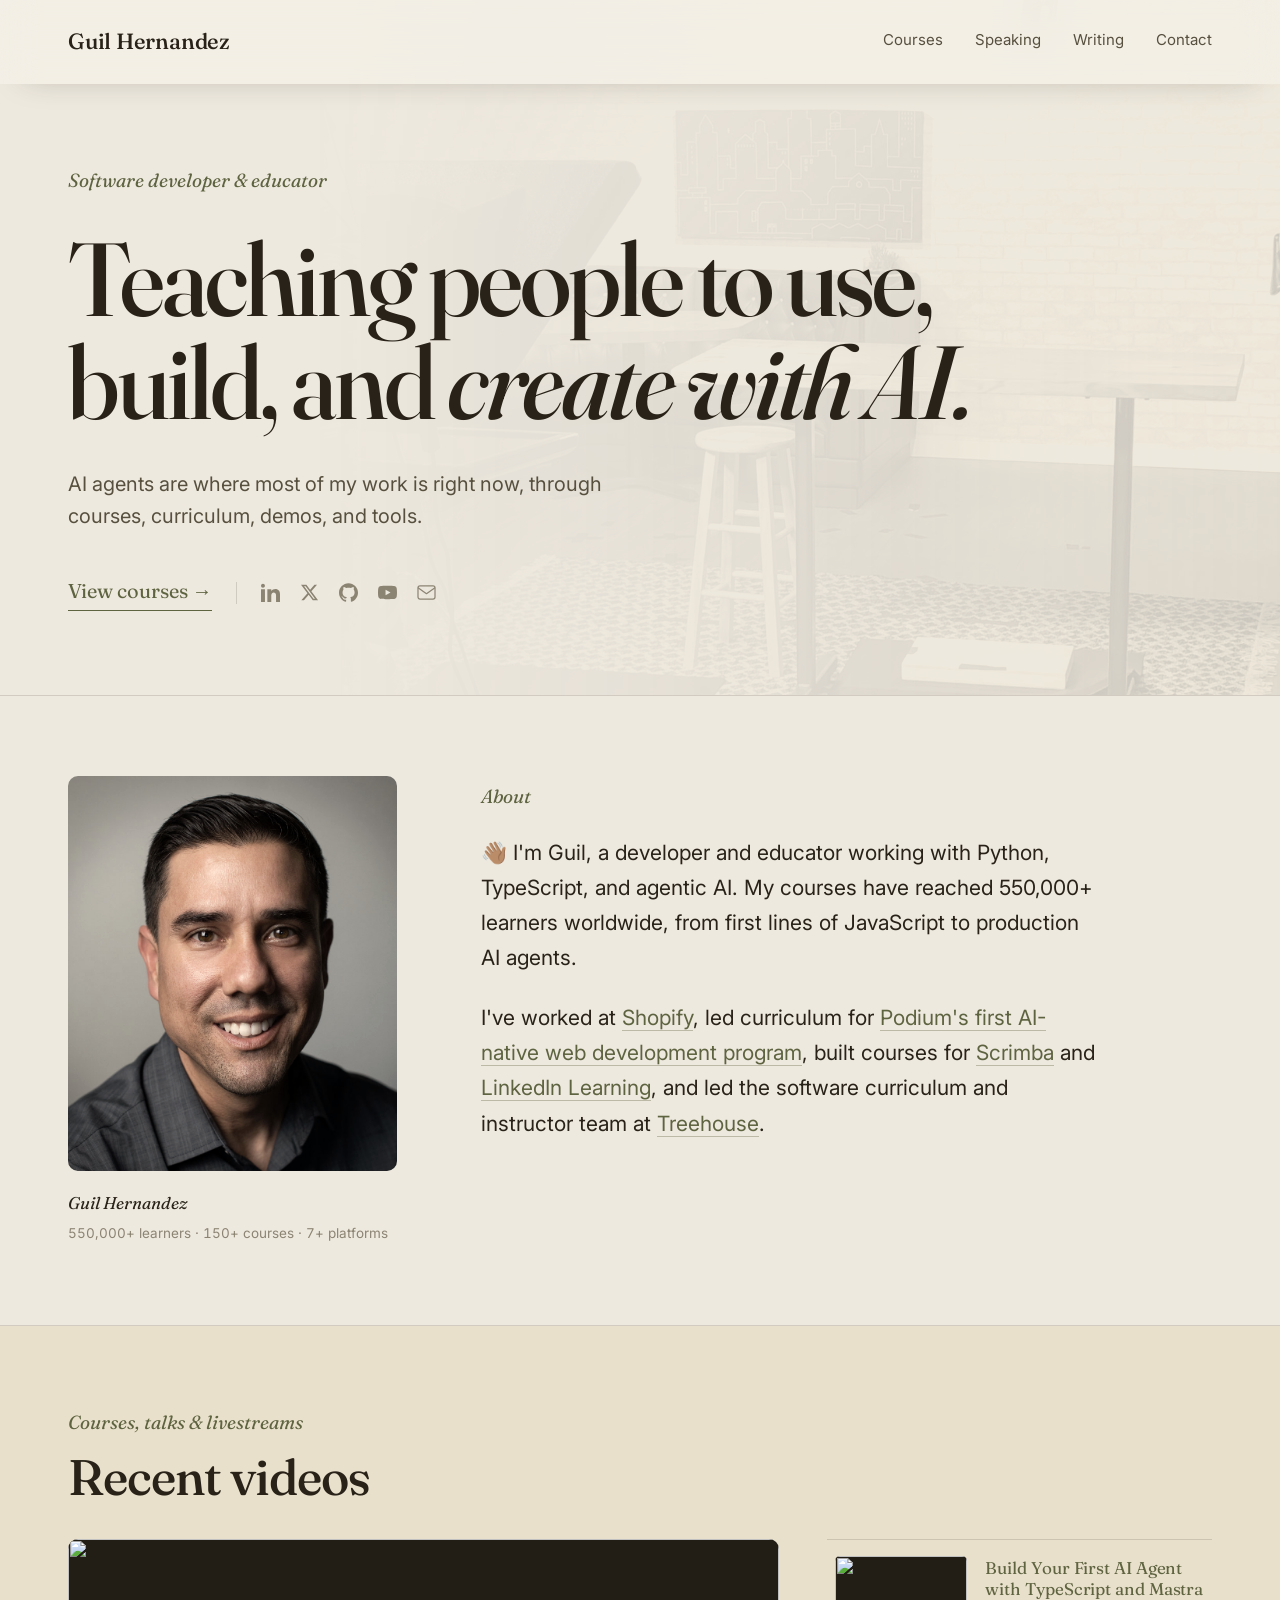
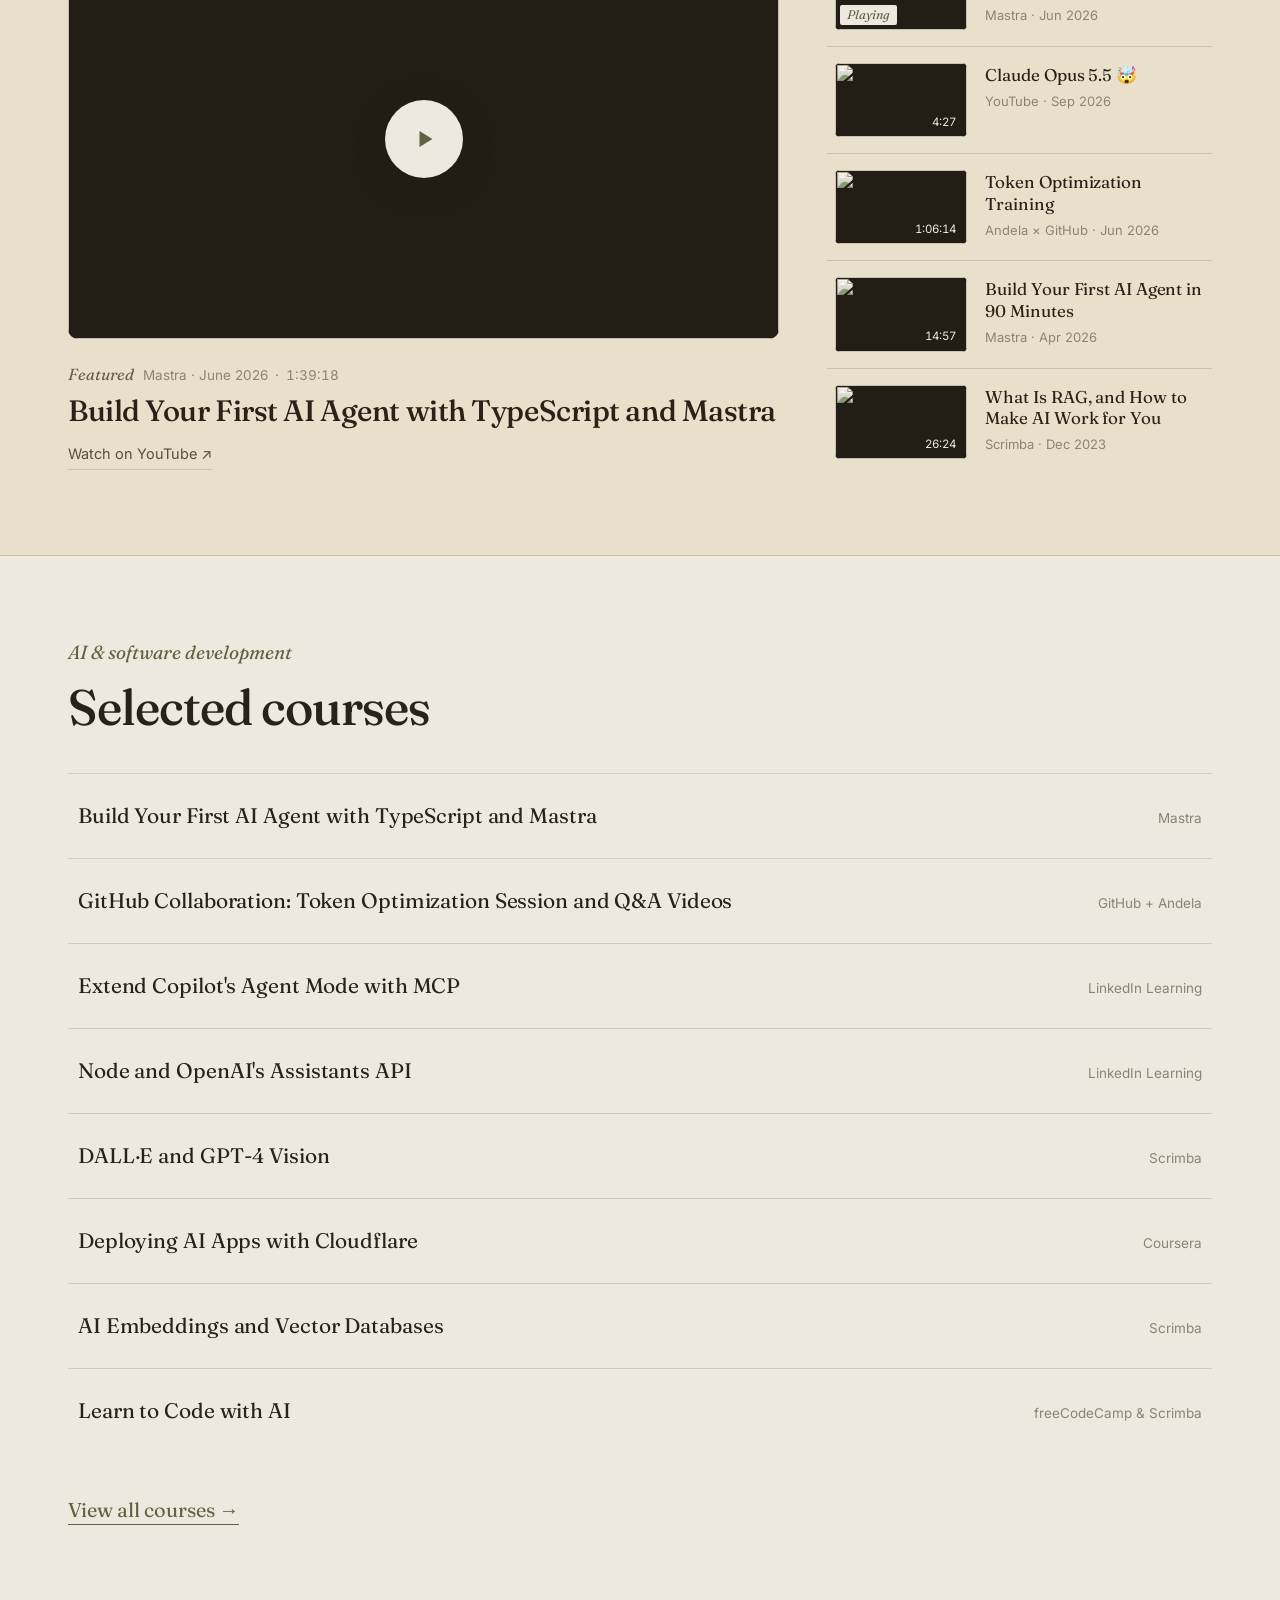
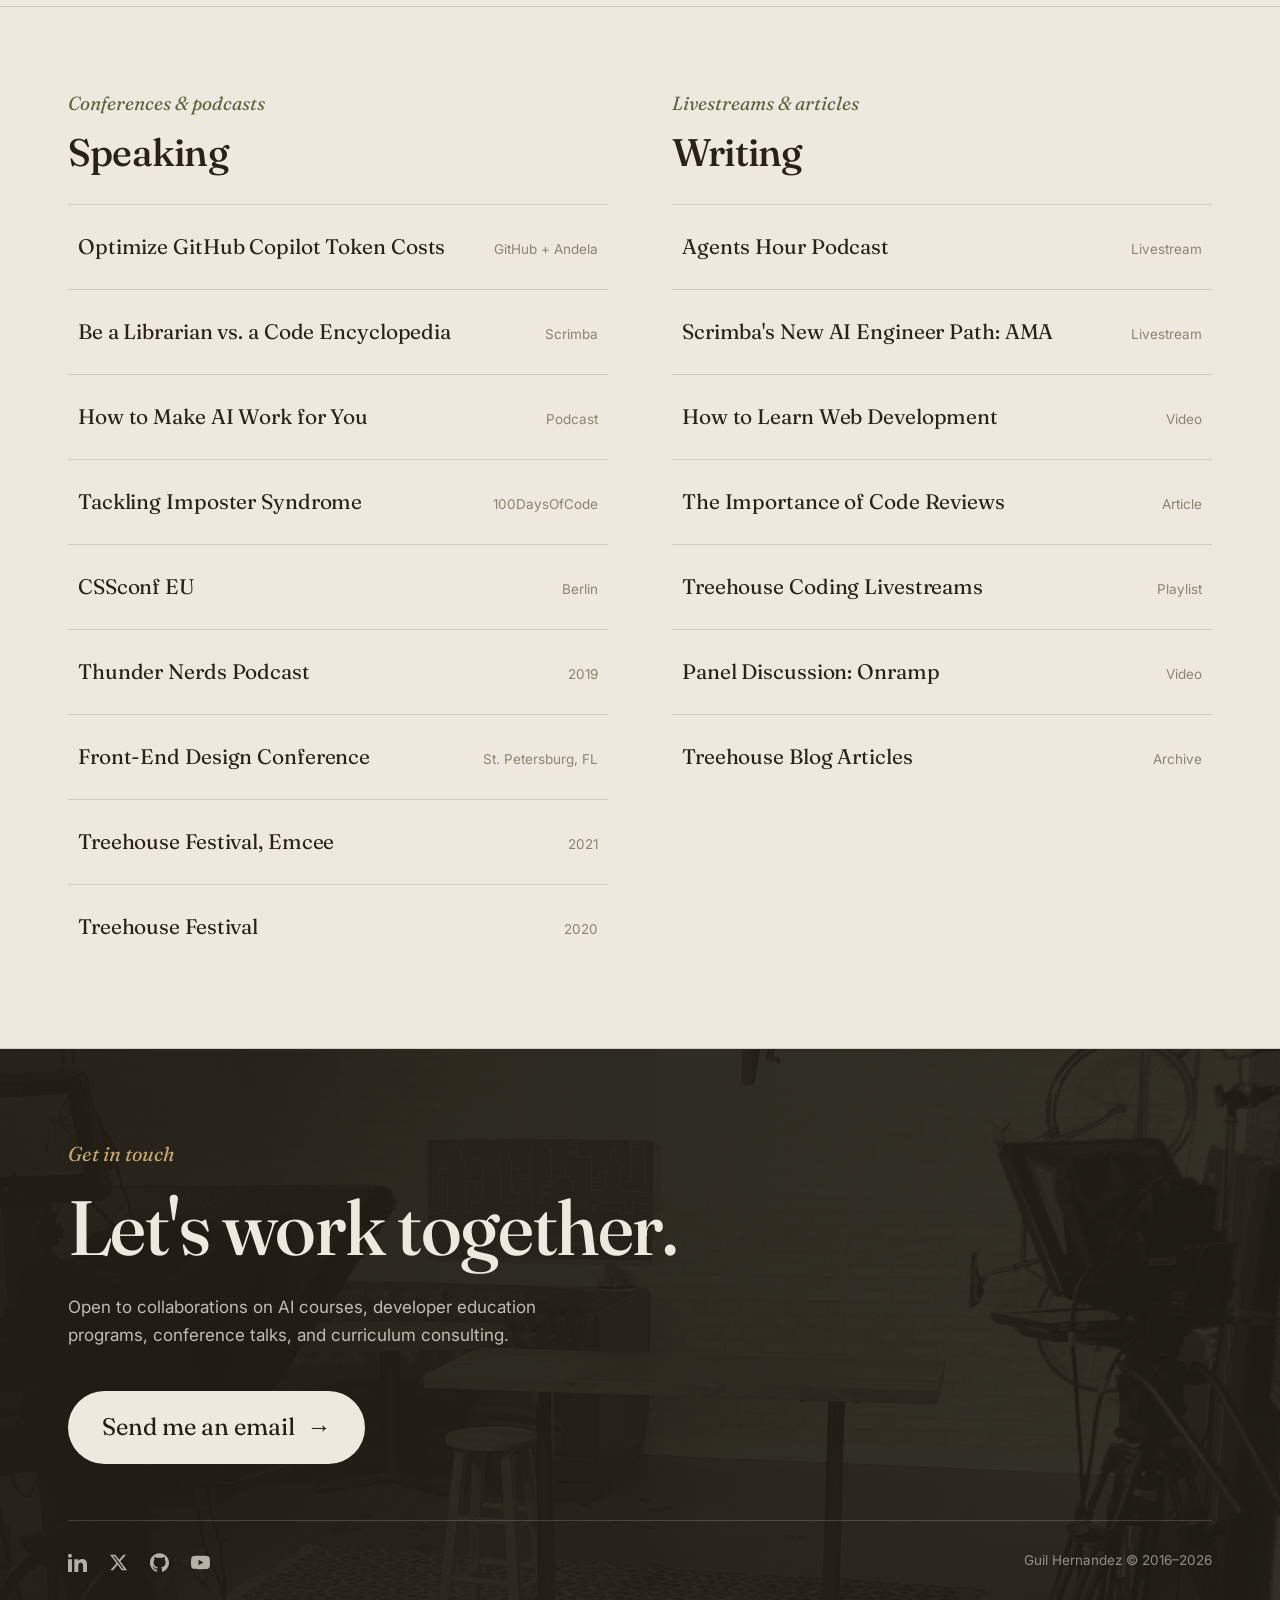
==== commit 68d5d82e: "add claude opus 5.5 video, youtube channel link Co-Authored-By: Claude Opus 5.5 <noreply@anthropic.c" ====
--- a/index.html
+++ b/index.html
@@ -32,7 +32,7 @@
         "@id": "https://guilhernandez.com/#page",
         "url": "https://guilhernandez.com/",
         "name": "Guil Hernandez · Software Developer & Educator",
-        "dateModified": "2026-09-23",
+        "dateModified": "2026-09-24",
         "mainEntity": { "@id": "https://guilhernandez.com/#person" }
       },
       {
@@ -48,6 +48,7 @@
           "https://www.linkedin.com/in/guiljh/",
           "https://github.com/Guilh",
           "https://twitter.com/guilh",
+          "https://www.youtube.com/@guiljhernandez",
           "https://www.linkedin.com/learning/instructors/guil-hernandez"
         ]
       },
@@ -111,6 +112,7 @@
       <a href="https://www.linkedin.com/in/guiljh/" target="_blank" rel="noopener" aria-label="LinkedIn"><svg viewBox="0 0 24 24" fill="currentColor" aria-hidden="true"><path d="M4.98 3.5C4.98 4.88 3.87 6 2.5 6S.02 4.88.02 3.5 1.13 1 2.5 1s2.48 1.12 2.48 2.5zM5 8H0v16h5V8zm7.982 0H8.014v16h4.969v-8.399c0-4.67 6.02-5.052 6.02 0V24H24V13.869c0-7.88-8.922-7.593-11.018-3.714V8z"/></svg></a>
       <a href="https://twitter.com/guilh" target="_blank" rel="noopener" aria-label="Twitter / X"><svg viewBox="0 0 24 24" fill="currentColor" aria-hidden="true"><path d="M18.244 2.25h3.308l-7.227 8.26 8.502 11.24H16.17l-5.214-6.817L4.99 21.75H1.68l7.73-8.835L1.254 2.25H8.08l4.713 6.231zm-1.161 17.52h1.833L7.084 4.126H5.117z"/></svg></a>
       <a href="https://github.com/Guilh" target="_blank" rel="noopener" aria-label="GitHub"><svg viewBox="0 0 24 24" fill="currentColor" aria-hidden="true"><path d="M12 .3C5.4.3 0 5.7 0 12.3c0 5.3 3.4 9.8 8.2 11.4.6.1.8-.3.8-.6v-2.1c-3.3.7-4-1.6-4-1.6-.6-1.4-1.4-1.8-1.4-1.8-1.1-.7.1-.7.1-.7 1.2.1 1.9 1.3 1.9 1.3 1.1 1.9 2.9 1.3 3.6 1 .1-.8.4-1.3.8-1.6-2.7-.3-5.5-1.3-5.5-6 0-1.3.5-2.4 1.2-3.3-.1-.3-.5-1.5.1-3.2 0 0 1-.3 3.3 1.3.9-.3 2-.4 3-.4s2 .1 3 .4c2.3-1.6 3.3-1.3 3.3-1.3.6 1.7.2 2.9.1 3.2.8.9 1.2 2 1.2 3.3 0 4.7-2.8 5.7-5.5 6 .4.4.8 1.1.8 2.2v3.3c0 .3.2.7.8.6 4.8-1.6 8.2-6.1 8.2-11.4C24 5.7 18.6.3 12 .3z"/></svg></a>
+      <a href="https://www.youtube.com/@guiljhernandez" target="_blank" rel="noopener" aria-label="YouTube"><svg viewBox="0 0 24 24" fill="currentColor" aria-hidden="true"><path d="M23.498 6.186a3.016 3.016 0 0 0-2.122-2.136C19.505 3.545 12 3.545 12 3.545s-7.505 0-9.377.505A3.017 3.017 0 0 0 .502 6.186C0 8.07 0 12 0 12s0 3.93.502 5.814a3.016 3.016 0 0 0 2.122 2.136c1.871.505 9.376.505 9.376.505s7.505 0 9.377-.505a3.015 3.015 0 0 0 2.122-2.136C24 15.93 24 12 24 12s0-3.93-.502-5.814zM9.545 15.568V8.432L15.818 12l-6.273 3.568z"/></svg></a>
       <a href="mailto:guiljhernandez@gmail.com" aria-label="Email"><svg class="ic-mail" viewBox="0 0 24 24" fill="none" stroke="currentColor" stroke-width="1.55" stroke-linecap="round" stroke-linejoin="round" aria-hidden="true"><rect x="1.25" y="3.75" width="21.5" height="16.5" rx="2.5"/><path d="m1.75 6.25 10.25 7.25 10.25-7.25"/></svg></a>
     </div>
   </div>
@@ -160,6 +162,10 @@
         <span class="q-thumb"><img src="https://i.ytimg.com/vi/lCmf_qrGfGA/mqdefault.jpg" alt="" loading="lazy" /><span class="q-rt">1:39:18</span></span>
         <span class="q-text"><span class="q-t">Build Your First AI Agent with TypeScript and Mastra</span><span class="q-m">Mastra · Jun 2026</span></span>
       </a></li>
+      <li><a href="https://www.youtube.com/watch?v=UdH_ZWtyTJk" target="_blank" rel="noopener" class="q" data-id="UdH_ZWtyTJk" data-title="Claude Opus 5.5 🤯" data-meta="YouTube · September 2026" data-rt="4:27">
+        <span class="q-thumb"><img src="https://i.ytimg.com/vi/UdH_ZWtyTJk/mqdefault.jpg" alt="" loading="lazy" /><span class="q-rt">4:27</span></span>
+        <span class="q-text"><span class="q-t">Claude Opus 5.5 🤯</span><span class="q-m">YouTube · Sep 2026</span></span>
+      </a></li>
       <li><a href="https://www.youtube.com/watch?v=kLTK3WMTVJI&amp;t=310s" target="_blank" rel="noopener" class="q" data-id="kLTK3WMTVJI" data-start="310" data-title="Token Optimization Training" data-meta="Andela × GitHub · June 2026" data-rt="1:06:14">
         <span class="q-thumb"><img src="https://i.ytimg.com/vi/kLTK3WMTVJI/mqdefault.jpg" alt="" loading="lazy" /><span class="q-rt">1:06:14</span></span>
         <span class="q-text"><span class="q-t">Token Optimization Training</span><span class="q-m">Andela × GitHub · Jun 2026</span></span>
@@ -167,10 +173,6 @@
       <li><a href="https://www.youtube.com/watch?v=i_gtfrxNHgE" target="_blank" rel="noopener" class="q" data-id="i_gtfrxNHgE" data-title="Build Your First AI Agent in 90 Minutes" data-meta="Mastra · April 2026" data-rt="14:57">
         <span class="q-thumb"><img src="https://i.ytimg.com/vi/i_gtfrxNHgE/mqdefault.jpg" alt="" loading="lazy" /><span class="q-rt">14:57</span></span>
         <span class="q-text"><span class="q-t">Build Your First AI Agent in 90 Minutes</span><span class="q-m">Mastra · Apr 2026</span></span>
-      </a></li>
-      <li><a href="https://www.youtube.com/watch?v=dJhlMn2otxA" target="_blank" rel="noopener" class="q" data-id="dJhlMn2otxA" data-title="Learn to Code Using AI" data-meta="freeCodeCamp · January 2024" data-rt="4:46:20">
-        <span class="q-thumb"><img src="https://i.ytimg.com/vi/dJhlMn2otxA/mqdefault.jpg" alt="" loading="lazy" /><span class="q-rt">4:46:20</span></span>
-        <span class="q-text"><span class="q-t">Learn to Code Using AI</span><span class="q-m">freeCodeCamp · Jan 2024</span></span>
       </a></li>
       <li><a href="https://www.youtube.com/watch?v=wS9Pq2zss68" target="_blank" rel="noopener" class="q" data-id="wS9Pq2zss68" data-title="What Is RAG, and How to Make AI Work for You" data-meta="Scrimba · December 2023" data-rt="26:24">
         <span class="q-thumb"><img src="https://i.ytimg.com/vi/wS9Pq2zss68/mqdefault.jpg" alt="" loading="lazy" /><span class="q-rt">26:24</span></span>
@@ -257,6 +259,7 @@
         <a href="https://www.linkedin.com/in/guiljh/" target="_blank" rel="noopener" aria-label="LinkedIn"><svg viewBox="0 0 24 24" fill="currentColor" aria-hidden="true"><path d="M4.98 3.5C4.98 4.88 3.87 6 2.5 6S.02 4.88.02 3.5 1.13 1 2.5 1s2.48 1.12 2.48 2.5zM5 8H0v16h5V8zm7.982 0H8.014v16h4.969v-8.399c0-4.67 6.02-5.052 6.02 0V24H24V13.869c0-7.88-8.922-7.593-11.018-3.714V8z"/></svg></a>
         <a href="https://twitter.com/guilh" target="_blank" rel="noopener" aria-label="Twitter / X"><svg viewBox="0 0 24 24" fill="currentColor" aria-hidden="true"><path d="M18.244 2.25h3.308l-7.227 8.26 8.502 11.24H16.17l-5.214-6.817L4.99 21.75H1.68l7.73-8.835L1.254 2.25H8.08l4.713 6.231zm-1.161 17.52h1.833L7.084 4.126H5.117z"/></svg></a>
         <a href="https://github.com/Guilh" target="_blank" rel="noopener" aria-label="GitHub"><svg viewBox="0 0 24 24" fill="currentColor" aria-hidden="true"><path d="M12 .3C5.4.3 0 5.7 0 12.3c0 5.3 3.4 9.8 8.2 11.4.6.1.8-.3.8-.6v-2.1c-3.3.7-4-1.6-4-1.6-.6-1.4-1.4-1.8-1.4-1.8-1.1-.7.1-.7.1-.7 1.2.1 1.9 1.3 1.9 1.3 1.1 1.9 2.9 1.3 3.6 1 .1-.8.4-1.3.8-1.6-2.7-.3-5.5-1.3-5.5-6 0-1.3.5-2.4 1.2-3.3-.1-.3-.5-1.5.1-3.2 0 0 1-.3 3.3 1.3.9-.3 2-.4 3-.4s2 .1 3 .4c2.3-1.6 3.3-1.3 3.3-1.3.6 1.7.2 2.9.1 3.2.8.9 1.2 2 1.2 3.3 0 4.7-2.8 5.7-5.5 6 .4.4.8 1.1.8 2.2v3.3c0 .3.2.7.8.6 4.8-1.6 8.2-6.1 8.2-11.4C24 5.7 18.6.3 12 .3z"/></svg></a>
+        <a href="https://www.youtube.com/@guiljhernandez" target="_blank" rel="noopener" aria-label="YouTube"><svg viewBox="0 0 24 24" fill="currentColor" aria-hidden="true"><path d="M23.498 6.186a3.016 3.016 0 0 0-2.122-2.136C19.505 3.545 12 3.545 12 3.545s-7.505 0-9.377.505A3.017 3.017 0 0 0 .502 6.186C0 8.07 0 12 0 12s0 3.93.502 5.814a3.016 3.016 0 0 0 2.122 2.136c1.871.505 9.376.505 9.376.505s7.505 0 9.377-.505a3.015 3.015 0 0 0 2.122-2.136C24 15.93 24 12 24 12s0-3.93-.502-5.814zM9.545 15.568V8.432L15.818 12l-6.273 3.568z"/></svg></a>
       </div>
       <span class="foot-copy">Guil Hernandez © 2016–2026</span>
     </div>
